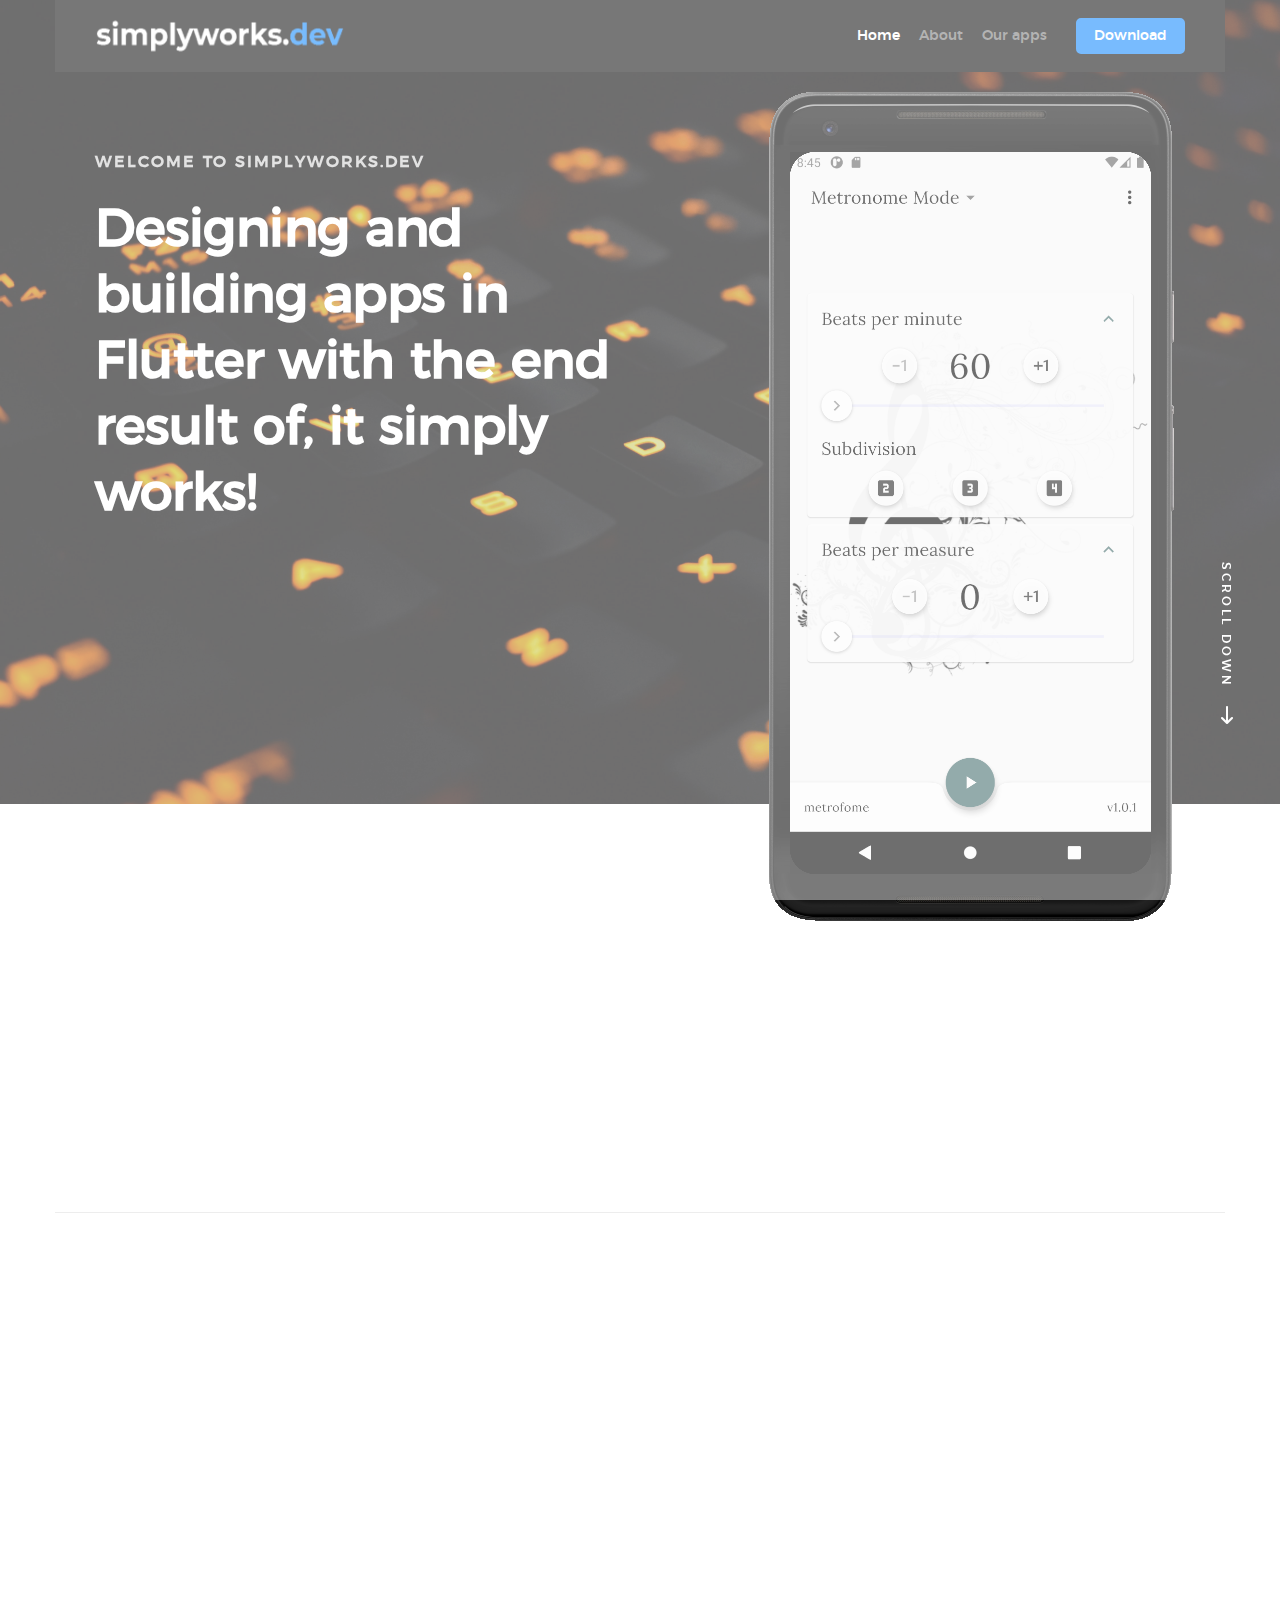
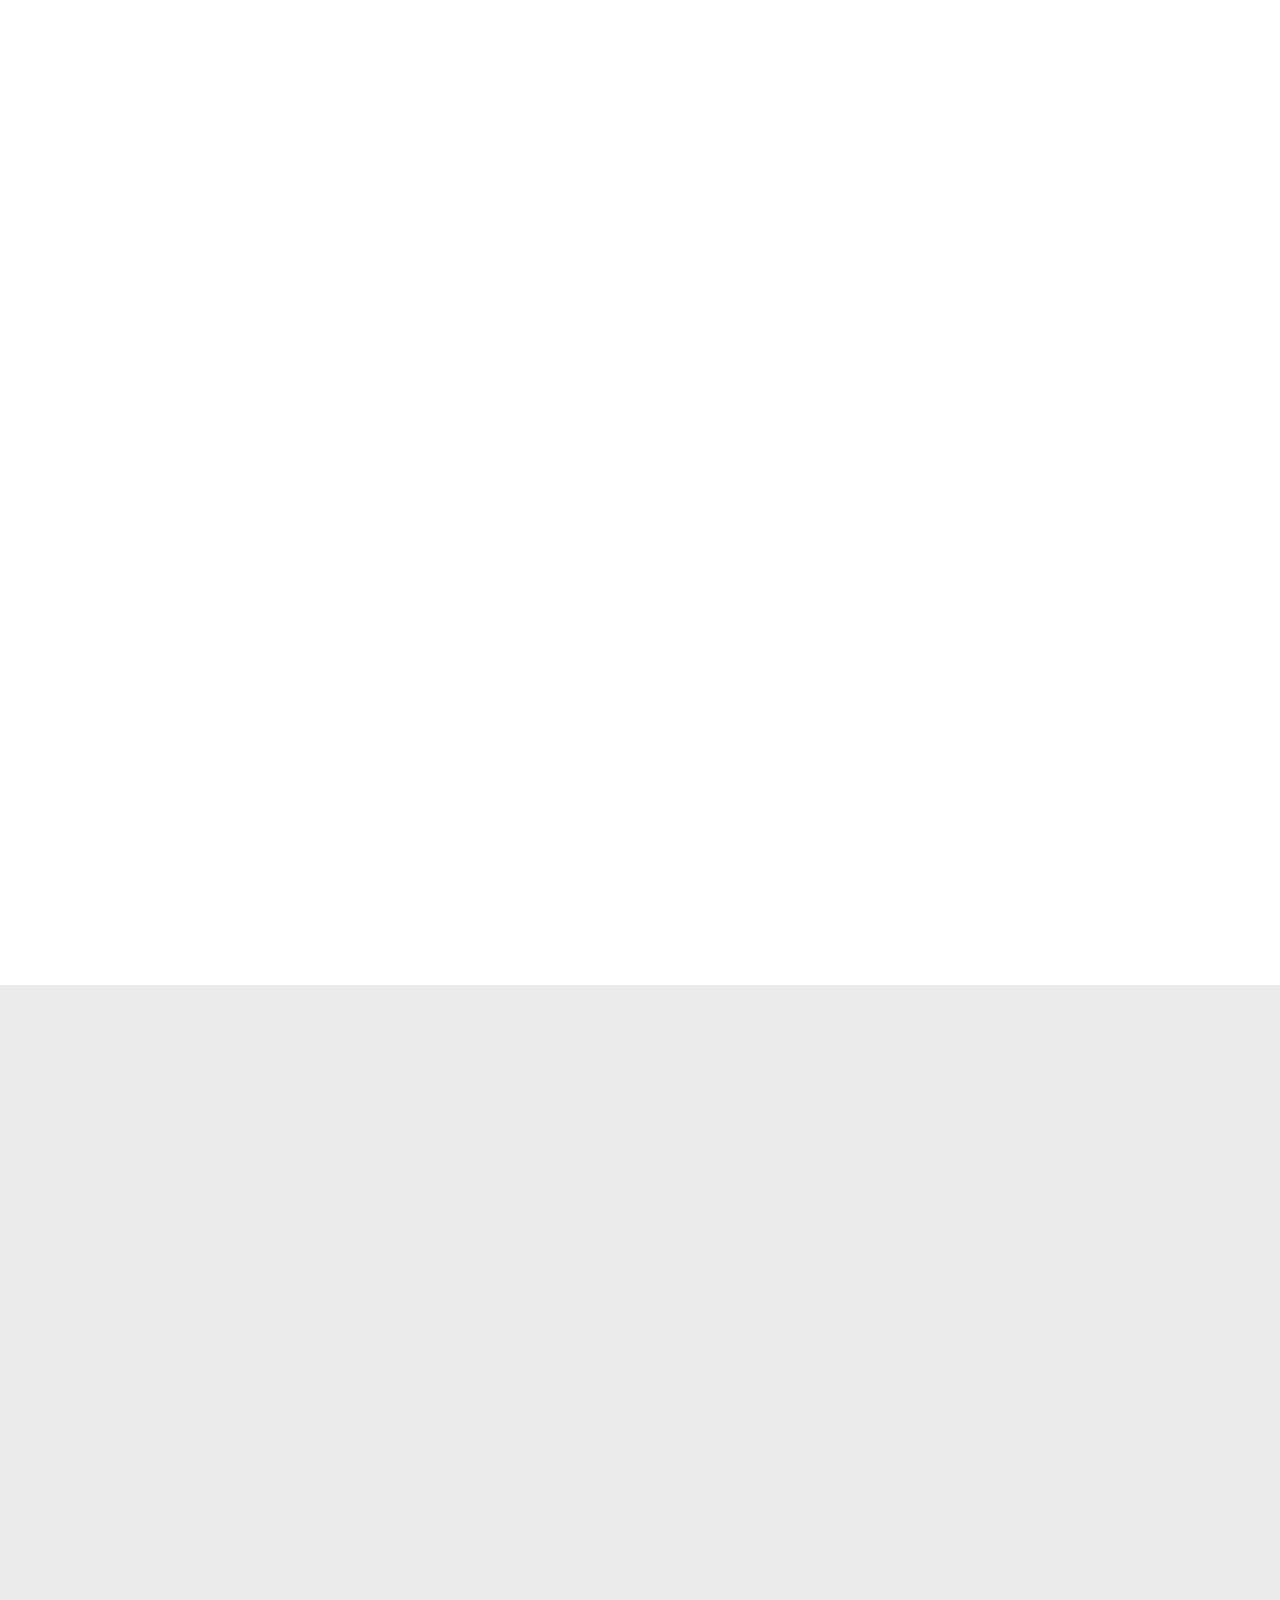
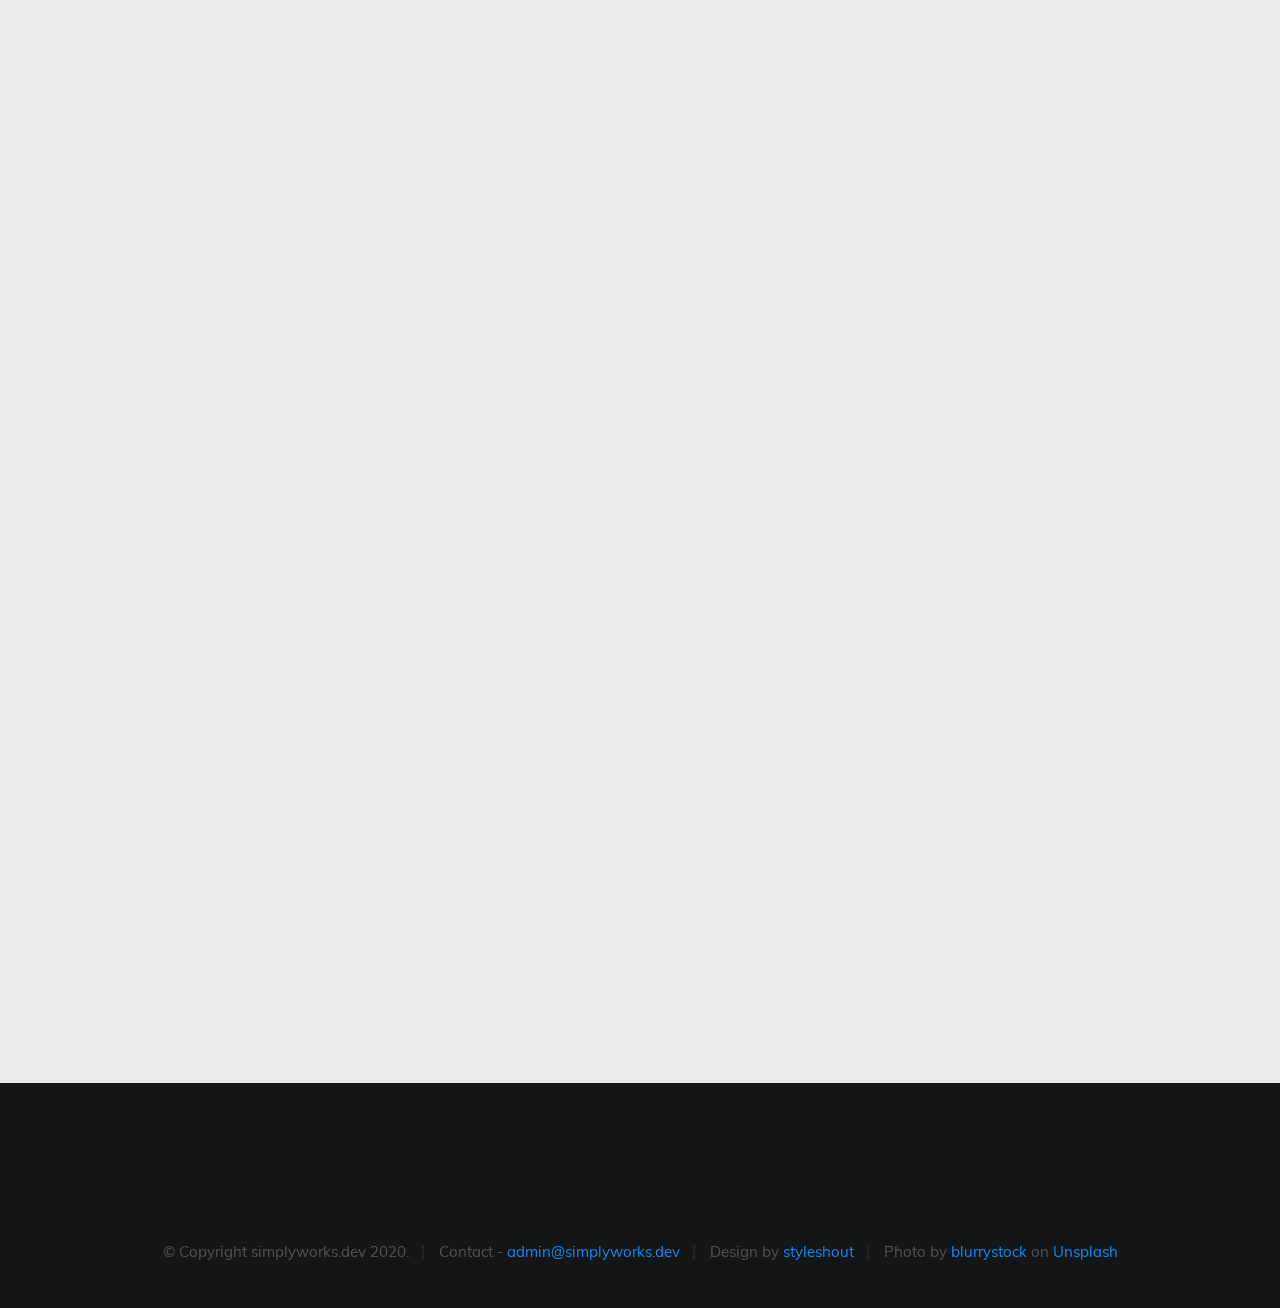
==== index.html @ 9de04a9b "Update index.html" ====
<!DOCTYPE html>
<!--[if lt IE 9 ]><html class="no-js oldie" lang="en"> <![endif]-->
<!--[if IE 9 ]><html class="no-js oldie ie9" lang="en"> <![endif]-->
<!--[if (gte IE 9)|!(IE)]><!-->
<html class="no-js" lang="en">
<!--<![endif]-->

<head>

    <!--- basic page needs
   ================================================== -->
    <meta charset="utf-8">
    <title>simplyworks.dev</title>
    <meta name="description" content="">
    <meta name="author" content="">

    <!-- mobile specific metas
   ================================================== -->
    <meta name="viewport" content="width=device-width, initial-scale=1">

    <!-- CSS
   ================================================== -->
    <link rel="stylesheet" href="css/base.css">
    <link rel="stylesheet" href="css/vendor.css">
    <link rel="stylesheet" href="css/main.css">

    <!-- script
   ================================================== -->
    <script src="js/modernizr.js"></script>
    <script src="js/pace.min.js"></script>

    <!-- favicons
	================================================== -->
    <link rel="shortcut icon" href="favicon.ico" type="image/x-icon">
    <link rel="icon" href="favicon.ico" type="image/x-icon">

</head>

<body id="top">

    <!-- header 
   ================================================== -->
    <header id="header" class="row">

        <div class="header-logo">
            <a href="index.html">simplyworks.dev</a>
        </div>

        <nav id="header-nav-wrap">
            <ul class="header-main-nav">
                <li class="current"><a class="smoothscroll" href="#home" title="home">Home</a></li>
                <li><a class="smoothscroll" href="#about" title="about">About</a></li>
                <li><a class="smoothscroll" href="#our-apps" title="Our apps">Our apps</a></li>
            </ul>

            <a href="#our-apps" title="download" class="smoothscroll button button-primary cta">Download</a>
        </nav>

        <a class="header-menu-toggle" href="#"><span>Menu</span></a>

    </header> <!-- /header -->


    <!-- home
   ================================================== -->
    <section id="home" data-parallax="scroll" data-image-src="images/hero-bg.jpg" data-natural-width=3000
        data-natural-height=2000>

        <div class="overlay"></div>
        <div class="home-content">

            <div class="row contents">
                <div class="home-content-left">

                    <h3 data-aos="fade-up">Welcome to simplyworks.dev</h3>

                    <h1 data-aos="fade-up">
                        Designing and building apps in Flutter with the end result of, it simply works!
                    </h1>
                    
                    <!-- This keeps the spacing as I haven't spent the time to figure out why the image
                         overlaps the above text when it shouldn't. -->
                    <div class="buttons" data-aos="fade-up" style="visibility: hidden;">
                        <a href="#our-apps" class="smoothscroll button stroke">
                            <span class="icon-circle-down" aria-hidden="true"></span>
                            Download App
                        </a>
                        <a href="https://youtu.be/WaT8f7Yluso" data-lity class="button stroke">
                            <span class="icon-play" aria-hidden="true"></span>
                            Watch Video
                        </a>
                    </div>

                </div>

                <div class="home-image-right">
                    <img src="images/app.png" srcset="images/app.png" data-aos="fade-up">
                </div>
            </div>

        </div> <!-- end home-content -->

        <div class="home-scrolldown">
            <a href="#about" class="scroll-icon smoothscroll">
                <span>Scroll Down</span>
                <i class="icon-arrow-right" aria-hidden="true"></i>
            </a>
        </div>

    </section> <!-- end home -->


    <!-- about
    ================================================== -->
    <section id="about">

        <div class="row about-intro">

            <div class="col-four">
                <h1 class="intro-header" data-aos="fade-up">About our apps</h1>
            </div>
            <div class="col-eight">
                <p class="lead" data-aos="fade-up">
                    Our apps are created to solve a need, without advertising. We work directly with the subject matter
                    experts who actually use the apps on a regular basis, this leads to higher quality apps that are
                    thoroughly tested by actual people and not just automated testing.
                </p>
            </div>

        </div>

        <div class="row about-features">

            <div class="features-list block-1-3 block-m-1-2 block-mob-full group">

                <div class="bgrid feature" data-aos="fade-up">

                    <span class="icon"><i class="icon-chat"></i></span>

                    <div class="service-content">
                        <h3>Easy to use design</h3>

                        <p>Our designs are simple and effective. The objective is to have an app that is understandable
                            and can be used without any additional instructions or training.
                        </p>

                    </div>

                </div> <!-- /bgrid -->

                <div class="bgrid feature" data-aos="fade-up">

                    <span class="icon"><i class="icon-settings"></i></span>

                    <div class="service-content">
                        <h3>Reasonable settings</h3>

                        <p>The settings that we add to the application are things we believe the users want to be able
                            to change. Things like a dark mode for using the app in low light settings, or language
                            selections in app as we know people may have their phone in one language but would prefer
                            to have the app displaying something else.
                        </p>


                    </div>

                </div> <!-- /bgrid -->

                <div class="bgrid feature" data-aos="fade-up">

                    <span class="icon"><i class="icon-paint-brush"></i></span>

                    <div class="service-content">

                        <h3>TalkBack tested</h3>

                        <p>We attempt to make our apps visually impaired friendly. We manually test using Google Android
                            TalkBack to ensure what it says makes sense for someone who relies on audio feedback.
                        </p>

                    </div>

                </div> <!-- /bgrid -->

                <div class="bgrid feature" data-aos="fade-up">

                    <span class="icon"><i class="icon-file"></i></span>

                    <div class="service-content">
                        <h3>Clean code</h3>

                        <p>We have been developing software for well over 20 years and we know the value of code that
                            can be maintained over a long period of time. For us it is imperative to keep the code clean
                            and maintainable for the long term.
                        </p>

                    </div>

                </div> <!-- /bgrid -->

                <div class="bgrid feature" data-aos="fade-up">

                    <span class="icon"><i class="icon-eye"></i></span>

                    <div class="service-content">
                        <h3>Human tested & used </h3>

                        <p>Our subject matter expects do indeed use these apps weekly if not daily. Since they use
                            these apps we will hear about any issues as soon as they encounter them.
                        </p>
                    </div>

                </div> <!-- /bgrid -->

                <div class="bgrid feature" data-aos="fade-up">

                    <span class="icon"><i class="icon-dollar"></i></span>

                    <div class="service-content">
                        <h3>No advertising</h3>

                        <p>We. hate. advertising. Therefore we will charge a small amount of money, about the cost of a
                            pint, to purchase each of our apps. We understand that people may feel that this is too
                            expensive for an app, if you feel that way there are plenty of free alternatives available.
                        </p>

                    </div>

                </div> <!-- /bgrid -->

            </div> <!-- end features-list -->

        </div> <!-- end about-features -->

        <div class="row about-bottom-image">

            <img src="images/app-screens-1200.png" srcset="images/app-screens-600.png 600w, 
                        images/app-screens-1200.png 1200w, 
                        images/app-screens-2800.png 2800w" sizes="(max-width: 2800px) 100vw, 2800px"
                alt="App Screenshots" data-aos="fade-up">

        </div> <!-- end about-bottom-image -->

    </section> <!-- end about -->


    <!-- Our apps
    ================================================== -->
    <section id="our-apps">
        <div class="row our-apps-content">

            <div class="col-four our-apps-intro">
                <h1 class="intro-header" data-aos="fade-up">Our apps</h1>

                <p data-aos="fade-up">Even though Flutter apps are inherently cross platform our apps are currently only
                    available on Google Play. If there is a demand for our products on the Apple ecosystem we invest
                    in the appropriate hardware to be able to publish to Apple.
                </p>
            </div>

            <div class="col-eight our-apps-table">
                <div class="row">

                    <div class="col-six plan-wrap">
                        <div class="plan-block" data-aos="fade-up">

                            <div class="plan-top-part">
                                <h3 class="plan-block-title">metrofome</h3>
                                <p class="plan-block-price"><sup>$</sup>4.99</p>
                                <p class="plan-block-per">Canadian</p>
                            </div>

                            <div class="plan-bottom-part">
                                <ul class="plan-block-features">
                                    <li><span>Metronome</span> & <span>Measure</span> modes</li>
                                    <li><span>Many</span> options & settings</li>
                                    <li><span>Translated</span> to other languages</li>
                                    <li>View the <a href="metrofome-privacy\index.html" target="_blank"
                                            title="Privacy policy"><span><u>privacy policy</u></span></a></li>
                                    <li><a href="https://youtu.be/WaT8f7Yluso" data-lity>
                                        <span><u>Watch a video</u></span></a> of the metrofome in action!</li>
                                </ul>

                                <ul class="download-badges">
                                    <li><a href="https://play.google.com/store/apps/details?id=dev.simplyworks.metrofome"
                                            title="" class="badge-googleplay" data-aos="fade-up">Play Store</a></li>
                                </ul>
                            </div>

                        </div>
                    </div> <!-- end plan-wrap -->

                    <div class="col-six plan-wrap">
                        <div class="plan-block" data-aos="fade-up">

                            <div class="plan-top-part">
                                <h3 class="plan-block-title">solfege</h3>
                                <p class="plan-block-price"><sup>$</sup>TBD</p>
                                <p class="plan-block-per">Canadian</p>
                            </div>

                            <div class="plan-bottom-part">
                                <ul class="plan-block-features">
                                    <li><span>Ear training</span> with scales & <span>specialized</span> formulas</li>
                                    <li><span>Many</span> options & settings</li>
                                    <li><span>Translated</span> to other languages</li>
                                    <li>View the <a href="solfege-privacy\index.html" target="_blank"
                                            title="Privacy policy"><span><u>privacy policy</u></span></a></li>
                                </ul>

                                <!-- <ul class="download-badges">
                                    <li><a href="#" title="" class="badge-googleplay" data-aos="fade-up">Play
                                            Store</a></li>
                                            <div>* When Google approves the app.</div> 
                                </ul>-->
                                <p class="plan-block-per">Coming soon</p>

                            </div>

                        </div>
                    </div> <!-- end plan-wrap -->

                </div>

                <div class="row">

                    <div class="col-six plan-wrap">
                        <div class="plan-block" data-aos="fade-up">

                            <div class="plan-top-part">
                                <h3 class="plan-block-title">Private Teaching Aide</h3>
                                <p class="plan-block-price"><sup>$</sup>TBD</p>
                                <p class="plan-block-per">Canadian</p>
                            </div>

                            <div class="plan-bottom-part">
                                <ul class="plan-block-features">
                                    <li><span>Tracking</span> of students, lessons and payments for an individual
                                        teacher</li>
                                    <li><span>Many</span> options & settings</li>
                                    <li><span>Translated</span> to other languages</li>
                                    <li>View the <a href="private-teaching-aide-privacy\index.html" target="_blank"
                                            title="Privacy policy"><span><u>privacy policy</u></span></a></li>
                                </ul>

                                <!-- <ul class="download-badges">
                                <li><a href="#" title="" class="badge-googleplay" data-aos="fade-up">Play
                                        Store</a></li>
                                        <div>* When Google approves the app.</div>
                                </ul> -->
                                <p class="plan-block-per">Coming soon</p>
                            </div>

                        </div>
                    </div> <!-- end plan-wrap -->

                </div>


            </div> <!-- end our-apps-table -->

        </div> <!-- end our-apps-content -->
    </section> <!-- end our-apps -->

    <!-- footer
    ================================================== -->
    <footer>

        <div class="footer-bottom">

            <div class="row">

                <div class="col-twelve">
                    <div class="copyright">
                        <span>© Copyright simplyworks.dev 2020.</span>
                        <span>Contact - <a href="mailto:admin@simplyworks.dev">admin@simplyworks.dev</a></span>
                        <span>Design by <a href="http://www.styleshout.com/">styleshout</a></span>
                        <span>Photo by <a
                                href="https://unsplash.com/@blurrystock?utm_source=unsplash&amp;utm_medium=referral&amp;utm_content=creditCopyText">blurrystock</a>
                            on <a
                                href="https://unsplash.com/s/photos/software-development?utm_source=unsplash&amp;utm_medium=referral&amp;utm_content=creditCopyText">Unsplash</a></span>
                    </div>

                    <div id="go-top">
                        <a class="smoothscroll" title="Back to Top" href="#top"><i class="icon-arrow-up"></i></a>
                    </div>
                </div>

            </div> <!-- end footer-bottom -->

        </div>

    </footer>

    <div id="preloader">
        <div id="loader"></div>
    </div>

    <!-- Java Script
    ================================================== -->
    <script src="js/jquery-2.1.3.min.js"></script>
    <script src="js/plugins.js"></script>
    <script src="js/main.js"></script>

</body>

</html>
---- css/base.css ----
/* =================================================================== 
 *
 *  v1.0 Base Stylesheet
 *  04-27-2017
 *  ------------------------------------------------------------------
 *
 *  TOC:
 *  01. reset 
 *  02. basic/base setup styles
 *  03. grid
 *  04. block grids
 *  05. MISC
 *
 * =================================================================== */


/* ===================================================================
 *  01. reset  
 *  normalize.css v5.0.0 | MIT License | 
 *  github.com/necolas/normalize.css
 *
 * ------------------------------------------------------------------- */

html {
  font-family: sans-serif;
  line-height: 1.15;
  -ms-text-size-adjust: 100%;
  -webkit-text-size-adjust: 100%;
}

body {
  margin: 0;
}

article,
aside,
footer,
header,
nav,
section {
  display: block;
}

h1 {
  font-size: 2em;
  margin: 0.67em 0;
}

figcaption,
figure,
main {
  display: block;
}

figure {
  margin: 1em 40px;
}

hr {
  box-sizing: content-box;
  height: 0;
  overflow: visible;
}

pre {
  font-family: monospace, monospace;
  font-size: 1em;
}

a {
  background-color: transparent;
  -webkit-text-decoration-skip: objects;
}

a:active,
a:hover {
  outline-width: 0;
}

abbr[title] {
  border-bottom: none;
  text-decoration: underline;
  text-decoration: underline dotted;
}

b,
strong {
  font-weight: inherit;
}

b,
strong {
  font-weight: bolder;
}

code,
kbd,
samp {
  font-family: monospace, monospace;
  font-size: 1em;
}

dfn {
  font-style: italic;
}

mark {
  background-color: #ff0;
  color: #000;
}

small {
  font-size: 80%;
}

sub,
sup {
  font-size: 75%;
  line-height: 0;
  position: relative;
  vertical-align: baseline;
}

sub {
  bottom: -0.25em;
}

sup {
  top: -0.5em;
}

audio,
video {
  display: inline-block;
}

audio:not([controls]) {
  display: none;
  height: 0;
}

img {
  border-style: none;
}

svg:not(:root) {
  overflow: hidden;
}

button,
input,
optgroup,
select,
textarea {
  font-family: sans-serif;
  font-size: 100%;
  line-height: 1.15;
  margin: 0;
}

button,
input {
  overflow: visible;
}

button,
select {
  text-transform: none;
}

button,
html [type="button"],
[type="reset"],
[type="submit"] {
  -webkit-appearance: button;
}

button::-moz-focus-inner,
[type="button"]::-moz-focus-inner,
[type="reset"]::-moz-focus-inner,
[type="submit"]::-moz-focus-inner {
  border-style: none;
  padding: 0;
}

button:-moz-focusring,
[type="button"]:-moz-focusring,
[type="reset"]:-moz-focusring,
[type="submit"]:-moz-focusring {
  outline: 1px dotted ButtonText;
}

fieldset {
  border: 1px solid #c0c0c0;
  margin: 0 2px;
  padding: 0.35em 0.625em 0.75em;
}

legend {
  box-sizing: border-box;
  color: inherit;
  display: table;
  max-width: 100%;
  padding: 0;
  white-space: normal;
}

progress {
  display: inline-block;
  vertical-align: baseline;
}

textarea {
  overflow: auto;
}

[type="checkbox"],
[type="radio"] {
  box-sizing: border-box;
  padding: 0;
}

[type="number"]::-webkit-inner-spin-button,
[type="number"]::-webkit-outer-spin-button {
  height: auto;
}

[type="search"] {
  -webkit-appearance: textfield;
  outline-offset: -2px;
}

[type="search"]::-webkit-search-cancel-button,
[type="search"]::-webkit-search-decoration {
  -webkit-appearance: none;
}

::-webkit-file-upload-button {
  -webkit-appearance: button;
  font: inherit;
}

details,
menu {
  display: block;
}

summary {
  display: list-item;
}

canvas {
  display: inline-block;
}

template {
  display: none;
}

[hidden] {
  display: none;
}


/* ===================================================================
 *  02. basic/base setup styles - (_basic.scss)
 *
 * ------------------------------------------------------------------- */

html {
  font-size: 62.5%;
  box-sizing: border-box;
}

*,
*::before,
*::after {
  box-sizing: inherit;
}

body {
  font-weight: normal;
  line-height: 1;
  text-rendering: optimizeLegibility;
  word-wrap: break-word;
  -webkit-overflow-scrolling: touch;
  -webkit-text-size-adjust: none;
}

body,
input,
button {
  -moz-osx-font-smoothing: grayscale;
  -webkit-font-smoothing: antialiased;
}


/* ------------------------------------------------------------------- 
 * Media - (_basic.scss)
 * ------------------------------------------------------------------- */

img,
video {
  max-width: 100%;
  height: auto;
}


/* ------------------------------------------------------------------- 
 * Typography resets - (_basic.scss)
 * ------------------------------------------------------------------- */

div, dl, dt, dd, ul, ol, li, h1, h2, h3, h4, h5, h6, pre, form, p, blockquote, th, td {
  margin: 0;
  padding: 0;
}

h1, h2, h3, h4, h5, h6 {
  -webkit-font-variant-ligatures: common-ligatures;
  -moz-font-variant-ligatures: common-ligatures;
  font-variant-ligatures: common-ligatures;
  text-rendering: optimizeLegibility;
}

em,
i {
  font-style: italic;
  line-height: inherit;
}

strong,
b {
  font-weight: bold;
  line-height: inherit;
}

small {
  font-size: 60%;
  line-height: inherit;
}

ol,
ul {
  list-style: none;
}

li {
  display: block;
}


/* ------------------------------------------------------------------- 
 * links - (_basic.scss)
 * ------------------------------------------------------------------- */

a {
  text-decoration: none;
  line-height: inherit;
}

a img {
  border: none;
}


/* ------------------------------------------------------------------- 
 * inputs - (_basic.scss)
 * ------------------------------------------------------------------- */

fieldset {
  margin: 0;
  padding: 0;
}

input[type="email"],
input[type="number"],
input[type="search"],
input[type="text"],
input[type="tel"],
input[type="url"],
input[type="password"],
textarea {
  -webkit-appearance: none;
  -moz-appearance: none;
  -ms-appearance: none;
  -o-appearance: none;
  appearance: none;
}


/* ===================================================================
 *  03. grid - (_grid.scss)
 *
 * ------------------------------------------------------------------- */

.row {
  width: 94%;
  max-width: 1170px;
  margin: 0 auto;
}

.row:after {
  content: "";
  display: table;
  clear: both;
}

.row .row {
  width: auto;
  max-width: none;
  margin-left: -20px;
  margin-right: -20px;
}

[class*="col-"],
.bgrid {
  float: left;
}

[class*="col-"]+[class*="col-"].end {
  float: right;
}

[class*="col-"] {
  padding: 0 20px;
}

.col-one {
  width: 8.33333%;
}

.col-two,
.col-1-6 {
  width: 16.66667%;
}

.col-three,
.col-1-4 {
  width: 25%;
}

.col-four,
.col-1-3 {
  width: 33.33333%;
}

.col-five {
  width: 41.66667%;
}

.col-six,
.col-1-2 {
  width: 50%;
}

.col-seven {
  width: 58.33333%;
}

.col-eight,
.col-2-3 {
  width: 66.66667%;
}

.col-nine,
.col-3-4 {
  width: 75%;
}

.col-ten,
.col-5-6 {
  width: 83.33333%;
}

.col-eleven {
  width: 91.66667%;
}

.col-twelve,
.col-full {
  width: 100%;
}


/* ------------------------------------------------------------------- 
 * medium size devices - (_grid.scss)
 * ------------------------------------------------------------------- */

@media only screen and (max-width: 1024px) {
  .row .row {
    margin-left: -18px;
    margin-right: -18px;
  }
  [class*="col-"] {
    padding: 0 18px;
  }
  .md-two,
  .md-1-6 {
    width: 16.66667%;
  }
  .md-one {
    width: 8.33333%;
  }
  .md-three,
  .md-1-4 {
    width: 25%;
  }
  .md-four,
  .md-1-3 {
    width: 33.33333%;
  }
  .md-five {
    width: 41.66667%;
  }
  .md-six,
  .md-1-2 {
    width: 50%;
  }
  .md-seven {
    width: 58.33333%;
  }
  .md-eight,
  .md-2-3 {
    width: 66.66667%;
  }
  .md-nine,
  .md-3-4 {
    width: 75%;
  }
  .md-ten,
  .md-5-6 {
    width: 83.33333%;
  }
  .md-eleven {
    width: 91.66667%;
  }
  .md-twelve,
  .md-full {
    width: 100%;
  }
}


/* ------------------------------------------------------------------- 
 * tablets - (_grid.scss)
 * ------------------------------------------------------------------- */

@media only screen and (max-width: 768px) {
  .row {
    width: auto;
    padding-left: 30px;
    padding-right: 30px;
  }
  .row .row {
    padding-left: 0;
    padding-right: 0;
    margin-left: -15px;
    margin-right: -15px;
  }
  [class*="col-"] {
    padding: 0 15px;
  }
  .tab-1-4 {
    width: 25%;
  }
  .tab-1-3 {
    width: 33.33333%;
  }
  .tab-1-2 {
    width: 50%;
  }
  .tab-2-3 {
    width: 66.66667%;
  }
  .tab-3-4 {
    width: 75%;
  }
  .tab-full {
    width: 100%;
  }
}


/* ------------------------------------------------------------------- 
 *  mobile devices - (_grid.scss)
 * ------------------------------------------------------------------- */

@media only screen and (max-width: 600px) {
  .row {
    padding-left: 25px;
    padding-right: 25px;
  }
  .row .row {
    margin-left: -10px;
    margin-right: -10px;
  }
  [class*="col-"] {
    padding: 0 10px;
  }
  .mob-1-4 {
    width: 25%;
  }
  .mob-1-3 {
    width: 33.33333%;
  }
  .mob-1-2 {
    width: 50%;
  }
  .mob-2-3 {
    width: 66.66667%;
  }
  .mob-3-4 {
    width: 75%;
  }
  .mob-full {
    width: 100%;
  }
}


/* ------------------------------------------------------------------- 
 * small mobile devices - (_grid.scss)
 * ------------------------------------------------------------------- */

@media only screen and (max-width: 400px) {
  .row .row {
    padding-left: 0;
    padding-right: 0;
    margin-left: 0;
    margin-right: 0;
  }
  [class*="col-"] {
    width: 100% !important;
    float: none !important;
    clear: both !important;
    margin-left: 0;
    margin-right: 0;
    padding: 0;
  }
  [class*="col-"]+[class*="col-"].end {
    float: none;
  }
}


/* ===================================================================
 *  04. block grids - (_grid.scss)
 *
 * ------------------------------------------------------------------- */

[class*="block-"]:after {
  content: "";
  display: table;
  clear: both;
}

.block-1-6 .bgrid {
  width: 16.66667%;
}

.block-1-5 .bgrid {
  width: 20%;
}

.block-1-4 .bgrid {
  width: 25%;
}

.block-1-3 .bgrid {
  width: 33.33333%;
}

.block-1-2 .bgrid {
  width: 50%;
}


/**
 * Clearing for block grid columns. Allow columns with 
 * different heights to align properly.
 */

.block-1-6 .bgrid:nth-child(6n+1),
.block-1-5 .bgrid:nth-child(5n+1),
.block-1-4 .bgrid:nth-child(4n+1),
.block-1-3 .bgrid:nth-child(3n+1),
.block-1-2 .bgrid:nth-child(2n+1) {
  clear: both;
}


/* ------------------------------------------------------------------- 
 * medium size devices - (_grid.scss)
 * ------------------------------------------------------------------- */

@media only screen and (max-width: 1024px) {
  .block-m-1-6 .bgrid {
    width: 16.66667%;
  }
  .block-m-1-5 .bgrid {
    width: 20%;
  }
  .block-m-1-4 .bgrid {
    width: 25%;
  }
  .block-m-1-3 .bgrid {
    width: 33.33333%;
  }
  .block-m-1-2 .bgrid {
    width: 50%;
  }
  .block-m-full .bgrid {
    width: 100%;
    clear: both;
  }
  [class*="block-m-"] .bgrid:nth-child(n) {
    clear: none;
  }
  .block-m-1-6 .bgrid:nth-child(6n+1),
  .block-m-1-5 .bgrid:nth-child(5n+1),
  .block-m-1-4 .bgrid:nth-child(4n+1),
  .block-m-1-3 .bgrid:nth-child(3n+1),
  .block-m-1-2 .bgrid:nth-child(2n+1) {
    clear: both;
  }
}


/* ------------------------------------------------------------------- 
 * tablets - (_grid.scss)
 * ------------------------------------------------------------------- */

@media only screen and (max-width: 768px) {
  .block-tab-1-6 .bgrid {
    width: 16.66667%;
  }
  .block-tab-1-5 .bgrid {
    width: 20%;
  }
  .block-tab-1-4 .bgrid {
    width: 25%;
  }
  .block-tab-1-3 .bgrid {
    width: 33.33333%;
  }
  .block-tab-1-2 .bgrid {
    width: 50%;
  }
  .block-tab-full .bgrid {
    width: 100%;
    clear: both;
  }
  [class*="block-tab-"] .bgrid:nth-child(n) {
    clear: none;
  }
  .block-tab-1-6 .bgrid:nth-child(6n+1),
  .block-tab-1-6 .bgrid:nth-child(5n+1),
  .block-tab-1-4 .bgrid:nth-child(4n+1),
  .block-tab-1-3 .bgrid:nth-child(3n+1),
  .block-tab-1-2 .bgrid:nth-child(2n+1) {
    clear: both;
  }
}


/* ------------------------------------------------------------------- 
 * mobile devices - (_grid.scss)
 * ------------------------------------------------------------------- */

@media only screen and (max-width: 600px) {
  .block-mob-1-6 .bgrid {
    width: 16.66667%;
  }
  .block-mob-1-5 .bgrid {
    width: 20%;
  }
  .block-mob-1-4 .bgrid {
    width: 25%;
  }
  .block-mob-1-3 .bgrid {
    width: 33.33333%;
  }
  .block-mob-1-2 .bgrid {
    width: 50%;
  }
  .block-mob-full .bgrid {
    width: 100%;
    clear: both;
  }
  [class*="block-mob-"] .bgrid:nth-child(n) {
    clear: none;
  }
  .block-mob-1-6 .bgrid:nth-child(6n+1),
  .block-mob-1-5 .bgrid:nth-child(5n+1),
  .block-mob-1-4 .bgrid:nth-child(4n+1),
  .block-mob-1-3 .bgrid:nth-child(3n+1),
  .block-mob-1-2 .bgrid:nth-child(2n+1) {
    clear: both;
  }
}


/* ------------------------------------------------------------------- 
 * stack on small mobile devices - (_grid.scss)
 * ------------------------------------------------------------------- */

@media only screen and (max-width: 400px) {
  .stack .bgrid {
    width: 100% !important;
    float: none !important;
    clear: both !important;
    margin-left: 0;
    margin-right: 0;
  }
}


/* ===================================================================
 *  05. MISC  - (_grid.scss)
 *
 * ------------------------------------------------------------------- */

.group:after {
  content: "";
  display: table;
  clear: both;
}


/* Misc Helper Styles */

.is-hidden {
  display: none;
}

.is-invisible {
  visibility: hidden;
}

.antialiased {
  -webkit-font-smoothing: antialiased;
  -moz-osx-font-smoothing: grayscale;
}

.overflow-hidden {
  overflow: hidden;
}

.remove-bottom {
  margin-bottom: 0;
}

.half-bottom {
  margin-bottom: 1.5rem !important;
}

.add-bottom {
  margin-bottom: 3rem !important;
}

.no-border {
  border: none;
}

.full-width {
  width: 100%;
}

.text-center {
  text-align: center;
}

.text-left {
  text-align: left;
}

.text-right {
  text-align: right;
}

.pull-left {
  float: left;
}

.pull-right {
  float: right;
}

.align-center {
  margin-left: auto;
  margin-right: auto;
  text-align: center;
}


/*# sourceMappingURL=base.css.map */
---- css/vendor.css ----
/* =================================================================== 
 *
 *  v1.0 Vendor/Third Party CSS 
 *  04-27-2017
 *  ------------------------------------------------------------------
 *
 *  TOC:
 *  01. animate on scroll
 *  02. owl carousel
 *  03. lity
 *
 * =================================================================== */


/*! 
 *  01. animate on scroll 
 *  https://michalsnik.github.io/aos/
 *
 */

[data-aos][data-aos][data-aos-duration='50'],
body[data-aos-duration='50'] [data-aos] {
  transition-duration: 50ms;
}

[data-aos][data-aos][data-aos-delay='50'],
body[data-aos-delay='50'] [data-aos] {
  transition-delay: 0;
}

[data-aos][data-aos][data-aos-delay='50'].aos-animate,
body[data-aos-delay='50'] [data-aos].aos-animate {
  transition-delay: 50ms;
}

[data-aos][data-aos][data-aos-duration='100'],
body[data-aos-duration='100'] [data-aos] {
  transition-duration: .1s;
}

[data-aos][data-aos][data-aos-delay='100'],
body[data-aos-delay='100'] [data-aos] {
  transition-delay: 0;
}

[data-aos][data-aos][data-aos-delay='100'].aos-animate,
body[data-aos-delay='100'] [data-aos].aos-animate {
  transition-delay: .1s;
}

[data-aos][data-aos][data-aos-duration='150'],
body[data-aos-duration='150'] [data-aos] {
  transition-duration: .15s;
}

[data-aos][data-aos][data-aos-delay='150'],
body[data-aos-delay='150'] [data-aos] {
  transition-delay: 0;
}

[data-aos][data-aos][data-aos-delay='150'].aos-animate,
body[data-aos-delay='150'] [data-aos].aos-animate {
  transition-delay: .15s;
}

[data-aos][data-aos][data-aos-duration='200'],
body[data-aos-duration='200'] [data-aos] {
  transition-duration: .2s;
}

[data-aos][data-aos][data-aos-delay='200'],
body[data-aos-delay='200'] [data-aos] {
  transition-delay: 0;
}

[data-aos][data-aos][data-aos-delay='200'].aos-animate,
body[data-aos-delay='200'] [data-aos].aos-animate {
  transition-delay: .2s;
}

[data-aos][data-aos][data-aos-duration='250'],
body[data-aos-duration='250'] [data-aos] {
  transition-duration: .25s;
}

[data-aos][data-aos][data-aos-delay='250'],
body[data-aos-delay='250'] [data-aos] {
  transition-delay: 0;
}

[data-aos][data-aos][data-aos-delay='250'].aos-animate,
body[data-aos-delay='250'] [data-aos].aos-animate {
  transition-delay: .25s;
}

[data-aos][data-aos][data-aos-duration='300'],
body[data-aos-duration='300'] [data-aos] {
  transition-duration: .3s;
}

[data-aos][data-aos][data-aos-delay='300'],
body[data-aos-delay='300'] [data-aos] {
  transition-delay: 0;
}

[data-aos][data-aos][data-aos-delay='300'].aos-animate,
body[data-aos-delay='300'] [data-aos].aos-animate {
  transition-delay: .3s;
}

[data-aos][data-aos][data-aos-duration='350'],
body[data-aos-duration='350'] [data-aos] {
  transition-duration: .35s;
}

[data-aos][data-aos][data-aos-delay='350'],
body[data-aos-delay='350'] [data-aos] {
  transition-delay: 0;
}

[data-aos][data-aos][data-aos-delay='350'].aos-animate,
body[data-aos-delay='350'] [data-aos].aos-animate {
  transition-delay: .35s;
}

[data-aos][data-aos][data-aos-duration='400'],
body[data-aos-duration='400'] [data-aos] {
  transition-duration: .4s;
}

[data-aos][data-aos][data-aos-delay='400'],
body[data-aos-delay='400'] [data-aos] {
  transition-delay: 0;
}

[data-aos][data-aos][data-aos-delay='400'].aos-animate,
body[data-aos-delay='400'] [data-aos].aos-animate {
  transition-delay: .4s;
}

[data-aos][data-aos][data-aos-duration='450'],
body[data-aos-duration='450'] [data-aos] {
  transition-duration: .45s;
}

[data-aos][data-aos][data-aos-delay='450'],
body[data-aos-delay='450'] [data-aos] {
  transition-delay: 0;
}

[data-aos][data-aos][data-aos-delay='450'].aos-animate,
body[data-aos-delay='450'] [data-aos].aos-animate {
  transition-delay: .45s;
}

[data-aos][data-aos][data-aos-duration='500'],
body[data-aos-duration='500'] [data-aos] {
  transition-duration: .5s;
}

[data-aos][data-aos][data-aos-delay='500'],
body[data-aos-delay='500'] [data-aos] {
  transition-delay: 0;
}

[data-aos][data-aos][data-aos-delay='500'].aos-animate,
body[data-aos-delay='500'] [data-aos].aos-animate {
  transition-delay: .5s;
}

[data-aos][data-aos][data-aos-duration='550'],
body[data-aos-duration='550'] [data-aos] {
  transition-duration: .55s;
}

[data-aos][data-aos][data-aos-delay='550'],
body[data-aos-delay='550'] [data-aos] {
  transition-delay: 0;
}

[data-aos][data-aos][data-aos-delay='550'].aos-animate,
body[data-aos-delay='550'] [data-aos].aos-animate {
  transition-delay: .55s;
}

[data-aos][data-aos][data-aos-duration='600'],
body[data-aos-duration='600'] [data-aos] {
  transition-duration: .6s;
}

[data-aos][data-aos][data-aos-delay='600'],
body[data-aos-delay='600'] [data-aos] {
  transition-delay: 0;
}

[data-aos][data-aos][data-aos-delay='600'].aos-animate,
body[data-aos-delay='600'] [data-aos].aos-animate {
  transition-delay: .6s;
}

[data-aos][data-aos][data-aos-duration='650'],
body[data-aos-duration='650'] [data-aos] {
  transition-duration: .65s;
}

[data-aos][data-aos][data-aos-delay='650'],
body[data-aos-delay='650'] [data-aos] {
  transition-delay: 0;
}

[data-aos][data-aos][data-aos-delay='650'].aos-animate,
body[data-aos-delay='650'] [data-aos].aos-animate {
  transition-delay: .65s;
}

[data-aos][data-aos][data-aos-duration='700'],
body[data-aos-duration='700'] [data-aos] {
  transition-duration: .7s;
}

[data-aos][data-aos][data-aos-delay='700'],
body[data-aos-delay='700'] [data-aos] {
  transition-delay: 0;
}

[data-aos][data-aos][data-aos-delay='700'].aos-animate,
body[data-aos-delay='700'] [data-aos].aos-animate {
  transition-delay: .7s;
}

[data-aos][data-aos][data-aos-duration='750'],
body[data-aos-duration='750'] [data-aos] {
  transition-duration: .75s;
}

[data-aos][data-aos][data-aos-delay='750'],
body[data-aos-delay='750'] [data-aos] {
  transition-delay: 0;
}

[data-aos][data-aos][data-aos-delay='750'].aos-animate,
body[data-aos-delay='750'] [data-aos].aos-animate {
  transition-delay: .75s;
}

[data-aos][data-aos][data-aos-duration='800'],
body[data-aos-duration='800'] [data-aos] {
  transition-duration: .8s;
}

[data-aos][data-aos][data-aos-delay='800'],
body[data-aos-delay='800'] [data-aos] {
  transition-delay: 0;
}

[data-aos][data-aos][data-aos-delay='800'].aos-animate,
body[data-aos-delay='800'] [data-aos].aos-animate {
  transition-delay: .8s;
}

[data-aos][data-aos][data-aos-duration='850'],
body[data-aos-duration='850'] [data-aos] {
  transition-duration: .85s;
}

[data-aos][data-aos][data-aos-delay='850'],
body[data-aos-delay='850'] [data-aos] {
  transition-delay: 0;
}

[data-aos][data-aos][data-aos-delay='850'].aos-animate,
body[data-aos-delay='850'] [data-aos].aos-animate {
  transition-delay: .85s;
}

[data-aos][data-aos][data-aos-duration='900'],
body[data-aos-duration='900'] [data-aos] {
  transition-duration: .9s;
}

[data-aos][data-aos][data-aos-delay='900'],
body[data-aos-delay='900'] [data-aos] {
  transition-delay: 0;
}

[data-aos][data-aos][data-aos-delay='900'].aos-animate,
body[data-aos-delay='900'] [data-aos].aos-animate {
  transition-delay: .9s;
}

[data-aos][data-aos][data-aos-duration='950'],
body[data-aos-duration='950'] [data-aos] {
  transition-duration: .95s;
}

[data-aos][data-aos][data-aos-delay='950'],
body[data-aos-delay='950'] [data-aos] {
  transition-delay: 0;
}

[data-aos][data-aos][data-aos-delay='950'].aos-animate,
body[data-aos-delay='950'] [data-aos].aos-animate {
  transition-delay: .95s;
}

[data-aos][data-aos][data-aos-duration='1000'],
body[data-aos-duration='1000'] [data-aos] {
  transition-duration: 1s;
}

[data-aos][data-aos][data-aos-delay='1000'],
body[data-aos-delay='1000'] [data-aos] {
  transition-delay: 0;
}

[data-aos][data-aos][data-aos-delay='1000'].aos-animate,
body[data-aos-delay='1000'] [data-aos].aos-animate {
  transition-delay: 1s;
}

[data-aos][data-aos][data-aos-duration='1050'],
body[data-aos-duration='1050'] [data-aos] {
  transition-duration: 1.05s;
}

[data-aos][data-aos][data-aos-delay='1050'],
body[data-aos-delay='1050'] [data-aos] {
  transition-delay: 0;
}

[data-aos][data-aos][data-aos-delay='1050'].aos-animate,
body[data-aos-delay='1050'] [data-aos].aos-animate {
  transition-delay: 1.05s;
}

[data-aos][data-aos][data-aos-duration='1100'],
body[data-aos-duration='1100'] [data-aos] {
  transition-duration: 1.1s;
}

[data-aos][data-aos][data-aos-delay='1100'],
body[data-aos-delay='1100'] [data-aos] {
  transition-delay: 0;
}

[data-aos][data-aos][data-aos-delay='1100'].aos-animate,
body[data-aos-delay='1100'] [data-aos].aos-animate {
  transition-delay: 1.1s;
}

[data-aos][data-aos][data-aos-duration='1150'],
body[data-aos-duration='1150'] [data-aos] {
  transition-duration: 1.15s;
}

[data-aos][data-aos][data-aos-delay='1150'],
body[data-aos-delay='1150'] [data-aos] {
  transition-delay: 0;
}

[data-aos][data-aos][data-aos-delay='1150'].aos-animate,
body[data-aos-delay='1150'] [data-aos].aos-animate {
  transition-delay: 1.15s;
}

[data-aos][data-aos][data-aos-duration='1200'],
body[data-aos-duration='1200'] [data-aos] {
  transition-duration: 1.2s;
}

[data-aos][data-aos][data-aos-delay='1200'],
body[data-aos-delay='1200'] [data-aos] {
  transition-delay: 0;
}

[data-aos][data-aos][data-aos-delay='1200'].aos-animate,
body[data-aos-delay='1200'] [data-aos].aos-animate {
  transition-delay: 1.2s;
}

[data-aos][data-aos][data-aos-duration='1250'],
body[data-aos-duration='1250'] [data-aos] {
  transition-duration: 1.25s;
}

[data-aos][data-aos][data-aos-delay='1250'],
body[data-aos-delay='1250'] [data-aos] {
  transition-delay: 0;
}

[data-aos][data-aos][data-aos-delay='1250'].aos-animate,
body[data-aos-delay='1250'] [data-aos].aos-animate {
  transition-delay: 1.25s;
}

[data-aos][data-aos][data-aos-duration='1300'],
body[data-aos-duration='1300'] [data-aos] {
  transition-duration: 1.3s;
}

[data-aos][data-aos][data-aos-delay='1300'],
body[data-aos-delay='1300'] [data-aos] {
  transition-delay: 0;
}

[data-aos][data-aos][data-aos-delay='1300'].aos-animate,
body[data-aos-delay='1300'] [data-aos].aos-animate {
  transition-delay: 1.3s;
}

[data-aos][data-aos][data-aos-duration='1350'],
body[data-aos-duration='1350'] [data-aos] {
  transition-duration: 1.35s;
}

[data-aos][data-aos][data-aos-delay='1350'],
body[data-aos-delay='1350'] [data-aos] {
  transition-delay: 0;
}

[data-aos][data-aos][data-aos-delay='1350'].aos-animate,
body[data-aos-delay='1350'] [data-aos].aos-animate {
  transition-delay: 1.35s;
}

[data-aos][data-aos][data-aos-duration='1400'],
body[data-aos-duration='1400'] [data-aos] {
  transition-duration: 1.4s;
}

[data-aos][data-aos][data-aos-delay='1400'],
body[data-aos-delay='1400'] [data-aos] {
  transition-delay: 0;
}

[data-aos][data-aos][data-aos-delay='1400'].aos-animate,
body[data-aos-delay='1400'] [data-aos].aos-animate {
  transition-delay: 1.4s;
}

[data-aos][data-aos][data-aos-duration='1450'],
body[data-aos-duration='1450'] [data-aos] {
  transition-duration: 1.45s;
}

[data-aos][data-aos][data-aos-delay='1450'],
body[data-aos-delay='1450'] [data-aos] {
  transition-delay: 0;
}

[data-aos][data-aos][data-aos-delay='1450'].aos-animate,
body[data-aos-delay='1450'] [data-aos].aos-animate {
  transition-delay: 1.45s;
}

[data-aos][data-aos][data-aos-duration='1500'],
body[data-aos-duration='1500'] [data-aos] {
  transition-duration: 1.5s;
}

[data-aos][data-aos][data-aos-delay='1500'],
body[data-aos-delay='1500'] [data-aos] {
  transition-delay: 0;
}

[data-aos][data-aos][data-aos-delay='1500'].aos-animate,
body[data-aos-delay='1500'] [data-aos].aos-animate {
  transition-delay: 1.5s;
}

[data-aos][data-aos][data-aos-duration='1550'],
body[data-aos-duration='1550'] [data-aos] {
  transition-duration: 1.55s;
}

[data-aos][data-aos][data-aos-delay='1550'],
body[data-aos-delay='1550'] [data-aos] {
  transition-delay: 0;
}

[data-aos][data-aos][data-aos-delay='1550'].aos-animate,
body[data-aos-delay='1550'] [data-aos].aos-animate {
  transition-delay: 1.55s;
}

[data-aos][data-aos][data-aos-duration='1600'],
body[data-aos-duration='1600'] [data-aos] {
  transition-duration: 1.6s;
}

[data-aos][data-aos][data-aos-delay='1600'],
body[data-aos-delay='1600'] [data-aos] {
  transition-delay: 0;
}

[data-aos][data-aos][data-aos-delay='1600'].aos-animate,
body[data-aos-delay='1600'] [data-aos].aos-animate {
  transition-delay: 1.6s;
}

[data-aos][data-aos][data-aos-duration='1650'],
body[data-aos-duration='1650'] [data-aos] {
  transition-duration: 1.65s;
}

[data-aos][data-aos][data-aos-delay='1650'],
body[data-aos-delay='1650'] [data-aos] {
  transition-delay: 0;
}

[data-aos][data-aos][data-aos-delay='1650'].aos-animate,
body[data-aos-delay='1650'] [data-aos].aos-animate {
  transition-delay: 1.65s;
}

[data-aos][data-aos][data-aos-duration='1700'],
body[data-aos-duration='1700'] [data-aos] {
  transition-duration: 1.7s;
}

[data-aos][data-aos][data-aos-delay='1700'],
body[data-aos-delay='1700'] [data-aos] {
  transition-delay: 0;
}

[data-aos][data-aos][data-aos-delay='1700'].aos-animate,
body[data-aos-delay='1700'] [data-aos].aos-animate {
  transition-delay: 1.7s;
}

[data-aos][data-aos][data-aos-duration='1750'],
body[data-aos-duration='1750'] [data-aos] {
  transition-duration: 1.75s;
}

[data-aos][data-aos][data-aos-delay='1750'],
body[data-aos-delay='1750'] [data-aos] {
  transition-delay: 0;
}

[data-aos][data-aos][data-aos-delay='1750'].aos-animate,
body[data-aos-delay='1750'] [data-aos].aos-animate {
  transition-delay: 1.75s;
}

[data-aos][data-aos][data-aos-duration='1800'],
body[data-aos-duration='1800'] [data-aos] {
  transition-duration: 1.8s;
}

[data-aos][data-aos][data-aos-delay='1800'],
body[data-aos-delay='1800'] [data-aos] {
  transition-delay: 0;
}

[data-aos][data-aos][data-aos-delay='1800'].aos-animate,
body[data-aos-delay='1800'] [data-aos].aos-animate {
  transition-delay: 1.8s;
}

[data-aos][data-aos][data-aos-duration='1850'],
body[data-aos-duration='1850'] [data-aos] {
  transition-duration: 1.85s;
}

[data-aos][data-aos][data-aos-delay='1850'],
body[data-aos-delay='1850'] [data-aos] {
  transition-delay: 0;
}

[data-aos][data-aos][data-aos-delay='1850'].aos-animate,
body[data-aos-delay='1850'] [data-aos].aos-animate {
  transition-delay: 1.85s;
}

[data-aos][data-aos][data-aos-duration='1900'],
body[data-aos-duration='1900'] [data-aos] {
  transition-duration: 1.9s;
}

[data-aos][data-aos][data-aos-delay='1900'],
body[data-aos-delay='1900'] [data-aos] {
  transition-delay: 0;
}

[data-aos][data-aos][data-aos-delay='1900'].aos-animate,
body[data-aos-delay='1900'] [data-aos].aos-animate {
  transition-delay: 1.9s;
}

[data-aos][data-aos][data-aos-duration='1950'],
body[data-aos-duration='1950'] [data-aos] {
  transition-duration: 1.95s;
}

[data-aos][data-aos][data-aos-delay='1950'],
body[data-aos-delay='1950'] [data-aos] {
  transition-delay: 0;
}

[data-aos][data-aos][data-aos-delay='1950'].aos-animate,
body[data-aos-delay='1950'] [data-aos].aos-animate {
  transition-delay: 1.95s;
}

[data-aos][data-aos][data-aos-duration='2000'],
body[data-aos-duration='2000'] [data-aos] {
  transition-duration: 2s;
}

[data-aos][data-aos][data-aos-delay='2000'],
body[data-aos-delay='2000'] [data-aos] {
  transition-delay: 0;
}

[data-aos][data-aos][data-aos-delay='2000'].aos-animate,
body[data-aos-delay='2000'] [data-aos].aos-animate {
  transition-delay: 2s;
}

[data-aos][data-aos][data-aos-duration='2050'],
body[data-aos-duration='2050'] [data-aos] {
  transition-duration: 2.05s;
}

[data-aos][data-aos][data-aos-delay='2050'],
body[data-aos-delay='2050'] [data-aos] {
  transition-delay: 0;
}

[data-aos][data-aos][data-aos-delay='2050'].aos-animate,
body[data-aos-delay='2050'] [data-aos].aos-animate {
  transition-delay: 2.05s;
}

[data-aos][data-aos][data-aos-duration='2100'],
body[data-aos-duration='2100'] [data-aos] {
  transition-duration: 2.1s;
}

[data-aos][data-aos][data-aos-delay='2100'],
body[data-aos-delay='2100'] [data-aos] {
  transition-delay: 0;
}

[data-aos][data-aos][data-aos-delay='2100'].aos-animate,
body[data-aos-delay='2100'] [data-aos].aos-animate {
  transition-delay: 2.1s;
}

[data-aos][data-aos][data-aos-duration='2150'],
body[data-aos-duration='2150'] [data-aos] {
  transition-duration: 2.15s;
}

[data-aos][data-aos][data-aos-delay='2150'],
body[data-aos-delay='2150'] [data-aos] {
  transition-delay: 0;
}

[data-aos][data-aos][data-aos-delay='2150'].aos-animate,
body[data-aos-delay='2150'] [data-aos].aos-animate {
  transition-delay: 2.15s;
}

[data-aos][data-aos][data-aos-duration='2200'],
body[data-aos-duration='2200'] [data-aos] {
  transition-duration: 2.2s;
}

[data-aos][data-aos][data-aos-delay='2200'],
body[data-aos-delay='2200'] [data-aos] {
  transition-delay: 0;
}

[data-aos][data-aos][data-aos-delay='2200'].aos-animate,
body[data-aos-delay='2200'] [data-aos].aos-animate {
  transition-delay: 2.2s;
}

[data-aos][data-aos][data-aos-duration='2250'],
body[data-aos-duration='2250'] [data-aos] {
  transition-duration: 2.25s;
}

[data-aos][data-aos][data-aos-delay='2250'],
body[data-aos-delay='2250'] [data-aos] {
  transition-delay: 0;
}

[data-aos][data-aos][data-aos-delay='2250'].aos-animate,
body[data-aos-delay='2250'] [data-aos].aos-animate {
  transition-delay: 2.25s;
}

[data-aos][data-aos][data-aos-duration='2300'],
body[data-aos-duration='2300'] [data-aos] {
  transition-duration: 2.3s;
}

[data-aos][data-aos][data-aos-delay='2300'],
body[data-aos-delay='2300'] [data-aos] {
  transition-delay: 0;
}

[data-aos][data-aos][data-aos-delay='2300'].aos-animate,
body[data-aos-delay='2300'] [data-aos].aos-animate {
  transition-delay: 2.3s;
}

[data-aos][data-aos][data-aos-duration='2350'],
body[data-aos-duration='2350'] [data-aos] {
  transition-duration: 2.35s;
}

[data-aos][data-aos][data-aos-delay='2350'],
body[data-aos-delay='2350'] [data-aos] {
  transition-delay: 0;
}

[data-aos][data-aos][data-aos-delay='2350'].aos-animate,
body[data-aos-delay='2350'] [data-aos].aos-animate {
  transition-delay: 2.35s;
}

[data-aos][data-aos][data-aos-duration='2400'],
body[data-aos-duration='2400'] [data-aos] {
  transition-duration: 2.4s;
}

[data-aos][data-aos][data-aos-delay='2400'],
body[data-aos-delay='2400'] [data-aos] {
  transition-delay: 0;
}

[data-aos][data-aos][data-aos-delay='2400'].aos-animate,
body[data-aos-delay='2400'] [data-aos].aos-animate {
  transition-delay: 2.4s;
}

[data-aos][data-aos][data-aos-duration='2450'],
body[data-aos-duration='2450'] [data-aos] {
  transition-duration: 2.45s;
}

[data-aos][data-aos][data-aos-delay='2450'],
body[data-aos-delay='2450'] [data-aos] {
  transition-delay: 0;
}

[data-aos][data-aos][data-aos-delay='2450'].aos-animate,
body[data-aos-delay='2450'] [data-aos].aos-animate {
  transition-delay: 2.45s;
}

[data-aos][data-aos][data-aos-duration='2500'],
body[data-aos-duration='2500'] [data-aos] {
  transition-duration: 2.5s;
}

[data-aos][data-aos][data-aos-delay='2500'],
body[data-aos-delay='2500'] [data-aos] {
  transition-delay: 0;
}

[data-aos][data-aos][data-aos-delay='2500'].aos-animate,
body[data-aos-delay='2500'] [data-aos].aos-animate {
  transition-delay: 2.5s;
}

[data-aos][data-aos][data-aos-duration='2550'],
body[data-aos-duration='2550'] [data-aos] {
  transition-duration: 2.55s;
}

[data-aos][data-aos][data-aos-delay='2550'],
body[data-aos-delay='2550'] [data-aos] {
  transition-delay: 0;
}

[data-aos][data-aos][data-aos-delay='2550'].aos-animate,
body[data-aos-delay='2550'] [data-aos].aos-animate {
  transition-delay: 2.55s;
}

[data-aos][data-aos][data-aos-duration='2600'],
body[data-aos-duration='2600'] [data-aos] {
  transition-duration: 2.6s;
}

[data-aos][data-aos][data-aos-delay='2600'],
body[data-aos-delay='2600'] [data-aos] {
  transition-delay: 0;
}

[data-aos][data-aos][data-aos-delay='2600'].aos-animate,
body[data-aos-delay='2600'] [data-aos].aos-animate {
  transition-delay: 2.6s;
}

[data-aos][data-aos][data-aos-duration='2650'],
body[data-aos-duration='2650'] [data-aos] {
  transition-duration: 2.65s;
}

[data-aos][data-aos][data-aos-delay='2650'],
body[data-aos-delay='2650'] [data-aos] {
  transition-delay: 0;
}

[data-aos][data-aos][data-aos-delay='2650'].aos-animate,
body[data-aos-delay='2650'] [data-aos].aos-animate {
  transition-delay: 2.65s;
}

[data-aos][data-aos][data-aos-duration='2700'],
body[data-aos-duration='2700'] [data-aos] {
  transition-duration: 2.7s;
}

[data-aos][data-aos][data-aos-delay='2700'],
body[data-aos-delay='2700'] [data-aos] {
  transition-delay: 0;
}

[data-aos][data-aos][data-aos-delay='2700'].aos-animate,
body[data-aos-delay='2700'] [data-aos].aos-animate {
  transition-delay: 2.7s;
}

[data-aos][data-aos][data-aos-duration='2750'],
body[data-aos-duration='2750'] [data-aos] {
  transition-duration: 2.75s;
}

[data-aos][data-aos][data-aos-delay='2750'],
body[data-aos-delay='2750'] [data-aos] {
  transition-delay: 0;
}

[data-aos][data-aos][data-aos-delay='2750'].aos-animate,
body[data-aos-delay='2750'] [data-aos].aos-animate {
  transition-delay: 2.75s;
}

[data-aos][data-aos][data-aos-duration='2800'],
body[data-aos-duration='2800'] [data-aos] {
  transition-duration: 2.8s;
}

[data-aos][data-aos][data-aos-delay='2800'],
body[data-aos-delay='2800'] [data-aos] {
  transition-delay: 0;
}

[data-aos][data-aos][data-aos-delay='2800'].aos-animate,
body[data-aos-delay='2800'] [data-aos].aos-animate {
  transition-delay: 2.8s;
}

[data-aos][data-aos][data-aos-duration='2850'],
body[data-aos-duration='2850'] [data-aos] {
  transition-duration: 2.85s;
}

[data-aos][data-aos][data-aos-delay='2850'],
body[data-aos-delay='2850'] [data-aos] {
  transition-delay: 0;
}

[data-aos][data-aos][data-aos-delay='2850'].aos-animate,
body[data-aos-delay='2850'] [data-aos].aos-animate {
  transition-delay: 2.85s;
}

[data-aos][data-aos][data-aos-duration='2900'],
body[data-aos-duration='2900'] [data-aos] {
  transition-duration: 2.9s;
}

[data-aos][data-aos][data-aos-delay='2900'],
body[data-aos-delay='2900'] [data-aos] {
  transition-delay: 0;
}

[data-aos][data-aos][data-aos-delay='2900'].aos-animate,
body[data-aos-delay='2900'] [data-aos].aos-animate {
  transition-delay: 2.9s;
}

[data-aos][data-aos][data-aos-duration='2950'],
body[data-aos-duration='2950'] [data-aos] {
  transition-duration: 2.95s;
}

[data-aos][data-aos][data-aos-delay='2950'],
body[data-aos-delay='2950'] [data-aos] {
  transition-delay: 0;
}

[data-aos][data-aos][data-aos-delay='2950'].aos-animate,
body[data-aos-delay='2950'] [data-aos].aos-animate {
  transition-delay: 2.95s;
}

[data-aos][data-aos][data-aos-duration='3000'],
body[data-aos-duration='3000'] [data-aos] {
  transition-duration: 3s;
}

[data-aos][data-aos][data-aos-delay='3000'],
body[data-aos-delay='3000'] [data-aos] {
  transition-delay: 0;
}

[data-aos][data-aos][data-aos-delay='3000'].aos-animate,
body[data-aos-delay='3000'] [data-aos].aos-animate {
  transition-delay: 3s;
}

[data-aos][data-aos][data-aos-easing=linear],
body[data-aos-easing=linear] [data-aos] {
  transition-timing-function: cubic-bezier(0.25, 0.25, 0.75, 0.75);
}

[data-aos][data-aos][data-aos-easing=ease],
body[data-aos-easing=ease] [data-aos] {
  transition-timing-function: ease;
}

[data-aos][data-aos][data-aos-easing=ease-in],
body[data-aos-easing=ease-in] [data-aos] {
  transition-timing-function: ease-in;
}

[data-aos][data-aos][data-aos-easing=ease-out],
body[data-aos-easing=ease-out] [data-aos] {
  transition-timing-function: ease-out;
}

[data-aos][data-aos][data-aos-easing=ease-in-out],
body[data-aos-easing=ease-in-out] [data-aos] {
  transition-timing-function: ease-in-out;
}

[data-aos][data-aos][data-aos-easing=ease-in-back],
body[data-aos-easing=ease-in-back] [data-aos] {
  transition-timing-function: cubic-bezier(0.6, -0.28, 0.735, 0.045);
}

[data-aos][data-aos][data-aos-easing=ease-out-back],
body[data-aos-easing=ease-out-back] [data-aos] {
  transition-timing-function: cubic-bezier(0.175, 0.885, 0.32, 1.275);
}

[data-aos][data-aos][data-aos-easing=ease-in-out-back],
body[data-aos-easing=ease-in-out-back] [data-aos] {
  transition-timing-function: cubic-bezier(0.68, -0.55, 0.265, 1.55);
}

[data-aos][data-aos][data-aos-easing=ease-in-sine],
body[data-aos-easing=ease-in-sine] [data-aos] {
  transition-timing-function: cubic-bezier(0.47, 0, 0.745, 0.715);
}

[data-aos][data-aos][data-aos-easing=ease-out-sine],
body[data-aos-easing=ease-out-sine] [data-aos] {
  transition-timing-function: cubic-bezier(0.39, 0.575, 0.565, 1);
}

[data-aos][data-aos][data-aos-easing=ease-in-out-sine],
body[data-aos-easing=ease-in-out-sine] [data-aos] {
  transition-timing-function: cubic-bezier(0.445, 0.05, 0.55, 0.95);
}

[data-aos][data-aos][data-aos-easing=ease-in-quad],
body[data-aos-easing=ease-in-quad] [data-aos] {
  transition-timing-function: cubic-bezier(0.55, 0.085, 0.68, 0.53);
}

[data-aos][data-aos][data-aos-easing=ease-out-quad],
body[data-aos-easing=ease-out-quad] [data-aos] {
  transition-timing-function: cubic-bezier(0.25, 0.46, 0.45, 0.94);
}

[data-aos][data-aos][data-aos-easing=ease-in-out-quad],
body[data-aos-easing=ease-in-out-quad] [data-aos] {
  transition-timing-function: cubic-bezier(0.455, 0.03, 0.515, 0.955);
}

[data-aos][data-aos][data-aos-easing=ease-in-cubic],
body[data-aos-easing=ease-in-cubic] [data-aos] {
  transition-timing-function: cubic-bezier(0.55, 0.085, 0.68, 0.53);
}

[data-aos][data-aos][data-aos-easing=ease-out-cubic],
body[data-aos-easing=ease-out-cubic] [data-aos] {
  transition-timing-function: cubic-bezier(0.25, 0.46, 0.45, 0.94);
}

[data-aos][data-aos][data-aos-easing=ease-in-out-cubic],
body[data-aos-easing=ease-in-out-cubic] [data-aos] {
  transition-timing-function: cubic-bezier(0.455, 0.03, 0.515, 0.955);
}

[data-aos][data-aos][data-aos-easing=ease-in-quart],
body[data-aos-easing=ease-in-quart] [data-aos] {
  transition-timing-function: cubic-bezier(0.55, 0.085, 0.68, 0.53);
}

[data-aos][data-aos][data-aos-easing=ease-out-quart],
body[data-aos-easing=ease-out-quart] [data-aos] {
  transition-timing-function: cubic-bezier(0.25, 0.46, 0.45, 0.94);
}

[data-aos][data-aos][data-aos-easing=ease-in-out-quart],
body[data-aos-easing=ease-in-out-quart] [data-aos] {
  transition-timing-function: cubic-bezier(0.455, 0.03, 0.515, 0.955);
}

[data-aos^=fade][data-aos^=fade] {
  opacity: 0;
  transition-property: opacity, transform;
}

[data-aos^=fade][data-aos^=fade].aos-animate {
  opacity: 1;
  transform: translate(0);
}

[data-aos=fade-up] {
  transform: translateY(100px);
}

[data-aos=fade-down] {
  transform: translateY(-100px);
}

[data-aos=fade-right] {
  transform: translate(-100px);
}

[data-aos=fade-left] {
  transform: translate(100px);
}

[data-aos=fade-up-right] {
  transform: translate(-100px, 100px);
}

[data-aos=fade-up-left] {
  transform: translate(100px, 100px);
}

[data-aos=fade-down-right] {
  transform: translate(-100px, -100px);
}

[data-aos=fade-down-left] {
  transform: translate(100px, -100px);
}

[data-aos^=zoom][data-aos^=zoom] {
  opacity: 0;
  transition-property: opacity, transform;
}

[data-aos^=zoom][data-aos^=zoom].aos-animate {
  opacity: 1;
  transform: translate(0) scale(1);
}

[data-aos=zoom-in] {
  transform: scale(0.6);
}

[data-aos=zoom-in-up] {
  transform: translateY(100px) scale(0.6);
}

[data-aos=zoom-in-down] {
  transform: translateY(-100px) scale(0.6);
}

[data-aos=zoom-in-right] {
  transform: translate(-100px) scale(0.6);
}

[data-aos=zoom-in-left] {
  transform: translate(100px) scale(0.6);
}

[data-aos=zoom-out] {
  transform: scale(1.2);
}

[data-aos=zoom-out-up] {
  transform: translateY(100px) scale(1.2);
}

[data-aos=zoom-out-down] {
  transform: translateY(-100px) scale(1.2);
}

[data-aos=zoom-out-right] {
  transform: translate(-100px) scale(1.2);
}

[data-aos=zoom-out-left] {
  transform: translate(100px) scale(1.2);
}

[data-aos^=slide][data-aos^=slide] {
  transition-property: transform;
}

[data-aos^=slide][data-aos^=slide].aos-animate {
  transform: translate(0);
}

[data-aos=slide-up] {
  transform: translateY(100%);
}

[data-aos=slide-down] {
  transform: translateY(-100%);
}

[data-aos=slide-right] {
  transform: translateX(-100%);
}

[data-aos=slide-left] {
  transform: translateX(100%);
}

[data-aos^=flip][data-aos^=flip] {
  backface-visibility: hidden;
  transition-property: transform;
}

[data-aos=flip-left] {
  transform: perspective(2500px) rotateY(-100deg);
}

[data-aos=flip-left].aos-animate {
  transform: perspective(2500px) rotateY(0);
}

[data-aos=flip-right] {
  transform: perspective(2500px) rotateY(100deg);
}

[data-aos=flip-right].aos-animate {
  transform: perspective(2500px) rotateY(0);
}

[data-aos=flip-up] {
  transform: perspective(2500px) rotateX(-100deg);
}

[data-aos=flip-up].aos-animate {
  transform: perspective(2500px) rotateX(0);
}

[data-aos=flip-down] {
  transform: perspective(2500px) rotateX(100deg);
}

[data-aos=flip-down].aos-animate {
  transform: perspective(2500px) rotateX(0);
}


/*# sourceMappingURL=aos.css.map*/


/**
 *  02. owl carousel v2.2.0
 *  Copyright 2013-2016 David Deutsch
 *  Licensed under MIT (https://github.com/OwlCarousel2/OwlCarousel2/blob/master/LICENSE)
 */


/*
 *  Owl Carousel - Core
 */

.owl-carousel {
  display: none;
  width: 100%;
  -webkit-tap-highlight-color: transparent;
  /* position relative and z-index fix webkit rendering fonts issue */
  position: relative;
  z-index: 1;
}

.owl-carousel .owl-stage {
  position: relative;
  -ms-touch-action: pan-Y;
}

.owl-carousel .owl-stage:after {
  content: ".";
  display: block;
  clear: both;
  visibility: hidden;
  line-height: 0;
  height: 0;
}

.owl-carousel .owl-stage-outer {
  position: relative;
  overflow: hidden;
  /* fix for flashing background */
  -webkit-transform: translate3d(0px, 0px, 0px);
}

.owl-carousel .owl-item {
  position: relative;
  min-height: 1px;
  float: left;
  -webkit-backface-visibility: hidden;
  -webkit-tap-highlight-color: transparent;
  -webkit-touch-callout: none;
}

.owl-carousel .owl-item img {
  display: block;
  width: 100%;
  -webkit-transform-style: preserve-3d;
}

.owl-carousel .owl-nav.disabled,
.owl-carousel .owl-dots.disabled {
  display: none;
}

.owl-carousel .owl-nav .owl-prev,
.owl-carousel .owl-nav .owl-next,
.owl-carousel .owl-dot {
  cursor: pointer;
  cursor: hand;
  -webkit-user-select: none;
  -khtml-user-select: none;
  -moz-user-select: none;
  -ms-user-select: none;
  user-select: none;
}

.owl-carousel.owl-loaded {
  display: block;
}

.owl-carousel.owl-loading {
  opacity: 0;
  display: block;
}

.owl-carousel.owl-hidden {
  opacity: 0;
}

.owl-carousel.owl-refresh .owl-item {
  visibility: hidden;
}

.owl-carousel.owl-drag .owl-item {
  -webkit-user-select: none;
  -moz-user-select: none;
  -ms-user-select: none;
  user-select: none;
}

.owl-carousel.owl-grab {
  cursor: move;
  cursor: grab;
}

.owl-carousel.owl-rtl {
  direction: rtl;
}

.owl-carousel.owl-rtl .owl-item {
  float: right;
}


/* No Js */

.no-js .owl-carousel {
  display: block;
}


/*
 *  Owl Carousel - Animate Plugin
 */

.owl-carousel .animated {
  -webkit-animation-duration: 1000ms;
  animation-duration: 1000ms;
  -webkit-animation-fill-mode: both;
  animation-fill-mode: both;
}

.owl-carousel .owl-animated-in {
  z-index: 0;
}

.owl-carousel .owl-animated-out {
  z-index: 1;
}

.owl-carousel .fadeOut {
  -webkit-animation-name: fadeOut;
  animation-name: fadeOut;
}

@-webkit-keyframes fadeOut {
  0% {
    opacity: 1;
  }
  100% {
    opacity: 0;
  }
}

@keyframes fadeOut {
  0% {
    opacity: 1;
  }
  100% {
    opacity: 0;
  }
}


/*
 * 	Owl Carousel - Auto Height Plugin
 */

.owl-height {
  transition: height 500ms ease-in-out;
}


/*
 * 	Owl Carousel - Lazy Load Plugin
 */

.owl-carousel .owl-item .owl-lazy {
  opacity: 0;
  transition: opacity 400ms ease;
}

.owl-carousel .owl-item img.owl-lazy {
  -webkit-transform-style: preserve-3d;
  transform-style: preserve-3d;
}


/*
 * 	Owl Carousel - Video Plugin
 */

.owl-carousel .owl-video-wrapper {
  position: relative;
  height: 100%;
  background: #000;
}

.owl-carousel .owl-video-play-icon {
  position: absolute;
  height: 80px;
  width: 80px;
  left: 50%;
  top: 50%;
  margin-left: -40px;
  margin-top: -40px;
  background: url("owl.video.play.png") no-repeat;
  cursor: pointer;
  z-index: 1;
  -webkit-backface-visibility: hidden;
  transition: -webkit-transform 100ms ease;
  transition: transform 100ms ease;
}

.owl-carousel .owl-video-play-icon:hover {
  -webkit-transform: scale(1.3, 1.3);
  -ms-transform: scale(1.3, 1.3);
  transform: scale(1.3, 1.3);
}

.owl-carousel .owl-video-playing .owl-video-tn,
.owl-carousel .owl-video-playing .owl-video-play-icon {
  display: none;
}

.owl-carousel .owl-video-tn {
  opacity: 0;
  height: 100%;
  background-position: center center;
  background-repeat: no-repeat;
  background-size: contain;
  transition: opacity 400ms ease;
}

.owl-carousel .owl-video-frame {
  position: relative;
  z-index: 1;
  height: 100%;
  width: 100%;
}


/*! 
 *  03. lity - v1.6.6 - 2016-04-22
 *  http://sorgalla.com/lity/
 *  Copyright (c) 2016 Jan Sorgalla; Licensed MIT */

.lity {
  z-index: 9990;
  position: fixed;
  top: 0;
  right: 0;
  bottom: 0;
  left: 0;
  white-space: nowrap;
  background: #ffffff;
  background: white;
  outline: none !important;
  opacity: 0;
  -webkit-transition: opacity 0.3s ease;
  -o-transition: opacity 0.3s ease;
  transition: opacity 0.3s ease;
}

.lity.lity-opened {
  opacity: 1;
}

.lity.lity-closed {
  opacity: 0;
}

.lity * {
  -webkit-box-sizing: border-box;
  -moz-box-sizing: border-box;
  box-sizing: border-box;
}

.lity-wrap {
  z-index: 9990;
  position: fixed;
  top: 0;
  right: 0;
  bottom: 0;
  left: 0;
  text-align: center;
  outline: none !important;
}

.lity-wrap:before {
  content: '';
  display: inline-block;
  height: 100%;
  vertical-align: middle;
  margin-right: -0.25em;
}

.lity-loader {
  z-index: 9991;
  color: #333;
  position: absolute;
  top: 50%;
  margin-top: -0.8em;
  width: 100%;
  text-align: center;
  font-size: 14px;
  font-family: Arial, Helvetica, sans-serif;
  opacity: 0;
  -webkit-transition: opacity 0.3s ease;
  -o-transition: opacity 0.3s ease;
  transition: opacity 0.3s ease;
}

.lity-loading .lity-loader {
  opacity: 1;
}

.lity-container {
  z-index: 9992;
  position: relative;
  text-align: left;
  vertical-align: middle;
  display: inline-block;
  white-space: normal;
  max-width: 100%;
  max-height: 100%;
  outline: none !important;
}

.lity-content {
  z-index: 9993;
  width: 100%;
  -webkit-transform: scale(1);
  -ms-transform: scale(1);
  -o-transform: scale(1);
  transform: scale(1);
  -webkit-transition: -webkit-transform 0.3s ease;
  -o-transition: -o-transform 0.3s ease;
  transition: transform 0.3s ease;
}

.lity-loading .lity-content,
.lity-closed .lity-content {
  -webkit-transform: scale(0.8);
  -ms-transform: scale(0.8);
  -o-transform: scale(0.8);
  transform: scale(0.8);
}

.lity-content:after {
  content: '';
  position: absolute;
  left: 0;
  top: 0;
  bottom: 0;
  display: block;
  right: 0;
  width: auto;
  height: auto;
  z-index: -1;
}

.lity-close {
  z-index: 9994;
  width: 42px;
  height: 42px;
  position: fixed;
  text-align: center !important;
  right: 20px;
  top: 20px;
  -webkit-appearance: none;
  cursor: pointer;
  text-decoration: none;
  text-align: center;
  padding: 0;
  margin: 0;
  color: black;
  font-style: normal;
  font-size: 30px;
  font-family: Arial, sans-serif;
  line-height: 42px;
  border: 0;
  background: transparent;
  outline: none;
  -webkit-box-shadow: none;
  box-shadow: none;
  font: 0/0 a;
  text-shadow: none;
  color: transparent;
  border-radius: 50%;
}

.lity-close::before,
.lity-close::after {
  display: block;
  content: "";
  height: 20px;
  width: 2px;
  background-color: black;
  position: absolute;
  top: 11px;
  left: 20px;
}

.lity-close::before {
  -webkit-transform: rotate(-45deg);
  -ms-transform: rotate(-45deg);
  transform: rotate(-45deg);
}

.lity-close::after {
  -webkit-transform: rotate(45deg);
  -ms-transform: rotate(45deg);
  transform: rotate(45deg);
}

.lity-close::-moz-focus-inner {
  border: 0;
  padding: 0;
}

.lity-close:hover,
.lity-close:focus,
.lity-close:active,
.lity-close:visited {
  text-decoration: none;
  text-align: center;
  padding: 0;
  color: #fff;
  font-style: normal;
  font-size: 30px;
  font-family: Arial, sans-serif;
  line-height: 36px;
  border: 0;
  background: transparent;
  outline: none;
  -webkit-box-shadow: none;
  box-shadow: none;
  font: 0/0 a;
  text-shadow: none;
  color: transparent;
}

.lity-close:hover::before,
.lity-close:hover::after,
.lity-close:focus::before,
.lity-close:focus::after,
.lity-close:active::before,
.lity-close:active::after,
.lity-close:visited::before,
.lity-close:visited::after {
  background-color: #39b54a;
}


/* Image */

.lity-image img {
  max-width: 100%;
  display: block;
  line-height: 0;
  border: 0;
}


/* iFrame */

.lity-iframe .lity-container {
  width: 100%;
  max-width: 964px;
}

.lity-iframe-container {
  width: 100%;
  height: 0;
  padding-top: 56.25%;
  overflow: auto;
  pointer-events: auto;
  -webkit-transform: translateZ(0);
  transform: translateZ(0);
  -webkit-overflow-scrolling: touch;
}

.lity-iframe-container iframe {
  position: absolute;
  display: block;
  top: 0;
  left: 0;
  width: 100%;
  height: 100%;
  background: #000;
}

.lity-hide {
  display: none;
}


/*# sourceMappingURL=vendor.css.map */
---- css/main.css ----
/* =================================================================== 
 *
 *  v1.0 Main Stylesheet
 *  04-27-2017
 *  ------------------------------------------------------------------
 *
 *  TOC:
 *  01. webfonts and iconfonts
 *  02. base style overrides
 *  03. typography & general theme styles
 *  04. preloader
 *  05. forms
 *  06. buttons
 *  07. other components
 *  08. common and reusable theme styles
 *  09. header styles
 *  10. home
 *  11. about
 *  12. our apps 
 *  13. testimonials
 *  14. download
 *  15. footer styles
 *
 * =================================================================== */


/* ===================================================================
 *  01. webfonts and iconfonts - (_document-setup)
 *
 * ------------------------------------------------------------------- */

@import url("font-awesome/css/font-awesome.min.css");
@import url("micons/micons.css");
@import url("fonts.css");


/* ===================================================================
 *  02. base style overrides - (_document-setup)
 *
 * ------------------------------------------------------------------- */

html {
  font-size: 10px;
}

@media only screen and (max-width: 1024px) {
  html {
    font-size: 9.375px;
  }
}

@media only screen and (max-width: 768px) {
  html {
    font-size: 10px;
  }
}

@media only screen and (max-width: 400px) {
  html {
    font-size: 9.375px;
  }
}

html,
body {
  height: 100%;
}

body {
  background: #141515;
  font-family: "muli-regular", sans-serif;
  font-size: 1.6rem;
  line-height: 1.875;
  color: #767676;
  margin: 0;
  padding: 0;
}


/* ------------------------------------------------------------------- 
 * links - (_document-setup) 
 * ------------------------------------------------------------------- */

a,
a:visited {
  color: #0087cc;
  -webkit-transition: all 0.3s ease-in-out;
  transition: all 0.3s ease-in-out;
}

a:hover,
a:focus {
  color: #1388fd;
}


/* ===================================================================
 *  03. typography & general theme styles - (_document-setup.scss) 
 *
 * ------------------------------------------------------------------- */

h1, h2, h3, h4, h5, h6, .h01, .h02, .h03, .h04, .h05, .h06 {
  font-family: "montserrat-regular", sans-serif;
  color: #151515;
  font-style: normal;
  text-rendering: optimizeLegibility;
  margin-bottom: 2.4rem;
}

h3, .h03, h4, .h04 {
  margin-bottom: 1.5rem;
}
h5, .h05, h6, .h06 {
  margin-bottom: 1.2rem;
}
h1, .h01 {
  font-size: 3.1rem;
  line-height: 1.35;
  letter-spacing: -.1rem;
}

@media only screen and (max-width: 600px) {
  h1,
  .h01 {
    font-size: 2.6rem;
    letter-spacing: -.07rem;
  }
}

h2, .h02 {
  font-size: 2.4rem;
  line-height: 1.25;
}
h3, .h03 {
  font-size: 2rem;
  line-height: 1.5;
}
h4, .h04 {
  font-size: 1.7rem;
  line-height: 1.76;
}
h5, .h05 {
  font-size: 1.4rem;
  line-height: 1.7;
  text-transform: uppercase;
  letter-spacing: .2rem;
}
h6, .h06 {
  font-size: 1.3rem;
  line-height: 1.85;
  text-transform: uppercase;
  letter-spacing: .2rem;
}

p img {
  margin: 0;
}

p.lead {
  font-family: "muli-light", sans-serif;
  font-size: 2.1rem;
  line-height: 1.857;
  color: #838383;
  margin-bottom: 3.6rem;
}

@media only screen and (max-width: 768px) {
  p.lead {
    font-size: 2rem;
  }
}

em, i, strong, b {
  font-size: 1.6rem;
  line-height: 1.875;
  font-style: normal;
  font-weight: normal;
}
em, i {
  font-family: "muli-italic", sans-serif;
}
strong, b {
  font-family: "muli-bold", sans-serif;
}

small {
  font-size: 1.1rem;
  line-height: inherit;
}

blockquote {
  margin: 3rem 0;
  padding-left: 5rem;
  position: relative;
}

blockquote:before {
  content: "\201C";
  font-size: 10rem;
  line-height: 0px;
  margin: 0;
  color: rgba(0, 0, 0, 0.3);
  font-family: arial, sans-serif;
  position: absolute;
  top: 3.6rem;
  left: 0;
}

blockquote p {
  font-family: "muli-light", sans-serif;
  padding: 0;
  font-size: 1.9rem;
  line-height: 1.895;
}

blockquote cite {
  display: block;
  font-size: 1.3rem;
  font-style: normal;
  line-height: 1.615;
}

blockquote cite:before {
  content: "\2014 \0020";
}

blockquote cite a,
blockquote cite a:visited {
  color: #838383;
  border: none;
}

abbr {
  font-family: "muli-bold", sans-serif;
  font-variant: small-caps;
  text-transform: lowercase;
  letter-spacing: .05rem;
  color: #838383;
}

var, kbd, samp, code, pre {
  font-family: Consolas, "Andale Mono", Courier, "Courier New", monospace;
}

pre {
  padding: 2.4rem 3rem 3rem;
  background: #F1F1F1;
}

code {
  font-size: 1.4rem;
  margin: 0 .2rem;
  padding: .3rem .6rem;
  white-space: nowrap;
  background: #F1F1F1;
  border: 1px solid #E1E1E1;
  border-radius: 3px;
}

pre>code {
  display: block;
  white-space: pre;
  line-height: 2;
  padding: 0;
  margin: 0;
}

pre.prettyprint>code {
  border: none;
}

del {
  text-decoration: line-through;
}

abbr[title],
dfn[title] {
  border-bottom: 1px dotted;
  cursor: help;
  text-decoration: none;
}

mark {
  background: #FFF49B;
  color: #000;
}

hr {
  border: solid rgba(0, 0, 0, 0.1);
  border-width: 1px 0 0;
  clear: both;
  margin: 2.4rem 0 1.5rem;
  height: 0;
}


/* ------------------------------------------------------------------- 
 * Lists - (_document-setup.scss)  
 * ------------------------------------------------------------------- */

ol {
  list-style: decimal;
}

ul {
  list-style: disc;
}

li {
  display: list-item;
}

ol,
ul {
  margin-left: 1.7rem;
}

ul li {
  padding-left: .4rem;
}

ul ul,
ul ol,
ol ol,
ol ul {
  margin: .6rem 0 .6rem 1.7rem;
}

ul.disc li {
  display: list-item;
  list-style: none;
  padding: 0 0 0 .8rem;
  position: relative;
}

ul.disc li::before {
  content: "";
  display: inline-block;
  width: 8px;
  height: 8px;
  border-radius: 50%;
  background: #1388fd;
  position: absolute;
  left: -17px;
  top: 11px;
  vertical-align: middle;
}

dt {
  margin: 0;
  color: #1388fd;
}

dd {
  margin: 0 0 0 2rem;
}


/* ------------------------------------------------------------------- 
 * Spacing - (_document-setup)  
 * ------------------------------------------------------------------- */

button,
.button {
  margin-bottom: 1.2rem;
}

fieldset {
  margin-bottom: 1.5rem;
}

input,
textarea,
select,
pre,
blockquote,
figure,
table,
p,
ul,
ol,
dl,
form,
.fluid-video-wrapper,
.ss-custom-select {
  margin-bottom: 3rem;
}


/* ------------------------------------------------------------------- 
 * floated image - (_document-setup)  
 * ------------------------------------------------------------------- */

img.pull-right {
  margin: 1.5rem 0 0 3rem;
}

img.pull-left {
  margin: 1.5rem 3rem 0 0;
}


/* ------------------------------------------------------------------- 
 * block grids paddings
 * ------------------------------------------------------------------- */

.bgrid {
  padding: 0 20px;
}

@media only screen and (max-width: 1024px) {
  .bgrid {
    padding: 0 18px;
  }
}

@media only screen and (max-width: 768px) {
  .bgrid {
    padding: 0 15px;
  }
}

@media only screen and (max-width: 600px) {
  .bgrid {
    padding: 0 10px;
  }
}

@media only screen and (max-width: 400px) {
  .bgrid {
    padding: 0;
  }
}


/* ------------------------------------------------------------------- 
 * tables - (_document-setup.scss)  
 * ------------------------------------------------------------------- */

table {
  border-width: 0;
  width: 100%;
  max-width: 100%;
  font-family: "muli-regular", sans-serif;
}

th,
td {
  padding: 1.5rem 3rem;
  text-align: left;
  border-bottom: 1px solid #E8E8E8;
}

th {
  color: #151515;
  font-family: "montserrat-bold", sans-serif;
}

td {
  line-height: 1.5;
}

th:first-child,
td:first-child {
  padding-left: 0;
}

th:last-child,
td:last-child {
  padding-right: 0;
}

.table-responsive {
  overflow-x: auto;
  -webkit-overflow-scrolling: touch;
}


/* ------------------------------------------------------------------- 
 * pace.js styles - center simple  - (_document-setup.scss)
 * ------------------------------------------------------------------- */

.pace {
  -webkit-pointer-events: none;
  pointer-events: none;
  -webkit-user-select: none;
  -moz-user-select: none;
  user-select: none;
  z-index: 2000;
  position: fixed;
  margin: auto;
  top: 0;
  left: 0;
  right: 0;
  bottom: 0;
  height: 5px;
  width: 150px;
  background: #dedede;
  overflow: hidden;
}

.pace .pace-progress {
  -webkit-box-sizing: border-box;
  -moz-box-sizing: border-box;
  -ms-box-sizing: border-box;
  -o-box-sizing: border-box;
  box-sizing: border-box;
  -webkit-transform: translate3d(0, 0, 0);
  -moz-transform: translate3d(0, 0, 0);
  -ms-transform: translate3d(0, 0, 0);
  -o-transform: translate3d(0, 0, 0);
  transform: translate3d(0, 0, 0);
  max-width: 150px;
  position: fixed;
  z-index: 2000;
  display: block;
  position: absolute;
  top: 0;
  right: 100%;
  height: 100%;
  width: 100%;
  background: #1388fd;
}

.pace.pace-inactive {
  display: none;
}

.oldie .pace {
  display: none;
}


/* ===================================================================
 *  04. preloader - (_preloader-blank.scss)
 *
 * ------------------------------------------------------------------- */

#preloader {
  position: fixed;
  top: 0;
  left: 0;
  right: 0;
  bottom: 0;
  background: #ffffff;
  z-index: 800;
  height: 100%;
  width: 100%;
}

.no-js #preloader,
.oldie #preloader {
  display: none;
}


/* ===================================================================
 *  05. forms - (_forms.scss)
 *
 * ------------------------------------------------------------------- */

fieldset {
  border: none;
}

input[type="email"],
input[type="number"],
input[type="search"],
input[type="text"],
input[type="tel"],
input[type="url"],
input[type="password"],
textarea,
select {
  display: block;
  height: 6rem;
  padding: 1.5rem 2rem;
  border: 0;
  outline: none;
  color: #333333;
  font-family: "muli-regular", sans-serif;
  font-size: 1.5rem;
  line-height: 3rem;
  max-width: 100%;
  background: rgba(0, 0, 0, 0.1);
  -webkit-transition: all 0.3s ease-in-out;
  transition: all 0.3s ease-in-out;
  border-radius: 5px;
}

.ss-custom-select {
  position: relative;
  padding: 0;
}

.ss-custom-select select {
  -webkit-appearance: none;
  -moz-appearance: none;
  -ms-appearance: none;
  -o-appearance: none;
  appearance: none;
  text-indent: 0.01px;
  text-overflow: '';
  margin: 0;
  line-height: 3rem;
  vertical-align: middle;
}

.ss-custom-select select option {
  padding-left: 2rem;
  padding-right: 2rem;
}

.ss-custom-select select::-ms-expand {
  display: none;
}

.ss-custom-select::after {
  content: '\f0d7';
  font-family: 'FontAwesome';
  position: absolute;
  top: 50%;
  right: 1.5rem;
  margin-top: -10px;
  bottom: auto;
  width: 20px;
  height: 20px;
  line-height: 20px;
  font-size: 18px;
  text-align: center;
  pointer-events: none;
  color: #252525;
}


/* IE9 and below */

.oldie .ss-custom-select::after {
  display: none;
}

textarea {
  min-height: 25rem;
}

input[type="email"]:focus,
input[type="number"]:focus,
input[type="search"]:focus,
input[type="text"]:focus,
input[type="tel"]:focus,
input[type="url"]:focus,
input[type="password"]:focus,
textarea:focus,
select:focus {
  color: #000000;
}

label,
legend {
  font-family: "montserrat-bold", sans-serif;
  font-size: 1.4rem;
  margin-bottom: .6rem;
  color: #151515;
  display: block;
}

input[type="checkbox"],
input[type="radio"] {
  display: inline;
}

label>.label-text {
  display: inline-block;
  margin-left: 1rem;
  font-family: "montserrat-regular", sans-serif;
  line-height: inherit;
}

label>input[type="checkbox"],
label>input[type="radio"] {
  margin: 0;
  position: relative;
  top: .15rem;
}


/* ------------------------------------------------------------------- 
 * Style Placeholder Text - (_forms.scss)
 * ------------------------------------------------------------------- */

::-webkit-input-placeholder {
  color: #838383;
}

:-moz-placeholder {
  color: #838383;
  /* Firefox 18- */
}

::-moz-placeholder {
  color: #838383;
  /* Firefox 19+ */
}

:-ms-input-placeholder {
  color: #838383;
}

.placeholder {
  color: #838383 !important;
}


/* ------------------------------------------------------------------- 
 * Change Autocomplete styles in Chrome - (_forms.scss)
 * ------------------------------------------------------------------- */

input:-webkit-autofill,
input:-webkit-autofill:hover,
input:-webkit-autofill:focus input:-webkit-autofill,
textarea:-webkit-autofill,
textarea:-webkit-autofill:hover textarea:-webkit-autofill:focus,
select:-webkit-autofill,
select:-webkit-autofill:hover,
select:-webkit-autofill:focus {
  border: none;
  -webkit-text-fill-color: #57ca67;
  transition: background-color 5000s ease-in-out 0s;
}



/* ===================================================================
 *  06. buttons - (_button-essentials.scss)
 *
 * ------------------------------------------------------------------- */

.button,
button,
input[type="submit"],
input[type="reset"],
input[type="button"] {
  display: inline-block;
  font-family: "montserrat-regular", sans-serif;
  font-size: 1.5rem;
  height: 5.4rem;
  line-height: calc(5.4rem - .6rem);
  padding: 0 3rem;
  margin: 0 .3rem 1.2rem 0;
  color: #222222;
  text-decoration: none;
  cursor: pointer;
  text-align: center;
  white-space: nowrap;
  border-radius: .5rem;
  -webkit-transition: all 0.3s ease-in-out;
  transition: all 0.3s ease-in-out;
  background-color: #c5c5c5;
  border: .3rem solid #c5c5c5;
}

.button:hover,
button:hover,
input[type="submit"]:hover,
input[type="reset"]:hover,
input[type="button"]:hover,
.button:focus,
button:focus,
input[type="submit"]:focus,
input[type="reset"]:focus,
input[type="button"]:focus {
  background-color: #b8b8b8;
  border-color: #b8b8b8;
  color: #000000;
  outline: 0;
}

.button.button-primary,
button.button-primary,
input[type="submit"].button-primary,
input[type="reset"].button-primary,
input[type="button"].button-primary {
  background-color: #1388fd;
  border-color: #1388fd;
  color: #FFFFFF;
}

.button.button-primary:hover,
button.button-primary:hover,
input[type="submit"].button-primary:hover,
input[type="reset"].button-primary:hover,
input[type="button"].button-primary:hover,
.button.button-primary:focus,
button.button-primary:focus,
input[type="submit"].button-primary:focus,
input[type="reset"].button-primary:focus,
input[type="button"].button-primary:focus {
  background: #0666c7;
  border-color: #0666c7;
}

button.full-width,
.button.full-width {
  width: 100%;
  margin-right: 0;
}

button.medium,
.button.medium {
  height: 5.7rem !important;
  line-height: calc(5.7rem - .6rem) !important;
}

button.large,
.button.large {
  height: 6rem !important;
  line-height: calc(6rem - .6rem) !important;
}

button.stroke,
.button.stroke {
  background: transparent !important;
  color: #a5a5a5 !important;
}

button.stroke:hover,
.button.stroke:hover {
  border: 0.3rem solid #1388fd;
  color: #1388fd;
}

button.pill,
.button.pill {
  padding-left: 3rem !important;
  padding-right: 3rem !important;
  border-radius: 1000px;
}

button::-moz-focus-inner,
input::-moz-focus-inner {
  border: 0;
  padding: 0;
}



/* ===================================================================
 *  07. other components - (_others.scss)
 *
 * ------------------------------------------------------------------- */


/* ------------------------------------------------------------------- 
 * alert box - (_alert-box.scss)
 * ------------------------------------------------------------------- */

.alert-box {
  padding: 2.1rem 4rem 2.1rem 3rem;
  position: relative;
  margin-bottom: 3rem;
  border-radius: 3px;
  font-family: "montserrat-regular", sans-serif;
  font-size: 1.5rem;
}

.alert-box .close {
  position: absolute;
  right: 1.8rem;
  top: 1.8rem;
  cursor: pointer;
}

.ss-error {
  background-color: #ffd1d2;
  color: #e65153;
}

.ss-success {
  background-color: #c8e675;
  color: #758c36;
}

.ss-info {
  background-color: #d7ecfb;
  color: #4a95cc;
}

.ss-notice {
  background-color: #fff099;
  color: #bba31b;
}


/* ------------------------------------------------------------------- 
 * additional typo styles - (_additional-typo.scss)
 * ------------------------------------------------------------------- */


/* drop cap 
 * ----------------------------------------------- */

.drop-cap:first-letter {
  float: left;
  margin: 0;
  padding: 1.5rem .6rem 0 0;
  font-size: 8.4rem;
  font-family: "montserrat-bold", sans-serif;
  line-height: 6rem;
  text-indent: 0;
  background: transparent;
  color: #151515;
}


/* line definition style 
 * ----------------------------------------------- */

.lining dt,
.lining dd {
  display: inline;
  margin: 0;
}

.lining dt+dt:before,
.lining dd+dt:before {
  content: "\A";
  white-space: pre;
}

.lining dd+dd:before {
  content: ", ";
}

.lining dd+dd:before {
  content: ", ";
}

.lining dd:before {
  content: ": ";
  margin-left: -0.2em;
}


/* dictionary definition style 
 * ----------------------------------------------- */

.dictionary-style dt {
  display: inline;
  counter-reset: definitions;
}

.dictionary-style dt+dt:before {
  content: ", ";
  margin-left: -0.2em;
}

.dictionary-style dd {
  display: block;
  counter-increment: definitions;
}

.dictionary-style dd:before {
  content: counter(definitions, decimal) ". ";
}


/** 
 * Pull Quotes
 * -----------
 * markup:
 *
 * <aside class="pull-quote">
 *		<blockquote>
 *			<p></p>
 *		</blockquote>
 *	</aside>
 *
 * --------------------------------------------------------------------- */

.pull-quote {
  position: relative;
  padding: 2.1rem 3rem 2.1rem 0px;
}

.pull-quote:before,
.pull-quote:after {
  height: 1em;
  position: absolute;
  font-size: 10rem;
  font-family: Arial, Sans-Serif;
  color: rgba(0, 0, 0, 0.3);
}

.pull-quote:before {
  content: "\201C";
  top: -3.6rem;
  left: 0;
}

.pull-quote:after {
  content: '\201D';
  bottom: 3.6rem;
  right: 0;
}

.pull-quote blockquote {
  margin: 0;
}

.pull-quote blockquote:before {
  content: none;
}


/** 
 * Stats Tab
 * ---------
 * markup:
 *
 * <ul class="stats-tabs">
 *		<li><a href="#">[value]<em>[name]</em></a></li>
 *	</ul>
 *
 * Extend this object into your markup.
 *
 * --------------------------------------------------------------------- */

.stats-tabs {
  padding: 0;
  margin: 3rem 0;
}

.stats-tabs li {
  display: inline-block;
  margin: 0 1.5rem 3rem 0;
  padding: 0 1.5rem 0 0;
  border-right: 1px solid #ccc;
}

.stats-tabs li:last-child {
  margin: 0;
  padding: 0;
  border: none;
}

.stats-tabs li a {
  display: inline-block;
  font-size: 2.5rem;
  font-family: "montserrat-semibold", sans-serif;
  border: none;
  color: #151515;
}

.stats-tabs li a:hover {
  color: #1388fd;
}

.stats-tabs li a em {
  display: block;
  margin: .6rem 0 0 0;
  font-size: 1.4rem;
  font-family: "montserrat-regular", sans-serif;
  color: #909090;
}



/* ===================================================================
 *  08. common and reusable theme styles 
 *
 * ------------------------------------------------------------------- */

h1.intro-header {
  font-family: "montserrat-regular", sans-serif;
  font-size: 3.4rem;
  line-height: 1.324;
  color: #151515;
  position: relative;
  padding-bottom: 3.6rem;
}

h1.intro-header::before {
  display: block;
  content: "";
  height: 2px;
  width: 70px;
  background-color: #1388fd;
  position: absolute;
  left: 0;
  bottom: 0;
}

.wide {
  max-width: 1300px;
}

.narrow {
  max-width: 800px;
}


/* ------------------------------------------------------------------- 
 * responsive:
 * common styles
 * ------------------------------------------------------------------- */

@media only screen and (max-width: 768px) {
  h1.intro-header {
    font-size: 3.1rem;
  }
}

@media only screen and (max-width: 600px) {
  h1.intro-header {
    font-size: 2.6rem;
  }
}



/* ===================================================================
 *  09. header styles - (_site-layout.scss)
 *
 * ------------------------------------------------------------------- */

#header {
  width: 100%;
  height: 72px;
  background-color: #111111;
  position: fixed;
  left: 50%;
  -webkit-transform: translateX(-50%);
  -ms-transform: translateX(-50%);
  transform: translateX(-50%);
  z-index: 501;
}


/* ------------------------------------------------------------------- 
 * header logo - (_site-layout.css) 
 * ------------------------------------------------------------------- */

.header-logo {
  position: absolute;
  left: 40px;
  top: 50%;
  -webkit-transform: translateY(-50%);
  -ms-transform: translateY(-50%);
  transform: translateY(-50%);
  -webkit-transition: all 1s ease-in-out;
  transition: all 1s ease-in-out;
  z-index: 501;
}

.header-logo a {
  display: block;
  margin: 0;
  padding: 0;
  outline: 0;
  border: none;
  width: 250px;
  height: 35px;
  background: url("../images/logo.png") no-repeat center;
  background-size: 250px 35px;
  font: 0/0 a;
  text-shadow: none;
  color: transparent;
  -webkit-transition: all 0.5s ease-in-out;
  transition: all 0.5s ease-in-out;
}


/* ------------------------------------------------------------------- 
 * menu trigger - (_site-layout.css) 
 * ------------------------------------------------------------------- */

.header-menu-toggle {
  display: none;
  position: fixed;
  right: 32px;
  top: 15px;
  height: 42px;
  width: 42px;
  line-height: 42px;
  font-family: "montserrat-regular", sans-serif;
  font-size: 1.4rem;
  text-transform: uppercase;
  letter-spacing: .2rem;
  color: rgba(255, 255, 255, 0.5);
  -webkit-transition: all 0.3s ease-in-out;
  transition: all 0.3s ease-in-out;
}

.header-menu-toggle:hover,
.header-menu-toggle:focus {
  color: #FFFFFF;
}

.header-menu-toggle span {
  display: block;
  width: 24px;
  height: 2px;
  margin-top: -1px;
  position: absolute;
  left: 9px;
  top: 50%;
  right: auto;
  bottom: auto;
  background-color: white;
  -webkit-transition: all 0.5s ease-in-out;
  transition: all 0.5s ease-in-out;
  font: 0/0 a;
  text-shadow: none;
  color: transparent;
}

.header-menu-toggle span::before,
.header-menu-toggle span::after {
  content: '';
  width: 100%;
  height: 100%;
  background-color: inherit;
  position: absolute;
  left: 0;
  -webkit-transition: all 0.5s ease-in-out;
  transition: all 0.5s ease-in-out;
}

.header-menu-toggle span::before {
  top: -9px;
}

.header-menu-toggle span::after {
  bottom: -9px;
}

.header-menu-toggle.is-clicked span {
  background-color: rgba(255, 255, 255, 0);
  -webkit-transition: all 0.1s ease-in-out;
  transition: all 0.1s ease-in-out;
}

.header-menu-toggle.is-clicked span::before,
.header-menu-toggle.is-clicked span::after {
  background-color: white;
}

.header-menu-toggle.is-clicked span::before {
  top: 0;
  -webkit-transform: rotate(135deg);
  -ms-transform: rotate(135deg);
  transform: rotate(135deg);
}

.header-menu-toggle.is-clicked span::after {
  bottom: 0;
  -webkit-transform: rotate(225deg);
  -ms-transform: rotate(225deg);
  transform: rotate(225deg);
}


/* ------------------------------------------------------------------- 
 * navigation - (_layout.scss) 
 * ------------------------------------------------------------------- */

#header-nav-wrap {
  font-family: "montserrat-medium", sans-serif;
  font-size: 14px;
  position: absolute;
  top: 0;
  right: 40px;
}

#header-nav-wrap .header-main-nav {
  display: inline-block;
  list-style: none;
  height: 72px;
  margin: 0 1rem 0 0;
}

#header-nav-wrap .header-main-nav li {
  display: inline-block;
  padding-left: 0;
  margin-right: 1.5rem;
}

#header-nav-wrap .header-main-nav li a {
  display: block;
  line-height: 72px;
}

#header-nav-wrap .header-main-nav li a,
#header-nav-wrap .header-main-nav li a:visited {
  color: rgba(255, 255, 255, 0.45);
}

#header-nav-wrap .header-main-nav li a:hover,
#header-nav-wrap .header-main-nav li a:focus {
  color: #ffffff;
}

#header-nav-wrap .header-main-nav li.current a {
  color: #ffffff;
}

#header-nav-wrap .cta {
  height: 3.6rem;
  line-height: calc(3.6rem - .6rem);
  padding: 0 1.5rem;
  font-family: "montserrat-medium", sans-serif;
  font-size: 14px;
  text-transform: none;
  letter-spacing: normal;
  margin: 0;
}


/* ------------------------------------------------------------------- 
 * responsive:
 * header
 * ------------------------------------------------------------------- */

@media only screen and (max-width: 1230px) {
  #header {
    max-width: none;
  }
}

@media only screen and (max-width: 768px) {
  .header-logo a {
    width: 88px;
    height: 20px;
    background-size: 88px 20px;
  }
  #header-nav-wrap {
    display: none;
    height: auto;
    width: 100%;
    right: auto;
    left: 0;
    background-color: #111111;
    padding: 120px 40px 54px;
  }
  #header-nav-wrap .header-main-nav {
    display: block;
    height: auto;
    margin: 0 0 4.2rem 0;
    border-top: 1px solid rgba(255, 255, 255, 0.03);
  }
  #header-nav-wrap .header-main-nav li {
    display: block;
    margin: 0;
    padding: 0;
    border-bottom: 1px solid rgba(255, 255, 255, 0.03);
  }
  #header-nav-wrap .header-main-nav li a {
    padding: 18px 0;
    line-height: 18px;
  }
  #header-nav-wrap .cta {
    height: 42px;
    line-height: calc(42px - .6rem);
    padding: 0 30px;
  }
  .header-menu-toggle {
    display: block;
  }
}

@media only screen and (max-width: 600px) {
  #header-nav-wrap .cta {
    display: block;
    padding: 0 20px;
  }
}

@media only screen and (max-width: 400px) {
  .header-menu-toggle {
    right: 24px;
  }
}


/* -------------------------------------------------------------------
 * make sure the menu is visible on larger screens
 * ------------------------------------------------------------------- */

@media only screen and (min-width: 769px) {
  #header-nav-wrap {
    display: block !important;
  }
}



/* ===================================================================
 *  10. home - (_site-layout.scss)
 *
 * ------------------------------------------------------------------- */

#home {
  width: 100%;
  height: 786px;
  min-height: 786px;
  background-color: transparent;
  position: relative;
  display: table;
}

#home .shadow-overlay {
  position: absolute;
  top: 0;
  left: 0;
  width: 100%;
  height: 100%;
  opacity: .2;
  background: -moz-linear-gradient(left, black 0%, black 20%, transparent 100%);
  /* FF3.6-15 */
  background: -webkit-linear-gradient(left, black 0%, black 20%, transparent 100%);
  /* Chrome10-25,Safari5.1-6 */
  background: linear-gradient(to right, black 0%, black 20%, transparent 100%);
  /* W3C, IE10+, FF16+, Chrome26+, Opera12+, Safari7+ */
  filter: progid:DXImageTransform.Microsoft.gradient( startColorstr='#000000', endColorstr='#00000000', GradientType=1);
  /* IE6-9 */
}

#home .overlay {
  position: absolute;
  top: 0;
  left: 0;
  width: 100%;
  height: 100%;
  opacity: .2;
  background-color: #000000;
}

.no-js #home {
  background: #151515;
}

.home-content {
  display: table-cell;
  width: 100%;
  height: 100%;
  vertical-align: bottom;
}

.home-content .contents {
  position: relative;
}

.home-content-left {
  padding: 15rem 0 12rem 40px;
  position: relative;
  width: 50%;
}

.home-content-left h3 {
  color: rgba(255, 255, 255, 0.8);
  font-size: 1.6rem;
  line-height: 1.5;
  text-transform: uppercase;
  letter-spacing: .2rem;
  margin-bottom: 2.4rem;
}

.home-content-left h1 {
  font-family: "montserrat-regular", sans-serif;
  font-size: 5.2rem;
  letter-spacing: -.05rem;
  line-height: 1.269;
  color: #ffffff;
  margin-bottom: 9rem;
}

.home-content-left .button.stroke {
  color: #ffffff !important;
  border-color: #ffffff;
  margin: 0 .6rem 1.2rem;
  padding: 0 2.2rem;
  min-width: 188px;
}

.home-content-left .button.stroke span[class*="icon"] {
  margin-right: 5px;
  position: relative;
  top: 2px;
}

.home-content-left .button.stroke:hover,
.home-content-left .button.stroke:focus {
  background-color: white !important;
  color: #000000 !important;
}

.home-image-right {
  display: block;
  position: absolute;
  right: 0;
  top: 50%;
  -webkit-transform: translateY(-50%);
  -ms-transform: translateY(-50%);
  transform: translateY(-50%);
  padding-top: 21rem;
  z-index: 500;
  width: 50%;
  text-align: right;
}

.home-image-right img {
  vertical-align: bottom;
  /* width: 75%; */
}

/* home social-list */

.home-social-list {
  position: absolute;
  right: 42px;
  top: 50%;
  margin: 0;
  padding: 0;
  list-style: none;
  font-size: 2.2rem;
  line-height: 1.75;
  text-align: center;
  -webkit-transform: translateY(-55%);
  -ms-transform: translateY(-55%);
  transform: translateY(-55%);
}

.home-social-list::before {
  display: block;
  content: "";
  width: 2px;
  height: 42px;
  background-color: rgba(255, 255, 255, 0.15);
  margin-left: auto;
  margin-right: auto;
  margin-bottom: 12px;
}

.home-social-list li {
  padding-left: 0;
}

.home-social-list li a,
.home-social-list li a:visited {
  color: #FFFFFF;
}

.home-social-list li a:hover,
.home-social-list li a:focus,
.home-social-list li a:active {
  color: #1388fd;
}


/* scroll down */

.home-scrolldown {
  position: absolute;
  bottom: 0;
  right: 0;
  -webkit-transform: rotate(90deg);
  -ms-transform: rotate(90deg);
  transform: rotate(90deg);
  -webkit-transform-origin: right top;
  -ms-transform-origin: right top;
  transform-origin: right top;
  float: right;
}

.home-scrolldown i {
  padding-left: 9px;
}

.home-scrolldown a:hover,
.home-scrolldown a:focus {
  color: #1388fd !important;
}

html[data-useragent*='MSIE 10.0'] .home-scrolldown,
.oldie .home-scrolldown {
  display: none;
}

.scroll-icon {
  display: inline-block;
  font-family: "montserrat-medium", sans-serif;
  font-size: 1.2rem;
  text-transform: uppercase;
  letter-spacing: .3rem;
  color: #FFFFFF !important;
  background: transparent;
  position: relative;
  top: 36px;
  right: 42px;
  -webkit-animation: animate-it 3s ease infinite;
  animation: animate-it 3s ease infinite;
}

.scroll-icon i {
  font-size: 2.4rem;
  position: relative;
  bottom: -6px;
}


/* vertical animation */

@-webkit-keyframes animate-it {
  0%,
  60%,
  80%,
  100% {
    -webkit-transform: translateX(0);
  }
  0%,
  60%,
  80%,
  100% {
    transform: translateX(0);
  }
  20% {
    -webkit-transform: translateX(-5px);
  }
  20% {
    transform: translateX(-5px);
  }
  40% {
    -webkit-transform: translateX(20px);
  }
  40% {
    transform: translateX(20px);
  }
}

@keyframes animate-it {
  0%,
  60%,
  80%,
  100% {
    -webkit-transform: translateX(0);
  }
  0%,
  60%,
  80%,
  100% {
    transform: translateX(0);
  }
  20% {
    -webkit-transform: translateX(-5px);
  }
  20% {
    transform: translateX(-5px);
  }
  40% {
    -webkit-transform: translateX(20px);
  }
  40% {
    transform: translateX(20px);
  }
}


/* ------------------------------------------------------------------- 
 * responsive:
 * home section 
 * ------------------------------------------------------------------- */

@media only screen and (max-width: 1300px) {
  .home-image-right {
    right: 5rem;
  }
}

@media only screen and (max-width: 1200px) {
  #home {
    overflow: hidden;
  }
  .home-content {
    vertical-align: middle;
  }
  .home-content-left {
    padding: 18rem 0 12rem 40px;
  }
  .home-content-left h3 {
    font-size: 1.5rem;
  }
  .home-content-left h1 {
    font-size: 4.8rem;
  }
  .home-image-right {
    padding-top: 18rem;
  }
  .home-image-right img {
    vertical-align: top;
    width: 70%;
  }
}

@media only screen and (max-width: 1100px) {
  .home-content-left h1 {
    font-size: 4.6rem;
  }
  .home-content-left h1 br {
    display: none;
  }
}

@media only screen and (max-width: 1024px) {
  .home-content-left {
    width: 60%;
    padding: 18rem 6rem 12rem 4rem;
  }
  .home-content-left h3 {
    font-size: 1.5rem;
  }
  .home-content-left h1 {
    font-size: 4.2rem;
  }
  .home-image-right {
    width: 40%;
    padding-top: 120px;
  }
  .home-image-right img {
    vertical-align: top;
    width: 100%;
  }
}

@media only screen and (max-width: 900px) {
  #home {
    height: auto;
    min-height: 840px;
  }
  #home,
  .home-content {
    display: block;
    text-align: center;
  }
  .home-content-left {
    width: 94%;
    position: static;
    padding: 15rem 6rem 366px;
    margin: 0 auto;
  }
  .home-content-left h1 {
    margin-bottom: 3.6rem;
  }
  .home-image-right {
    width: 400px;
    right: auto;
    top: auto;
    left: 50%;
    bottom: 0;
    -webkit-transform: translateX(-50%);
    -ms-transform: translateX(-50%);
    transform: translateX(-50%);
    padding: 0;
    margin-bottom: -378px;
  }
}

@media only screen and (max-width: 768px) {
  #home {
    min-height: auto;
  }
  .home-content-left h3 {
    font-size: 1.4rem;
  }
  .home-content-left h1 {
    font-size: 3.6rem;
  }
}

@media only screen and (max-width: 600px) {
  .home-content-left {
    padding: 12rem 6rem 366px;
  }
  .home-content-left h1 {
    font-size: 3.3rem;
  }
  .home-content-left .button.stroke {
    width: 100%;
    min-width: 0;
    max-width: 280px;
  }
  .home-social-list {
    font-size: 2rem;
    right: 30px;
  }
  .scroll-icon {
    top: 21px;
  }
}

@media only screen and (max-width: 500px) {
  .home-social-list,
  .home-scrolldown {
    display: none;
  }
  .home-content-left {
    padding: 12rem 2.5rem 366px;
    width: 100%;
  }
  .home-content-left h1 {
    font-size: 3rem;
  }
}

@media only screen and (max-width: 400px) {
  .home-content-left {
    padding: 12rem 0 300px;
  }
  .home-content-left .button.stroke {
    margin: 0 0 1.2rem 0;
  }
  .home-image-right {
    width: 320px;
    margin-bottom: -298px;
  }
}



/* ===================================================================
 *  11. about - (_layout.scss)
 *
 * ------------------------------------------------------------------- */

#about {
  min-height: 786px;
  background: #ffffff;
  padding-top: 18rem;
  overflow: hidden;
}

.about-intro {
  padding-bottom: 3.6rem;
  border-bottom: 1px solid rgba(0, 0, 0, 0.07);
}

.about-features .features-list {
  padding-top: 5.4rem;
}

.about-features .feature {
  margin-bottom: 1.8rem;
}

.about-features .feature .icon {
  margin-bottom: 1.5rem;
  display: inline-block;
}

.about-features .feature .icon i {
  color: #1388fd;
  font-size: 4.8rem;
}

.about-features .feature h3 {
  font-family: "montserrat-regular", sans-serif;
  font-size: 1.9rem;
  color: #151515;
  margin-bottom: 3rem;
}

.about-how {
  padding-top: 7.2rem;
  padding-bottom: 6rem;
}

.about-how h1.intro-header {
  text-align: center;
}

#about .about-how h1.intro-header::before {
  left: 50%;
  -webkit-transform: translateX(-50%);
  -ms-transform: translateX(-50%);
  transform: translateX(-50%);
}

.about-how-content {
  position: relative;
  width: 100%;
  max-width: 1000px;
  min-height: 300px;
  margin-top: 7.2rem;
  margin-left: auto;
  margin-right: auto;
  clear: both;
}

.about-how-content::before,
.about-how-content::after {
  content: "";
  display: block;
  width: 1px;
  height: 100%;
  background-color: rgba(0, 0, 0, 0.1);
  position: absolute;
  top: 0;
}

.about-how-content::before {
  left: 0;
}

.about-how-content::after {
  left: 50%;
}

.about-how-content .about-how-steps {
  width: 100%;
}

.about-how-content .step {
  padding: 0 40px 1.5rem 60px;
  position: relative;
  min-height: 240px;
}

.about-how-content .step h3 {
  margin-bottom: 2.4rem;
}

.about-how-content .step::before {
  display: block;
  font-family: "muli-bold";
  font-size: 2rem;
  content: attr(data-item);
  color: #ffffff;
  height: 54px;
  width: 54px;
  line-height: 54px;
  text-align: center;
  border-radius: 50%;
  background-color: #1388fd;
  box-shadow: 0 0 0 15px #ffffff;
  z-index: 500;
  position: absolute;
  top: -12px;
  left: -27px;
}

.about-bottom-image img {
  vertical-align: bottom;
}


/* ------------------------------------------------------------------- 
 * responsive:
 * about 
 * ------------------------------------------------------------------- */

@media only screen and (max-width: 1200px) {
  .about-how-content {
    max-width: 800px;
  }
}

@media only screen and (max-width: 1024px) {
  .about-intro {
    max-width: 800px;
    text-align: center;
  }
  .about-intro h1::before {
    left: 50%;
    -webkit-transform: translateX(-50%);
    -ms-transform: translateX(-50%);
    transform: translateX(-50%);
  }
  .about-intro [class*="col-"] {
    width: 100% !important;
    float: none !important;
    clear: both !important;
    margin-left: 0;
    margin-right: 0;
  }
  .about-how-content {
    max-width: 700px;
  }
}

@media only screen and (max-width: 850px) {
  .about-how-content {
    max-width: 550px;
  }
  .about-how-content::after {
    display: none;
  }
  .about-how-content .step {
    width: 100% !important;
    float: none !important;
    clear: both !important;
    margin-left: 0;
    margin-right: 0;
    padding-right: 18px;
    min-height: auto;
    padding: 0 40px .9rem 60px;
  }
}

@media only screen and (max-width: 768px) {
  .about-features .feature .icon i {
    font-size: 4.4rem;
  }
  .about-features .feature h3 {
    font-size: 1.8rem;
  }
  .about-how h3 {
    font-size: 1.9rem;
  }
  .about-how-content::before {
    left: 30px;
  }
  .about-how-content .step {
    padding: 0 10px 0 80px;
  }
  .about-how-content .step::before {
    font-size: 1.6rem;
    height: 45px;
    width: 45px;
    line-height: 45px;
    top: -9px;
    left: 7.5px;
  }
}

@media only screen and (max-width: 650px) {
  .about-features {
    max-width: 600px;
    text-align: center;
  }
  .about-features .feature {
    width: 100% !important;
    float: none !important;
    clear: both !important;
    margin-left: 0;
    margin-right: 0;
    margin-bottom: 4.5rem;
  }
  .about-features .feature h3 {
    margin-bottom: 1.5rem;
  }
}

@media only screen and (max-width: 400px) {
  .about-how-content {
    text-align: center;
  }
  .about-how-content::before {
    display: none;
  }
  .about-how-content .step {
    padding: 60px 0 0 0;
  }
  .about-how-content .step::before {
    top: 0;
    left: 50%;
    -webkit-transform: translateX(-50%);
    -ms-transform: translateX(-50%);
    transform: translateX(-50%);
  }
}



/* ===================================================================
 *  12. our-apps - (_layout.scss)
 *
 * ------------------------------------------------------------------- */

#our-apps {
  background: #ebebeb;
  padding-top: 15rem;
  padding-bottom: 12rem;
}

#our-apps h1 {
  margin-bottom: 3.6rem;
}

.our-apps-intro {
  padding-top: .6rem;
}

.our-apps-table {
  text-align: center;
}

.our-apps-table .plan-block {
  background: #ffffff;
  border-radius: 5px;
  padding: 4.8rem 4rem 5.4rem;
  margin-bottom: 4.8rem;
}

.our-apps-table .plan-block:after {
  content: "";
  display: table;
  clear: both;
}

.our-apps-table .plan-block .plan-block-title {
  font-family: "montserrat-regular", sans-serif;
  font-size: 2.4rem;
  margin-bottom: 3.6rem;
}

.our-apps-table .plan-block .plan-block-price {
  font-family: "montserrat-medium", sans-serif;
  font-size: 7.8rem;
  color: #151515;
  line-height: 1;
  margin-bottom: 0;
}

.our-apps-table .plan-block .plan-block-price sup {
  font-family: "montserrat-regular", sans-serif;
  font-size: 3rem;
  top: -3.6rem;
  margin-right: 3px;
}

.our-apps-table .plan-block .plan-block-per {
  margin-top: -.6rem;
  margin-bottom: 0;
  font-family: "montserrat-medium", sans-serif;
  font-size: 1.7rem;
}

.our-apps-table .plan-block .plan-block-features {
  list-style: none;
  margin: 0 2rem 4.2rem;
  border-top: 1px solid rgba(0, 0, 0, 0.1);
  font-size: 1.6rem;
  line-height: 2.4rem;
}

.our-apps-table .plan-block .plan-block-features li {
  padding: 1.2rem 0;
  border-bottom: 1px solid rgba(0, 0, 0, 0.1);
}

.our-apps-table .plan-block .plan-block-features li span {
  color: #1388fd;
  font-family: "muli-bold", sans-serif;
}

.our-apps-table .plan-block.primary {
  background: #1388fd;
  color: rgba(255, 255, 255, 0.8);
}

.our-apps-table .plan-block.primary .plan-block-title,
.our-apps-table .plan-block.primary .plan-block-price {
  color: #ffffff;
}

.our-apps-table .plan-block.primary .plan-block-features {
  border-top: 1px solid rgba(255, 255, 255, 0.2);
}

.our-apps-table .plan-block.primary .plan-block-features li {
  border-bottom: 1px solid rgba(255, 255, 255, 0.2);
}

.our-apps-table .plan-block.primary .plan-block-features li span {
  color: #ffffff;
}

.our-apps-table .plan-block.primary .button.button-primary {
  background: #ffffff;
  color: #151515;
  border-color: #ffffff;
}

.our-apps-table .plan-block.primary .button.button-primary:hover,
.our-apps-table .plan-block.primary .button.button-primary:focus {
  color: #1388fd;
}

.our-apps-table .plan-bottom-part {
  margin-top: 3rem;
}


/* ------------------------------------------------------------------- 
 * responsive:
 * our-apps 
 * ------------------------------------------------------------------- */

@media only screen and (max-width: 1024px) {
  #our-apps .our-apps-content>[class*="col"] {
    width: 100% !important;
    float: none !important;
    clear: both !important;
    margin-left: 0;
    margin-right: 0;
  }
  #our-apps [class*="col"].our-apps-intro {
    text-align: center;
    margin-left: auto;
    margin-right: auto;
    max-width: 650px;
  }
  #our-apps [class*="col"].our-apps-intro h1::before {
    left: 50%;
    -webkit-transform: translateX(-50%);
    -ms-transform: translateX(-50%);
    transform: translateX(-50%);
  }
  #our-apps [class*="col"].our-apps-table {
    margin-top: 5.4rem;
    max-width: 650px;
    margin-left: auto;
    margin-right: auto;
  }
}

@media only screen and (max-width: 768px) {
  .our-apps-table .plan-wrap {
    width: 100% !important;
    float: none !important;
    clear: both !important;
    margin-left: 0;
    margin-right: 0;
  }
  .our-apps-table .plan-top-part,
  .our-apps-table .plan-bottom-part {
    float: left;
  }
  .our-apps-table .plan-top-part {
    width: 41.66667%;
    margin-top: 1.2rem;
  }
  .our-apps-table .plan-bottom-part {
    width: 58.33333%;
  }
}

@media only screen and (max-width: 600px) {
  #our-apps [class*="col"].our-apps-table {
    max-width: 360px;
  }
  #our-apps .plan-top-part,
  #our-apps .plan-bottom-part {
    width: 100% !important;
    float: none !important;
    clear: both !important;
    margin-left: 0;
    margin-right: 0;
  }
}


/* ===================================================================
 *  13. testimonials - (_layout.scss)
 *
 * ------------------------------------------------------------------- */

#testimonials {
  background: #FFFFFF;
  padding: 15rem 0 9rem;
  text-align: center;
  min-height: 600px;
}

#testimonials h1::before {
  left: 50%;
  -webkit-transform: translateX(-50%);
  -ms-transform: translateX(-50%);
  transform: translateX(-50%);
}

#testimonials .owl-wrap {
  width: 80%;
  max-width: 900px;
  margin: 4.2rem auto 0;
}

#testimonial-slider {
  margin: 0 0 3rem 0;
  position: relative;
}

#testimonial-slider .slides {
  padding-bottom: 3rem;
}

#testimonial-slider p {
  font-family: "muli-regular", sans-serif;
  font-size: 3.2rem;
  line-height: 1.5;
  color: #303030;
}

#testimonial-slider p::before,
#testimonial-slider p::after {
  display: inline-block;
  font-family: "muli-regular", serif;
  font-size: 3.6rem;
  line-height: 1;
  position: relative;
  top: .3rem;
}

#testimonial-slider p::before {
  content: '\201C';
}

#testimonial-slider p::after {
  content: '\201D';
}

#testimonial-slider .testimonial-author {
  margin-top: 4.2rem;
}

#testimonial-slider .testimonial-author img {
  width: 7.4rem;
  height: 7.4rem;
  margin: 0 auto 1.2rem auto;
  display: block;
  border-radius: 50%;
}

#testimonial-slider .testimonial-author .author-info {
  display: inline-block;
  vertical-align: middle;
  text-align: center;
  font-family: "montserrat-semibold", sans-serif;
  font-size: 1.9rem;
  margin-top: .9rem;
  margin-bottom: 3rem;
  color: #151515;
}

#testimonial-slider .testimonial-author .author-info span {
  display: block;
  font-family: "muli-bold", sans-serif;
  font-size: 1.6rem;
  line-height: 1.313;
  letter-spacing: 0;
  text-transform: none;
  color: rgba(0, 0, 0, 0.5);
  margin-top: .3rem;
}


/* owl dots */

#testimonial-slider .owl-nav {
  margin-top: 1.8rem;
  margin-bottom: 1.5rem;
  text-align: center;
  -webkit-tap-highlight-color: transparent;
}

#testimonial-slider .owl-nav [class*='owl-'] {
  color: #FFFFFF;
  font-family: "montserrat-regular", sans-serif;
  font-size: 1.4rem;
  height: 3rem;
  line-height: 3rem;
  margin: .6rem;
  padding: 0 10px;
  background: rgba(0, 0, 0, 0.5);
  display: inline-block;
  cursor: pointer;
  border-radius: 3px;
  -webkit-transition: all 0.3s ease-in-out;
  transition: all 0.3s ease-in-out;
}

#testimonial-slider .owl-nav [class*='owl-']:hover {
  background: rgba(0, 0, 0, 0.7);
  color: #FFFFFF;
  text-decoration: none;
}

#testimonial-slider .owl-nav .disabled {
  background: rgba(0, 0, 0, 0.2);
  cursor: default;
}

#testimonial-slider .owl-nav.disabled+.owl-dots {
  margin-top: 1.8rem;
}

#testimonial-slider .owl-dots {
  text-align: center;
  -webkit-tap-highlight-color: transparent;
}

#testimonial-slider .owl-dots .owl-dot {
  display: inline-block;
  zoom: 1;
  *display: inline;
}

#testimonial-slider .owl-dots .owl-dot span {
  width: 9px;
  height: 9px;
  background-color: #959595;
  margin: 9px 9px;
  display: block;
  -webkit-backface-visibility: visible;
  backface-visibility: visible;
  transition: opacity 200ms ease;
  border-radius: 50%;
  -webkit-transition: all 0.3s ease-in-out;
  transition: all 0.3s ease-in-out;
}

#testimonial-slider .owl-dots .owl-dot.active span,
#testimonial-slider .owl-dots .owl-dot:hover span {
  background-color: #1388fd;
}


/* ------------------------------------------------------------------- 
 * responsive:
 * testimonials
 * ------------------------------------------------------------------- */

@media only screen and (max-width: 1024px) {
  #testimonial-slider p {
    font-size: 3rem;
  }
}

@media only screen and (max-width: 768px) {
  #testimonial-slider p {
    font-size: 2.6rem;
  }
  #testimonial-slider .testimonial-author img {
    width: 6.6rem;
    height: 6.6rem;
  }
  #testimonial-slider .testimonial-author .author-info {
    font-size: 1.8rem;
  }
  #testimonial-slider .testimonial-author .author-info span {
    font-size: 1.5rem;
  }
}

@media only screen and (max-width: 600px) {
  #testimonials .owl-wrap {
    width: 90%;
  }
  #testimonial-slider p {
    font-size: 2.4rem;
  }
}

@media only screen and (max-width: 400px) {
  #testimonials .owl-wrap {
    width: 100%;
  }
  #testimonial-slider p {
    font-size: 2rem;
  }
}


/* ===================================================================
 *  14. download - (_layout.scss)
 *
 * ------------------------------------------------------------------- */

#download {
  background: #1388fd;
  color: #b2fabc;
  padding-top: 12rem;
  padding-bottom: 12rem;
  text-align: center;
}

#download h1 {
  color: #ffffff;
}

#download h1::before {
  background-color: #2a9038;
  left: 50%;
  -webkit-transform: translateX(-50%);
  -ms-transform: translateX(-50%);
  transform: translateX(-50%);
}

#download .lead {
  color: #b2fabc;
  margin-top: 4.8rem;
}

#download .row {
  max-width: 800px;
}

#our-apps .download-badges {
  list-style: none;
  margin: 0;
  text-align: center;
}

#our-apps .download-badges li {
  display: inline-block;
  margin: 0 7.5px;
  padding-left: 0;
}

#our-apps .download-badges li a {
  display: block;
  width: 230px;
  height: 71px;
  font: 0/0 a;
  text-shadow: none;
  color: transparent;
  background-repeat: no-repeat;
  background-position: center;
  background-size: 230px 71px;
}

#our-apps .download-badges li a.badge-appstore {
  background-image: url("../images/appstore.png");
}

#our-apps .download-badges li a.badge-googleplay {
  background-image: url("../images/google-play.png");
}


/* ------------------------------------------------------------------- 
 * responsive:
 * download
 * ------------------------------------------------------------------- */

@media only screen and (max-width: 768px) {
  #download .download-badges li a {
    width: 194px;
    height: 60px;
    background-size: 194px 60px;
  }
}



/* ===================================================================
 *  15. footer styles - (_site-layout.scss)
 *
 * ------------------------------------------------------------------- */

footer {
  padding-top: 9rem;
  padding-bottom: 4.2rem;
  font-size: 1.5rem;
  line-height: 2.7rem;
  color: rgba(255, 255, 255, 0.25);
}

footer a,
footer a:visited {
  color: #1388fd;
}

footer a:hover,
footer a:focus {
  color: white;
}

footer h4 {
  color: white;
  font-size: 1.5rem;
  padding-bottom: 2.4rem;
  margin-bottom: 2.4rem;
  position: relative;
}

footer h4::before {
  content: "";
  display: block;
  width: 120px;
  height: 1px;
  background-color: rgba(255, 255, 255, 0.05);
  position: absolute;
  left: 0;
  bottom: 0;
}

footer ul {
  list-style: none;
  margin: 0;
}

footer ul li {
  padding-left: 0;
}

footer ul a,
footer ul a:visited {
  color: rgba(255, 255, 255, 0.25);
}

.footer-logo {
  display: block;
  margin: 0 0 5.4rem 0;
  padding: 0;
  outline: 0;
  border: none;
  width: 93px;
  height: 21px;
  background: url("../images/logo.png") no-repeat center;
  background-size: 93px 21px;
  font: 0/0 a;
  text-shadow: none;
  color: transparent;
  -webkit-transition: all 0.5s ease-in-out;
  transition: all 0.5s ease-in-out;
}

.footer-social-list {
  font-size: 1.8rem;
  margin-top: -1.5rem;
  margin-bottom: 3rem;
}

.footer-social-list li {
  display: inline-block;
  margin-right: 8px;
}

.footer-social-list li:last-child {
  margin-right: 0;
}

.footer-site-links .list-links {
  margin-bottom: 3rem;
}

.footer-subscribe .subscribe-form {
  margin: 0;
  padding: 0;
  position: relative;
}

.footer-subscribe #mc-form {
  width: 100%;
}

.footer-subscribe #mc-form input[type="email"] {
  width: 100%;
  height: 5.4rem;
  padding: 1.2rem 100px 1.2rem 60px;
  background: url(../images/email-icon.png) 20px center no-repeat, rgba(0, 0, 0, 0.1);
  background-size: 24px 16px, auto;
  margin-bottom: 1.8rem;
  color: rgba(255, 255, 255, 0.5);
}

.footer-subscribe #mc-form input[type="email"]:focus {
  color: #ffffff;
}

.footer-subscribe #mc-form input[type=submit] {
  position: absolute;
  top: 0;
  right: 0;
  color: #ffffff;
  background: #1388fd;
  border-color: #1388fd;
  border-radius: 0 .5rem .5rem 0;
  padding: 0 15px;
}

.footer-subscribe #mc-form label {
  color: #ffffff;
  font-family: "montserrat-regular", sans-serif;
  font-size: 1.3rem;
  padding: 0 2rem;
}

.footer-subscribe #mc-form label i {
  padding-right: 6px;
}

.footer-subscribe #mc-form ::-webkit-input-placeholder {
  color: rgba(255, 255, 255, 0.2);
}

.footer-subscribe #mc-form :-moz-placeholder {
  color: rgba(255, 255, 255, 0.2);
  /* Firefox 18- */
}

.footer-subscribe #mc-form ::-moz-placeholder {
  color: rgba(255, 255, 255, 0.2);
  /* Firefox 19+ */
}

.footer-subscribe #mc-form :-ms-input-placeholder {
  color: rgba(255, 255, 255, 0.2);
}

.footer-subscribe #mc-form .placeholder {
  color: rgba(255, 255, 255, 0.2) !important;
}

.footer-bottom {
  margin-top: 6.6rem;
  text-align: center;
}

.footer-bottom .copyright span {
  display: inline-block;
}

.footer-bottom .copyright span::after {
  content: "|";
  display: inline-block;
  padding: 0 1rem 0 1.2rem;
  color: rgba(255, 255, 255, 0.1);
}

.footer-bottom .copyright span:last-child::after {
  display: none;
}


/* ------------------------------------------------------------------- 
 * go to top
 * ------------------------------------------------------------------- */

#go-top {
  position: fixed;
  bottom: 30px;
  right: 30px;
  z-index: 600;
  display: none;
}

#go-top a,
#go-top a:visited {
  text-decoration: none;
  border: 0 none;
  display: block;
  height: 60px;
  width: 60px;
  line-height: 60px;
  text-align: center;
  background: black;
  color: rgba(255, 255, 255, 0.5);
  text-align: center;
  text-transform: uppercase;
  border-radius: 5px;
  -webkit-transition: all 0.3s ease-in-out;
  transition: all 0.3s ease-in-out;
}

#go-top a i,
#go-top a:visited i {
  font-size: 18px;
  line-height: inherit;
}

#go-top a:hover,
#go-top a:focus {
  color: #FFFFFF;
}


/* ------------------------------------------------------------------- 
 * responsive:
 * footer 
 * ------------------------------------------------------------------- */

@media only screen and (max-width: 1024px) {
  .footer-main>.row {
    max-width: 800px;
  }
  .footer-info,
  .footer-contact,
  .footer-site-links {
    margin-bottom: 1.2rem;
  }
  .footer-subscribe {
    clear: both;
  }
}

@media only screen and (max-width: 768px) {
  .footer-main>.row {
    max-width: 600px;
  }
  .footer-logo {
    margin-left: auto;
    margin-right: auto;
  }
  .footer-info {
    text-align: center;
  }
  #go-top {
    bottom: 0;
    right: 0;
  }
  #go-top a,
  #go-top a:visited {
    border-radius: 5px 0 0 0;
  }
}

@media only screen and (max-width: 600px) {
  .footer-main .row {
    max-width: 480px;
  }
  .footer-main h4 {
    padding-bottom: 0;
    margin-bottom: 2.4rem;
  }
  .footer-main h4::before {
    display: none;
  }
  .footer-main ul.list-links {
    width: 80%;
    display: block;
    margin-left: auto;
    margin-right: auto;
  }
  .footer-main ul.list-links li a {
    display: block;
    border-bottom: 1px solid rgba(255, 255, 255, 0.03);
    padding: .6rem 0;
  }
  .footer-main ul.list-links li:first-child a {
    border-top: 1px solid rgba(255, 255, 255, 0.03);
  }
  .footer-contact,
  .footer-site-links,
  .footer-subscribe {
    text-align: center;
  }
  .footer-bottom {
    padding-bottom: .6rem;
  }
  .footer-bottom .copyright span {
    display: block;
  }
  .footer-bottom .copyright span::after {
    display: none;
  }
}


/*# sourceMappingURL=main.css.map */
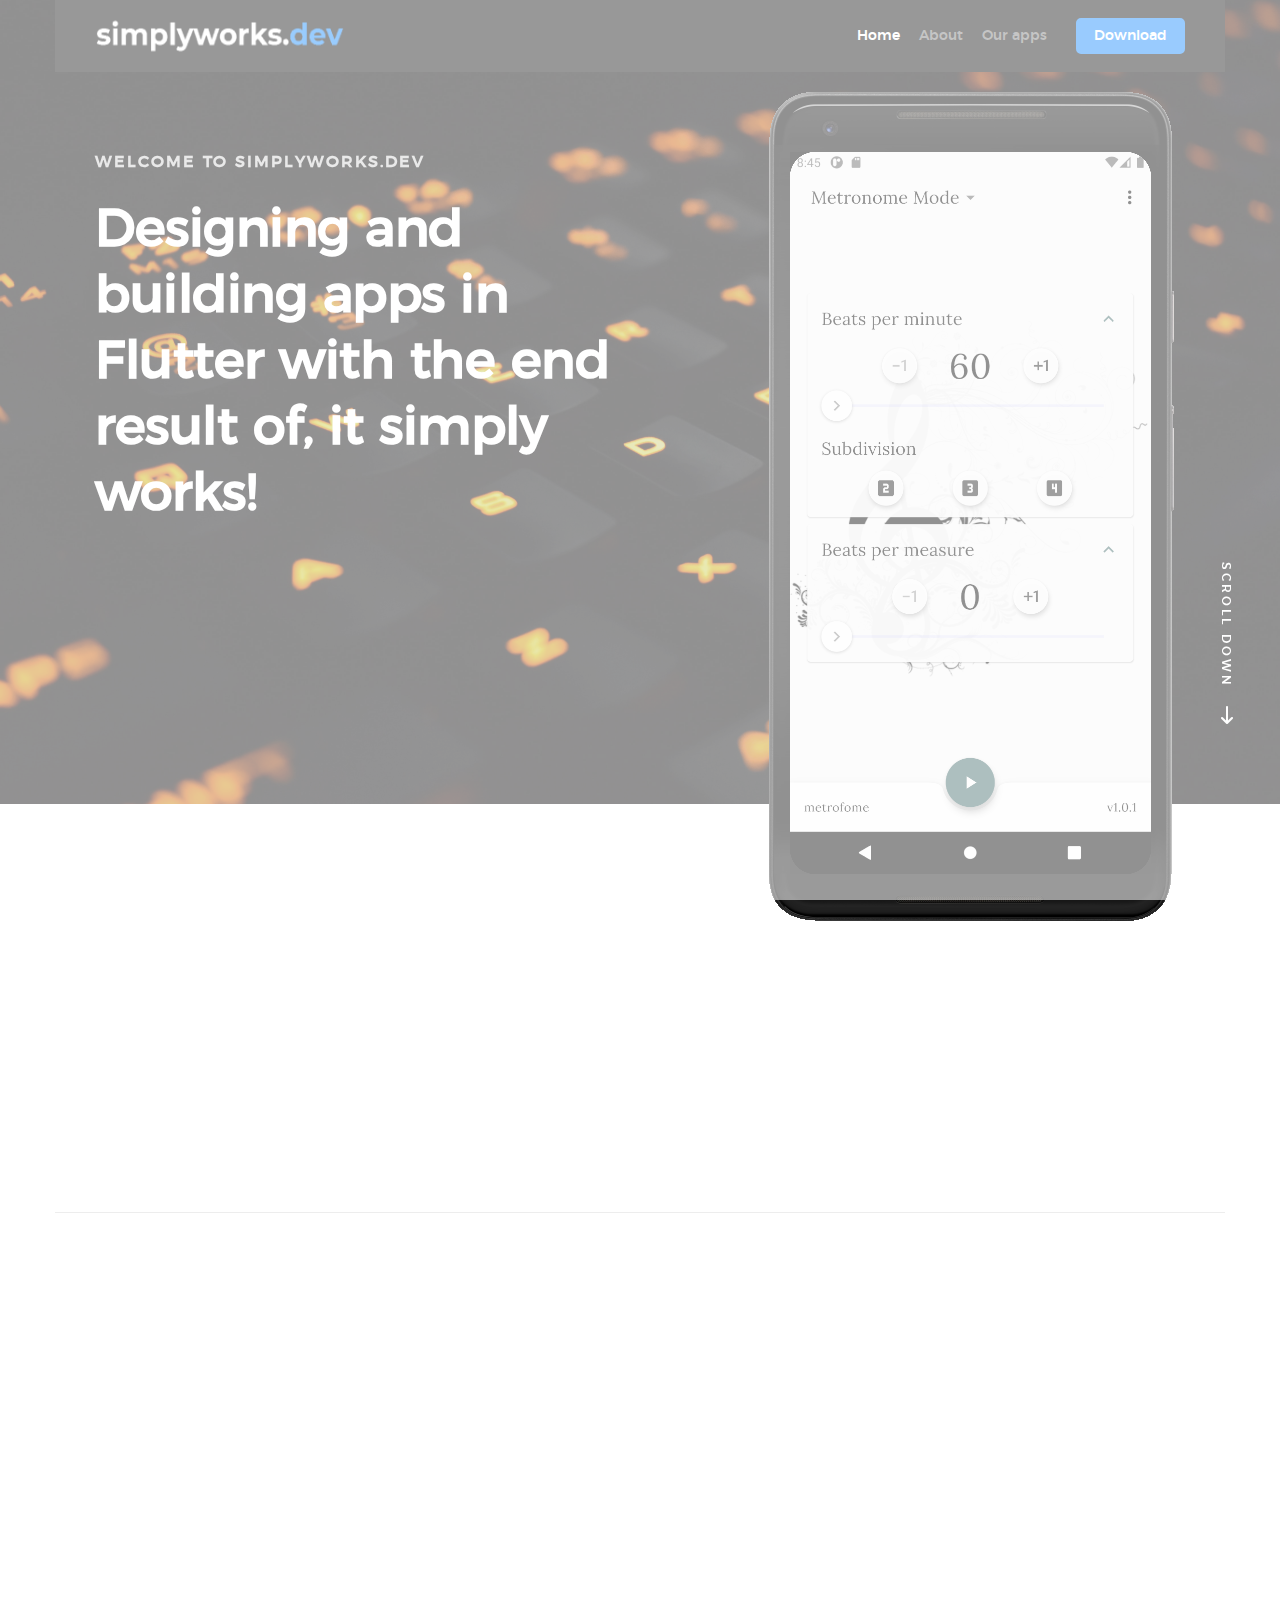
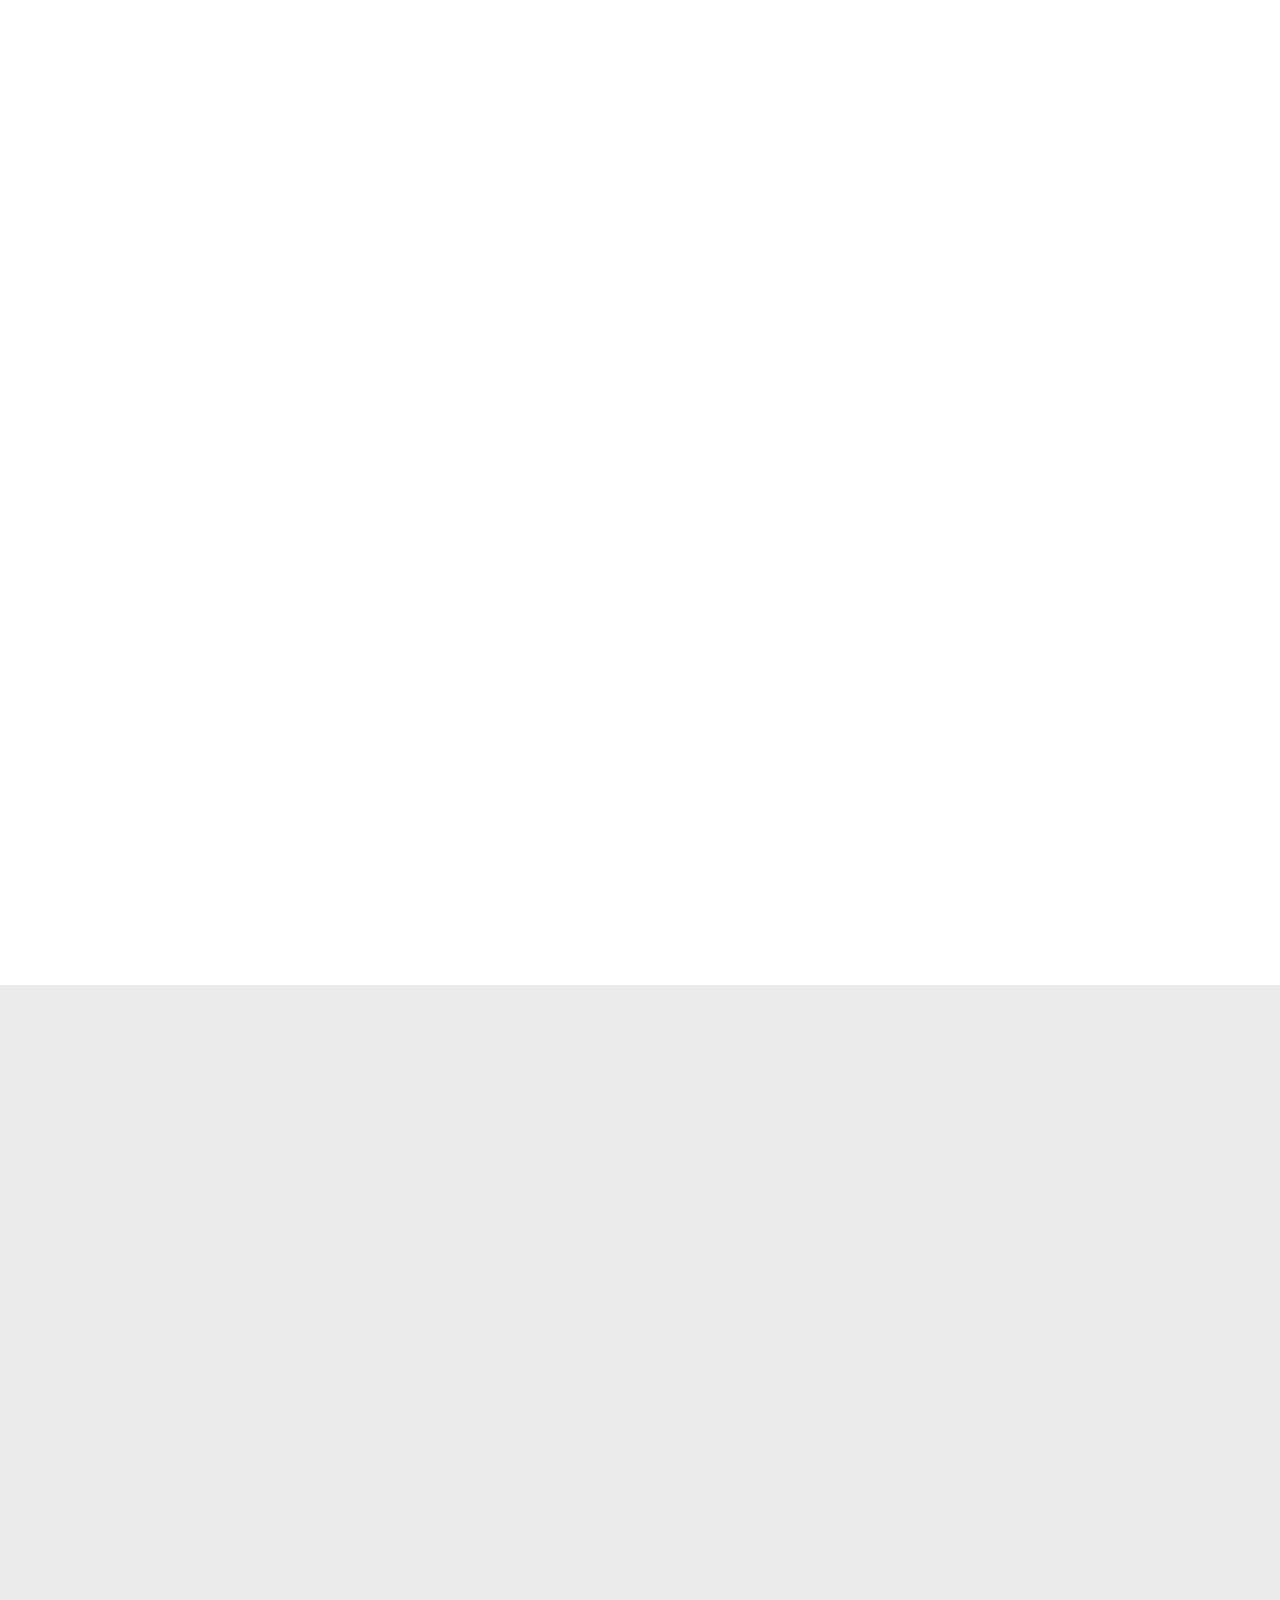
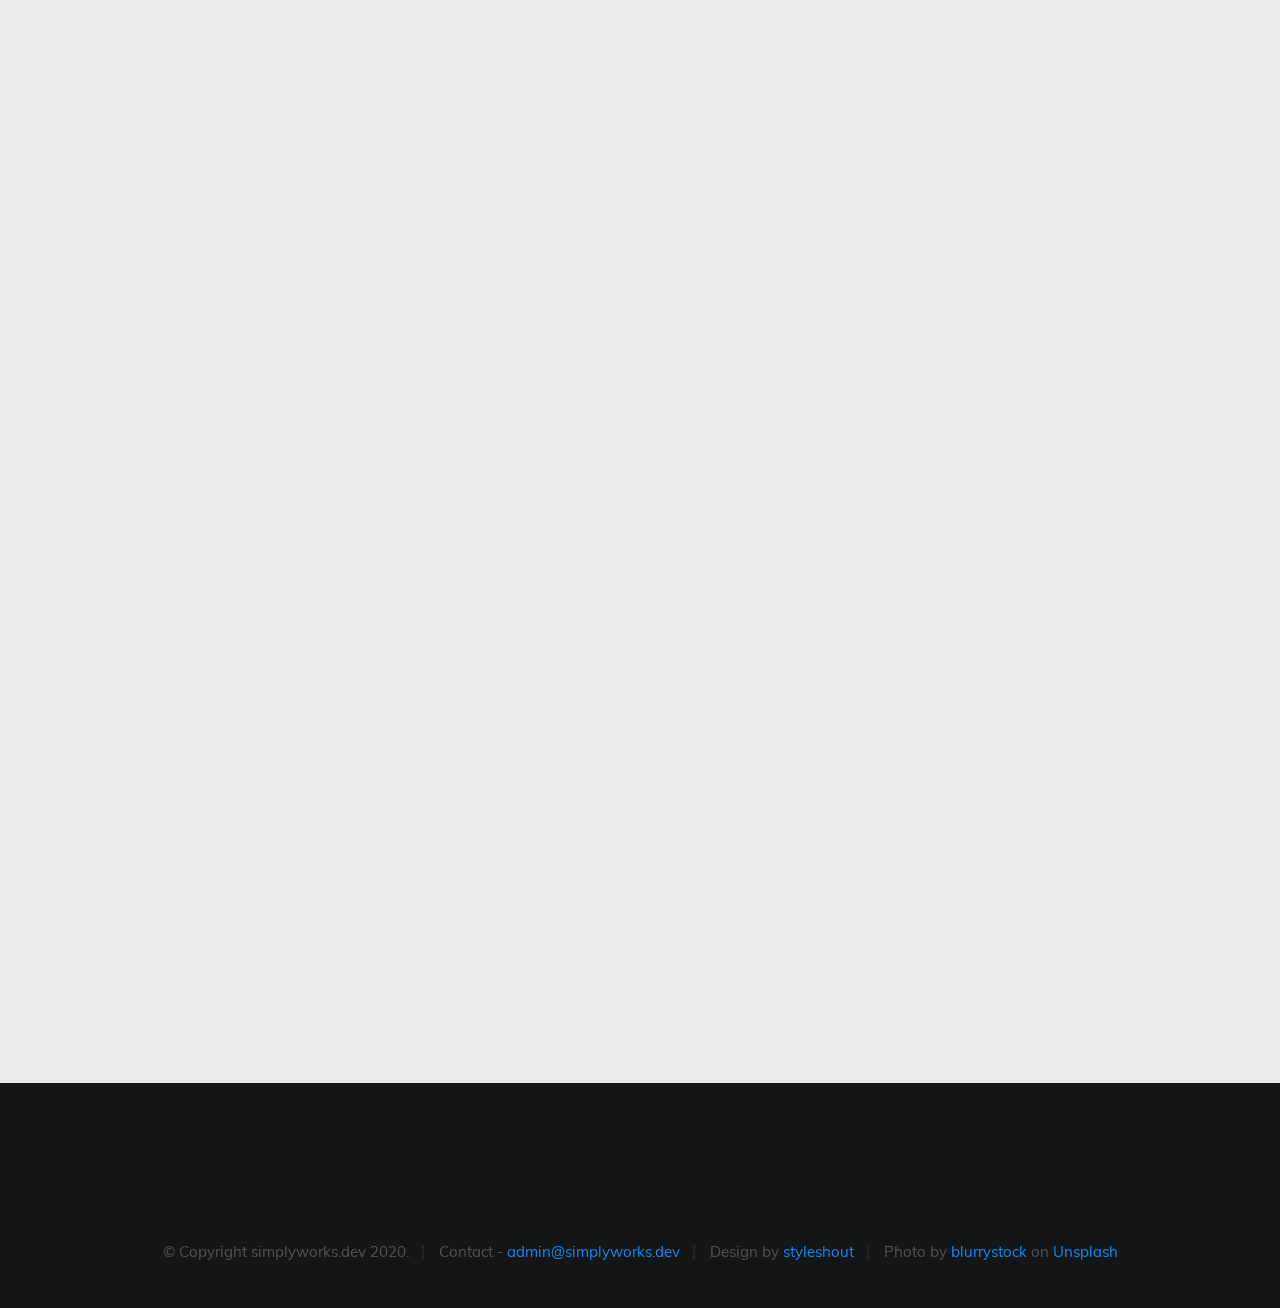
==== commit 881fcf93: "Update index.html" ====
--- a/index.html
+++ b/index.html
@@ -94,7 +94,7 @@
                 </div>
 
                 <div class="home-image-right">
-                    <img src="images/app.png" srcset="images/app.png" data-aos="fade-up">
+                    <img src="images/app.png" data-aos="fade-up">
                 </div>
             </div>
 
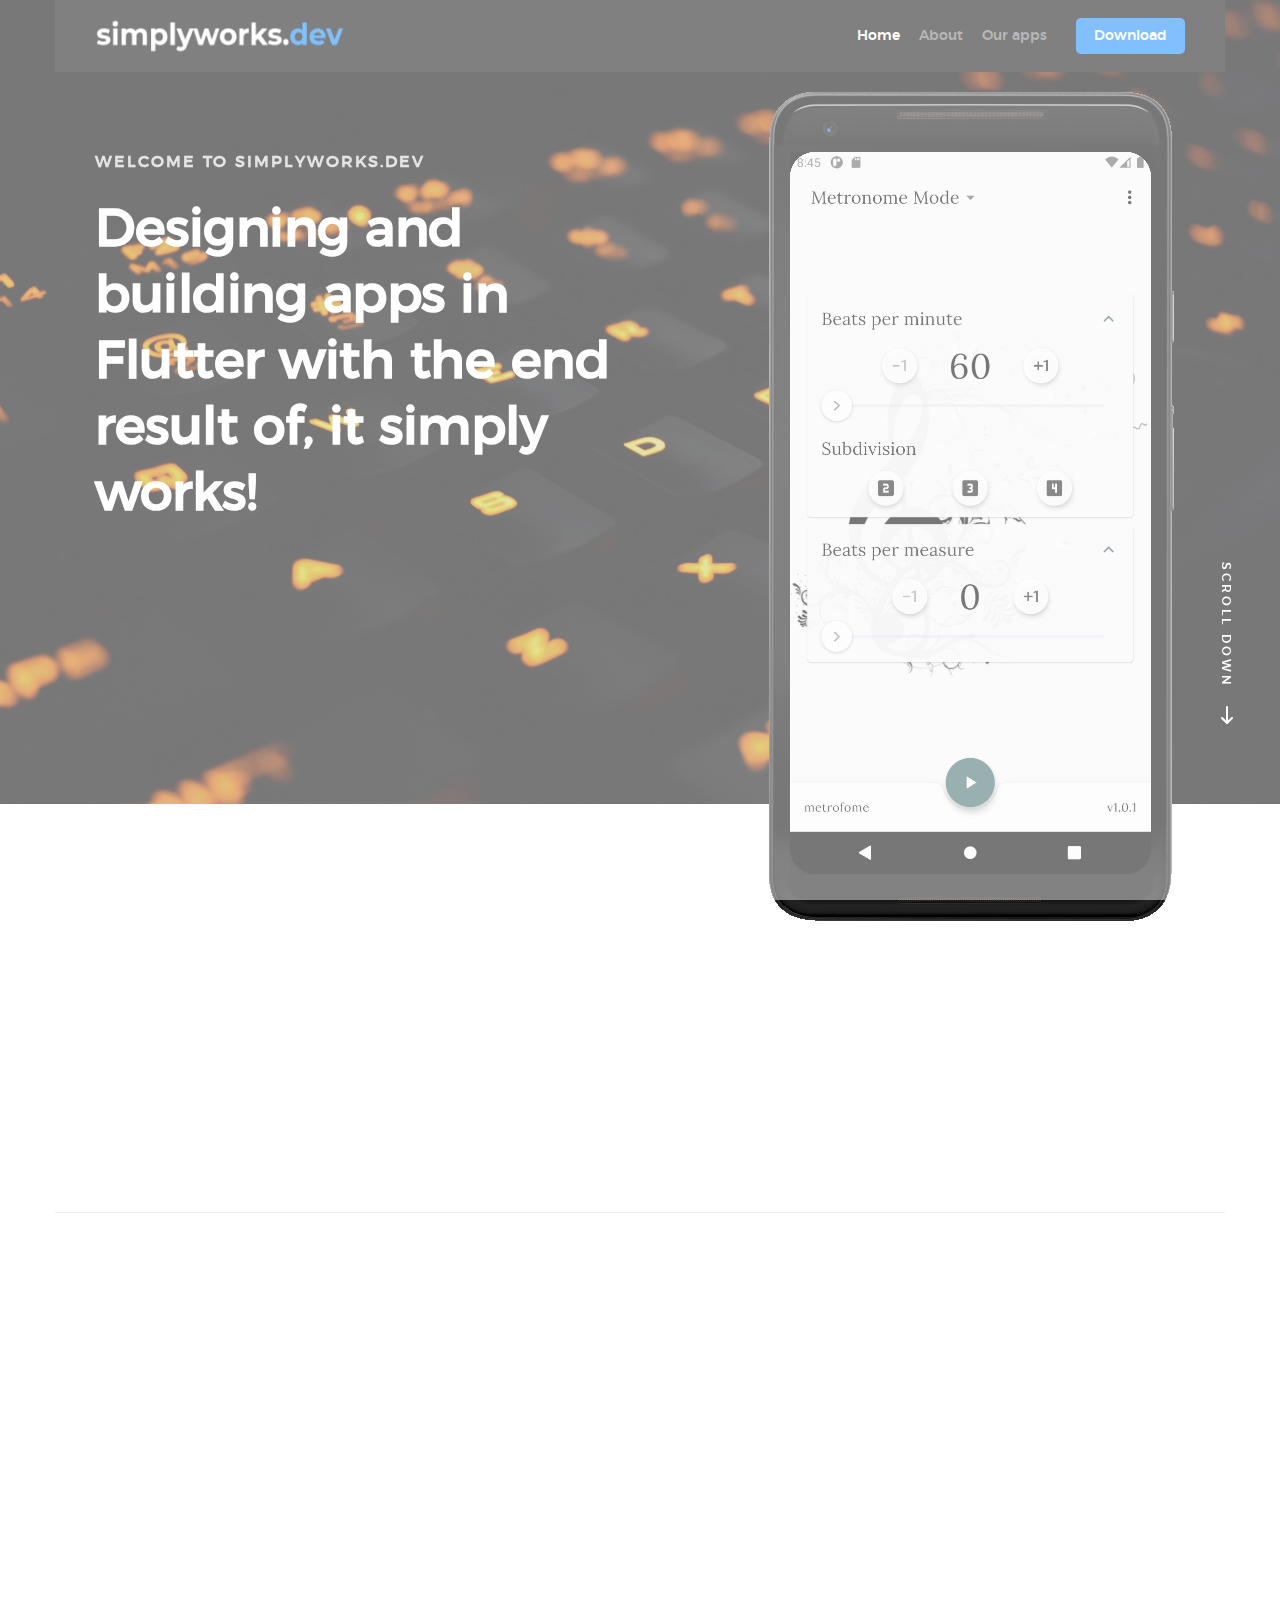
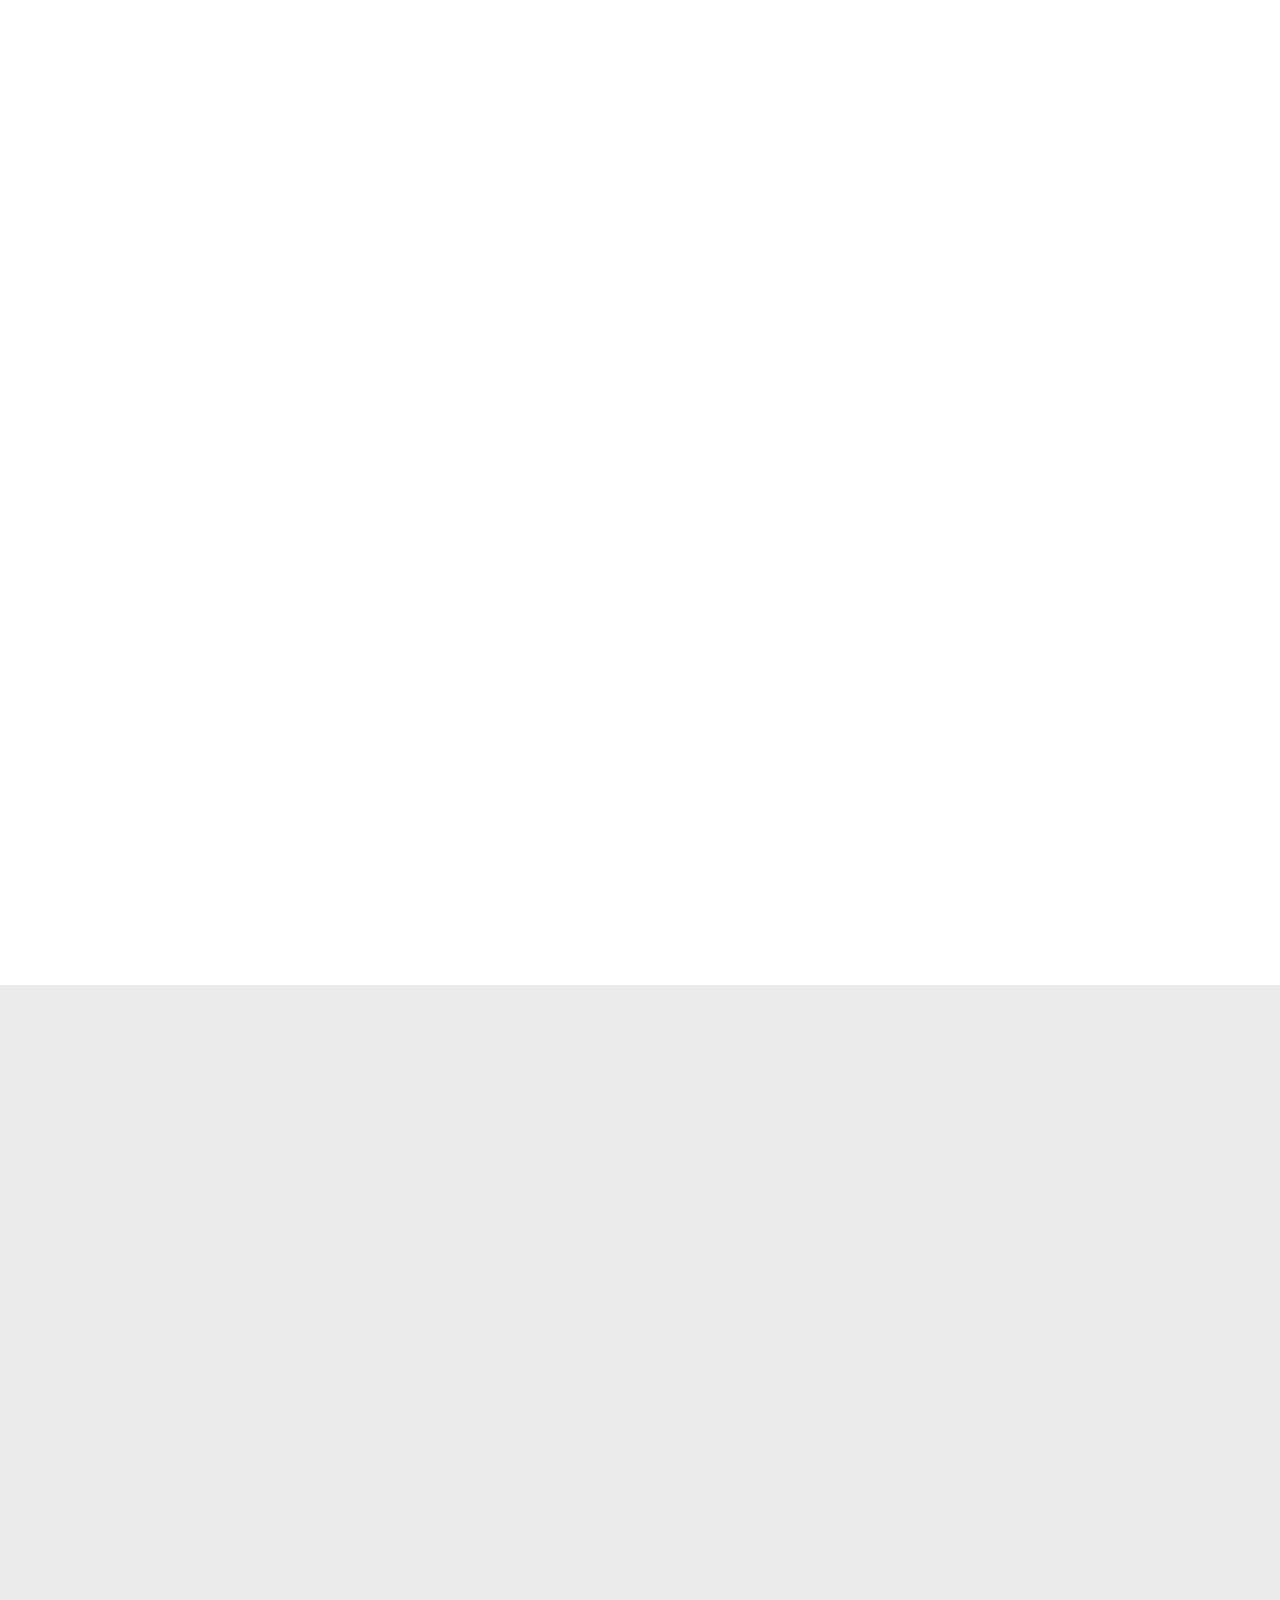
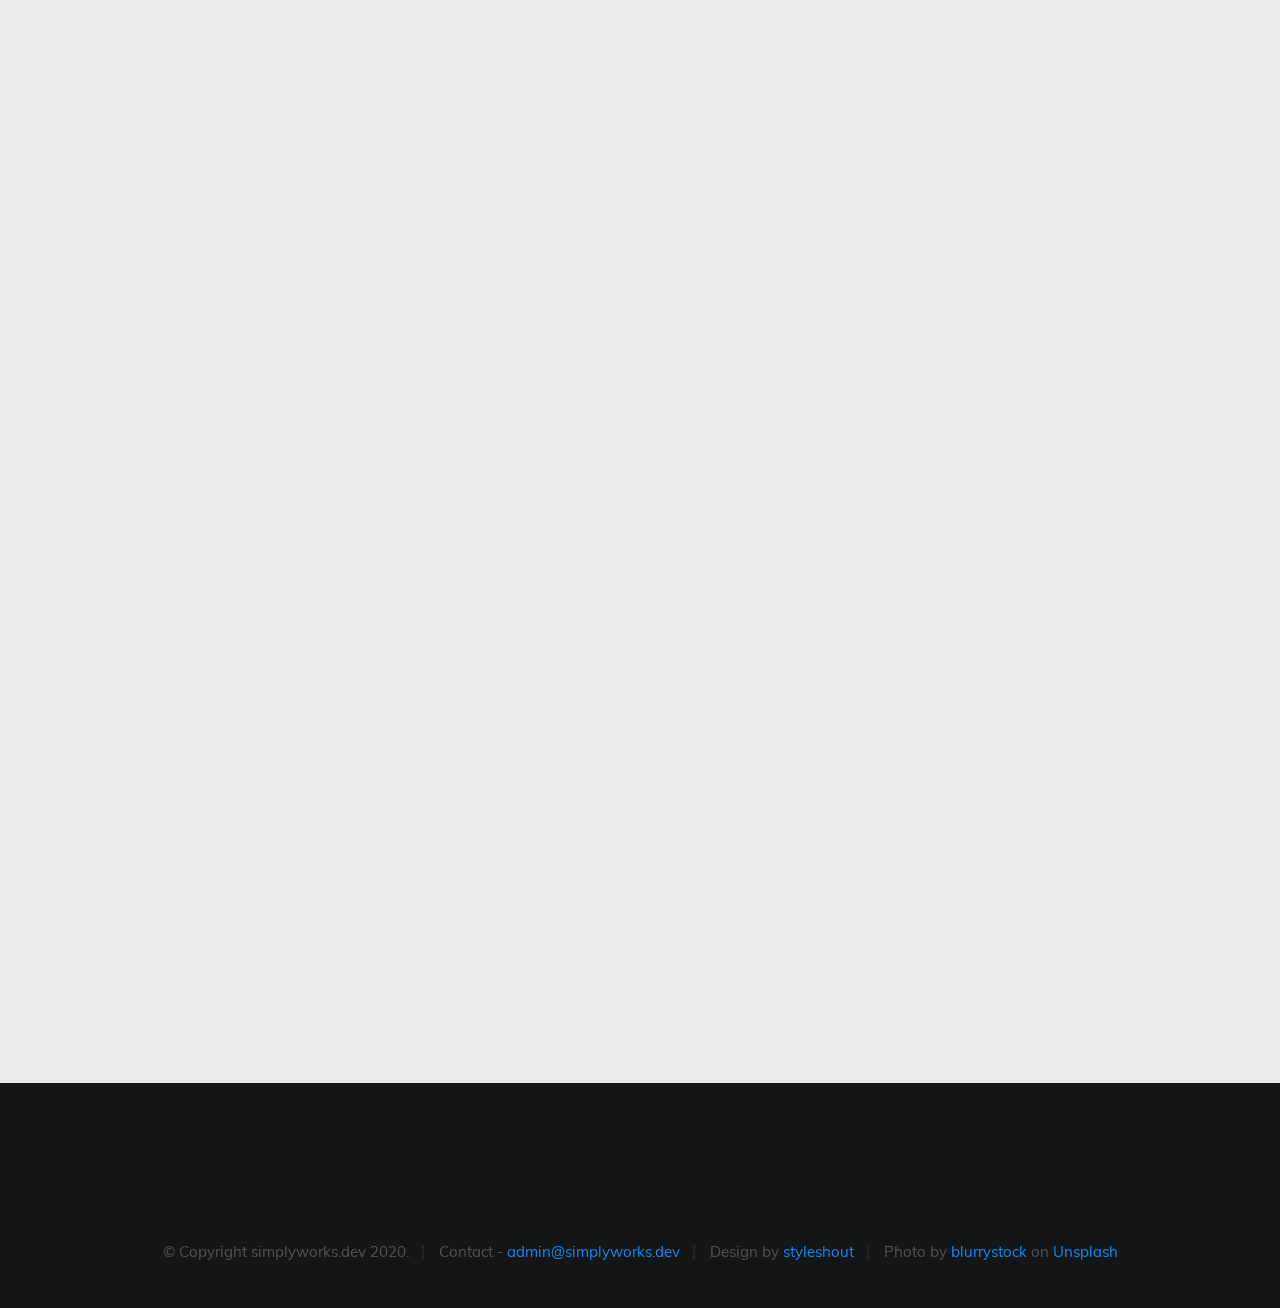
==== commit 4b1b0f8e: "Update index.html" ====
--- a/index.html
+++ b/index.html
@@ -94,7 +94,7 @@
                 </div>
 
                 <div class="home-image-right">
-                    <img src="images/app.png" data-aos="fade-up">
+                    <img src="images/app.png">
                 </div>
             </div>
 
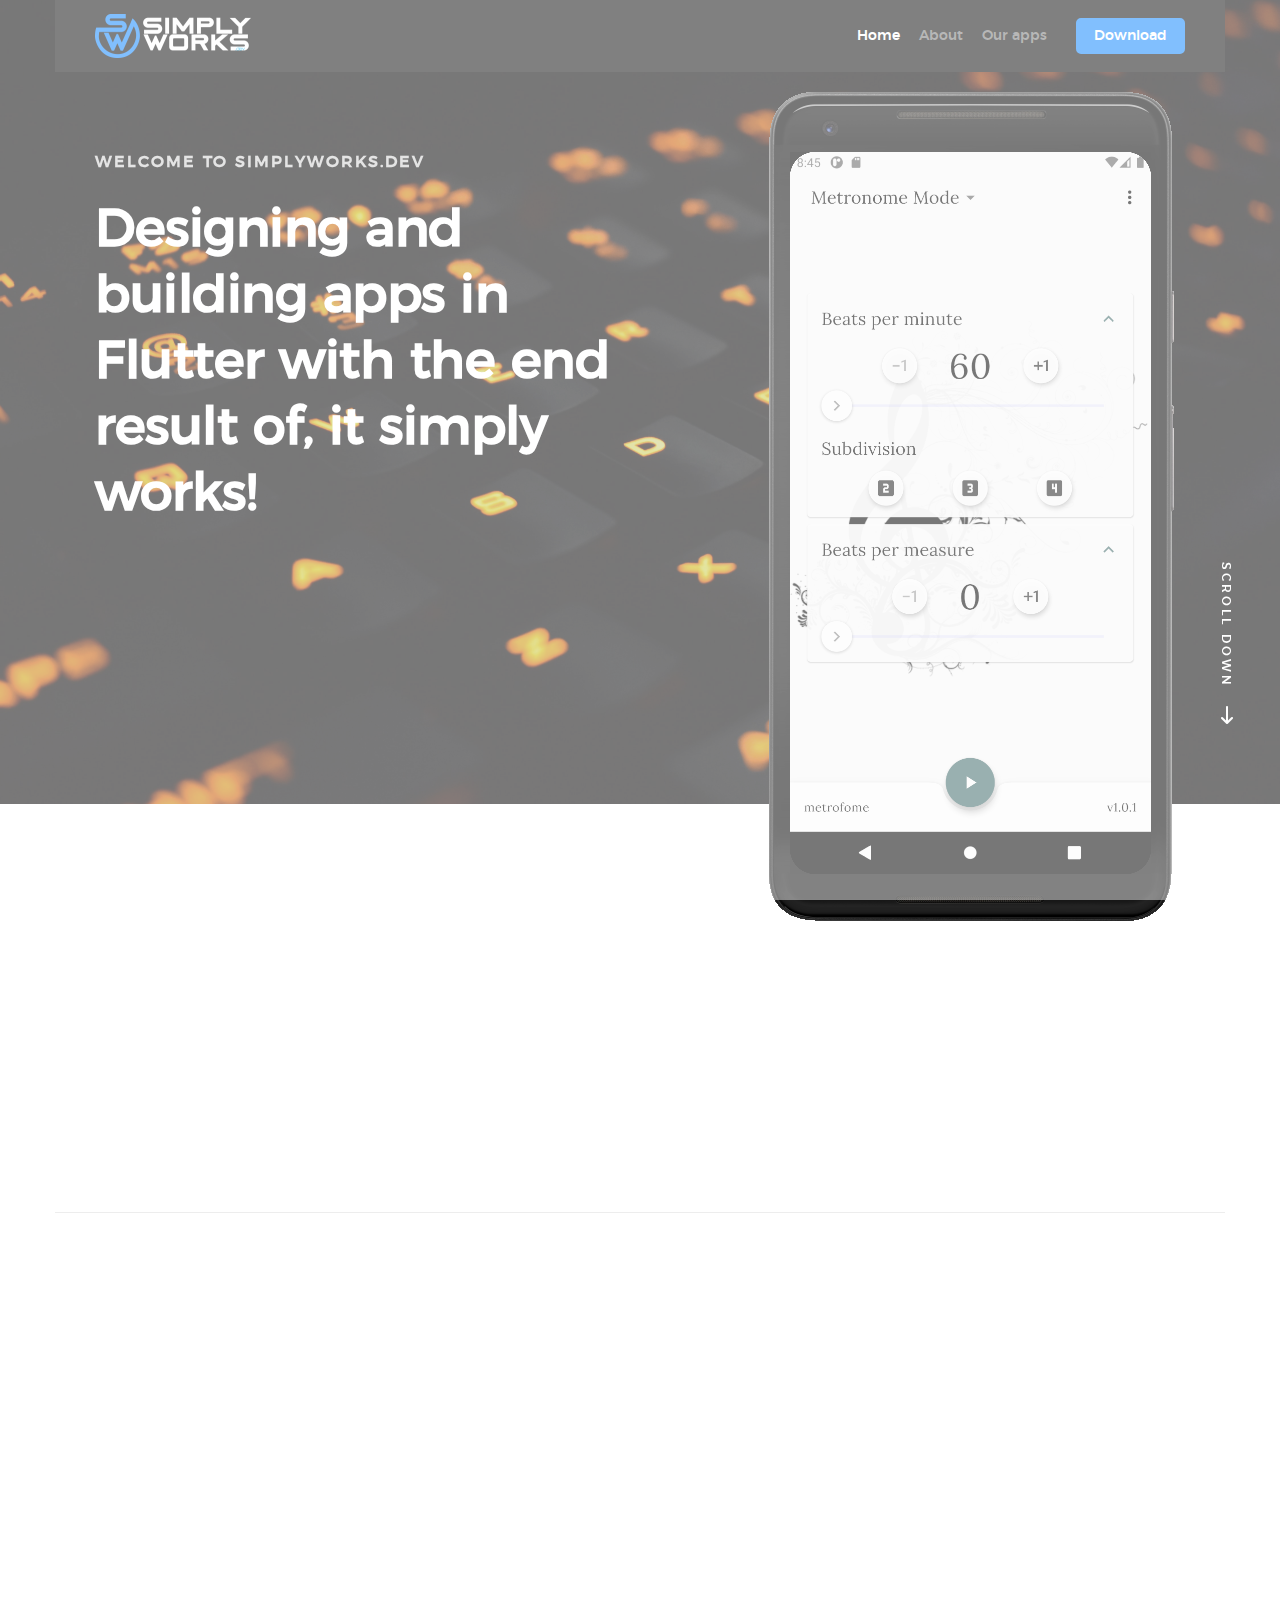
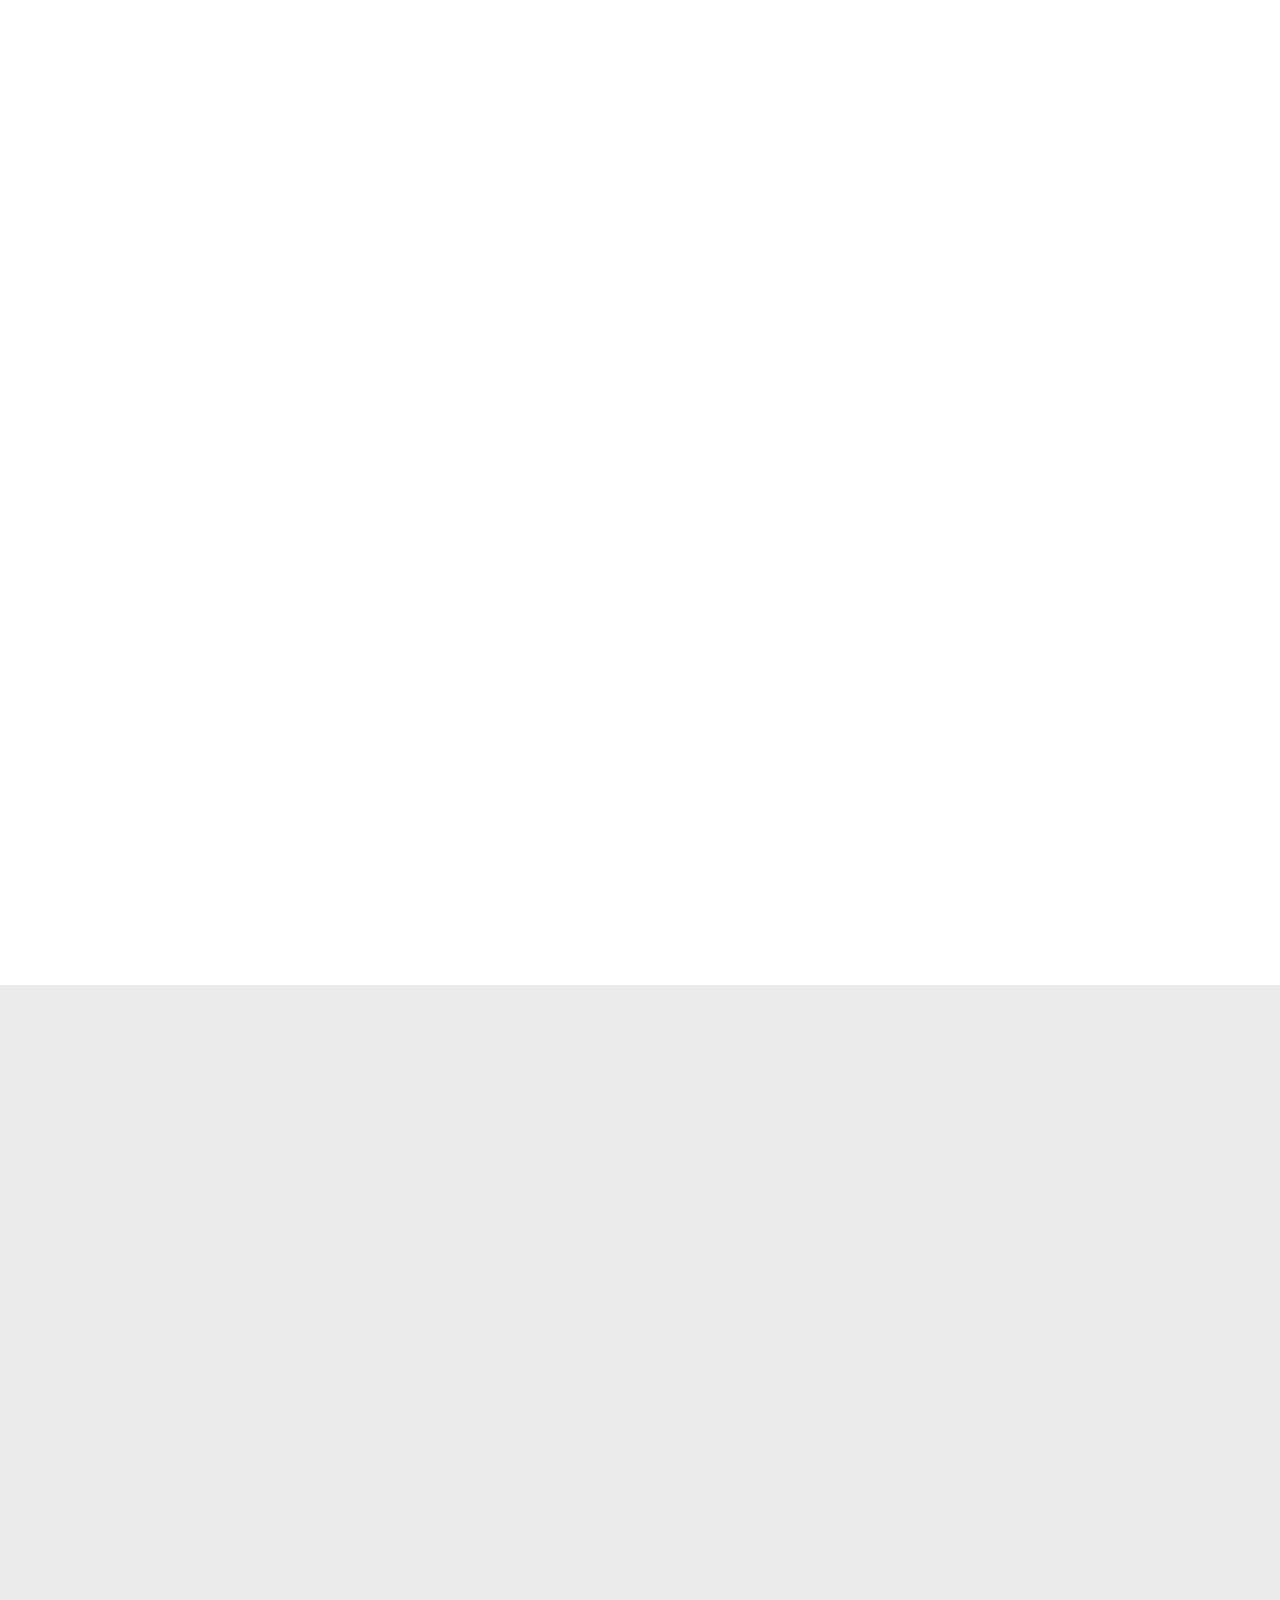
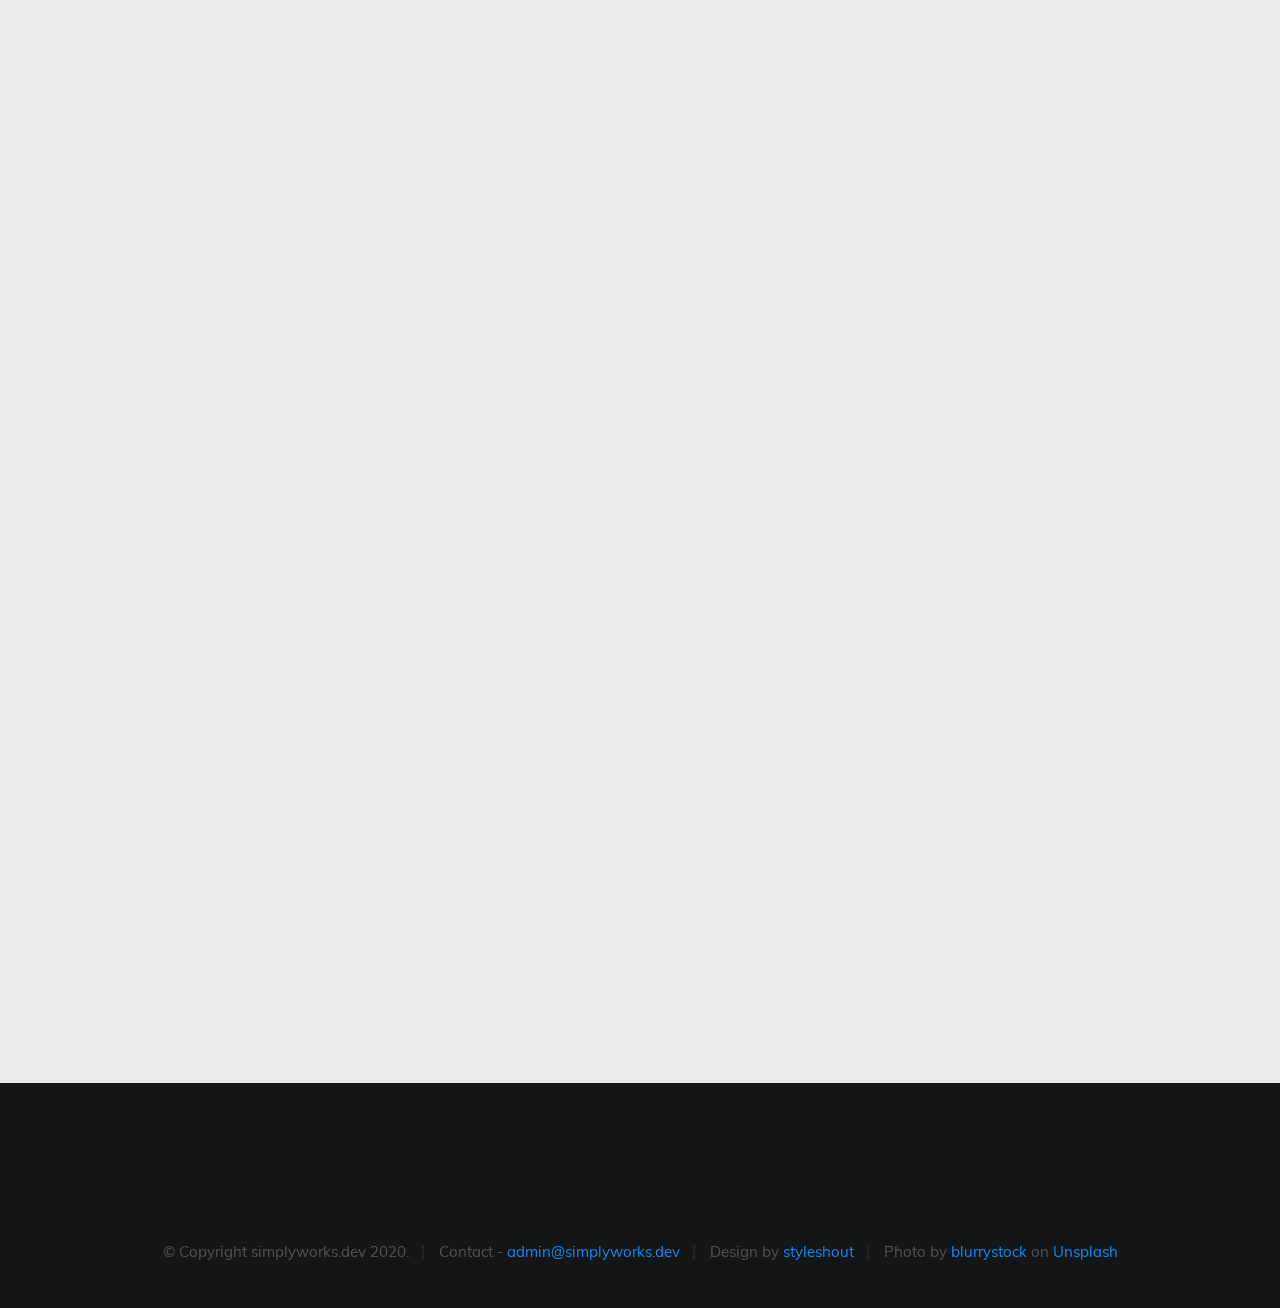
==== commit c463a6db: "Update index.html" ====
--- a/index.html
+++ b/index.html
@@ -277,7 +277,7 @@
                                     <li><span>Translated</span> to other languages</li>
                                     <li>View the <a href="metrofome-privacy\index.html" target="_blank"
                                             title="Privacy policy"><span><u>privacy policy</u></span></a></li>
-                                    <li><a href="https://youtu.be/WaT8f7Yluso" data-lity>
+                                    <li><a href="https://youtu.be/HGPo1trB1Gk" data-lity>
                                         <span><u>Watch a video</u></span></a> of the metrofome in action!</li>
                                 </ul>
 
--- a/css/main.css
+++ b/css/main.css
@@ -1158,10 +1158,10 @@
   padding: 0;
   outline: 0;
   border: none;
-  width: 250px;
-  height: 35px;
+  width: 156px;
+  height: 44px;
   background: url("../images/logo.png") no-repeat center;
-  background-size: 250px 35px;
+  background-size: 156px 44px;
   font: 0/0 a;
   text-shadow: none;
   color: transparent;
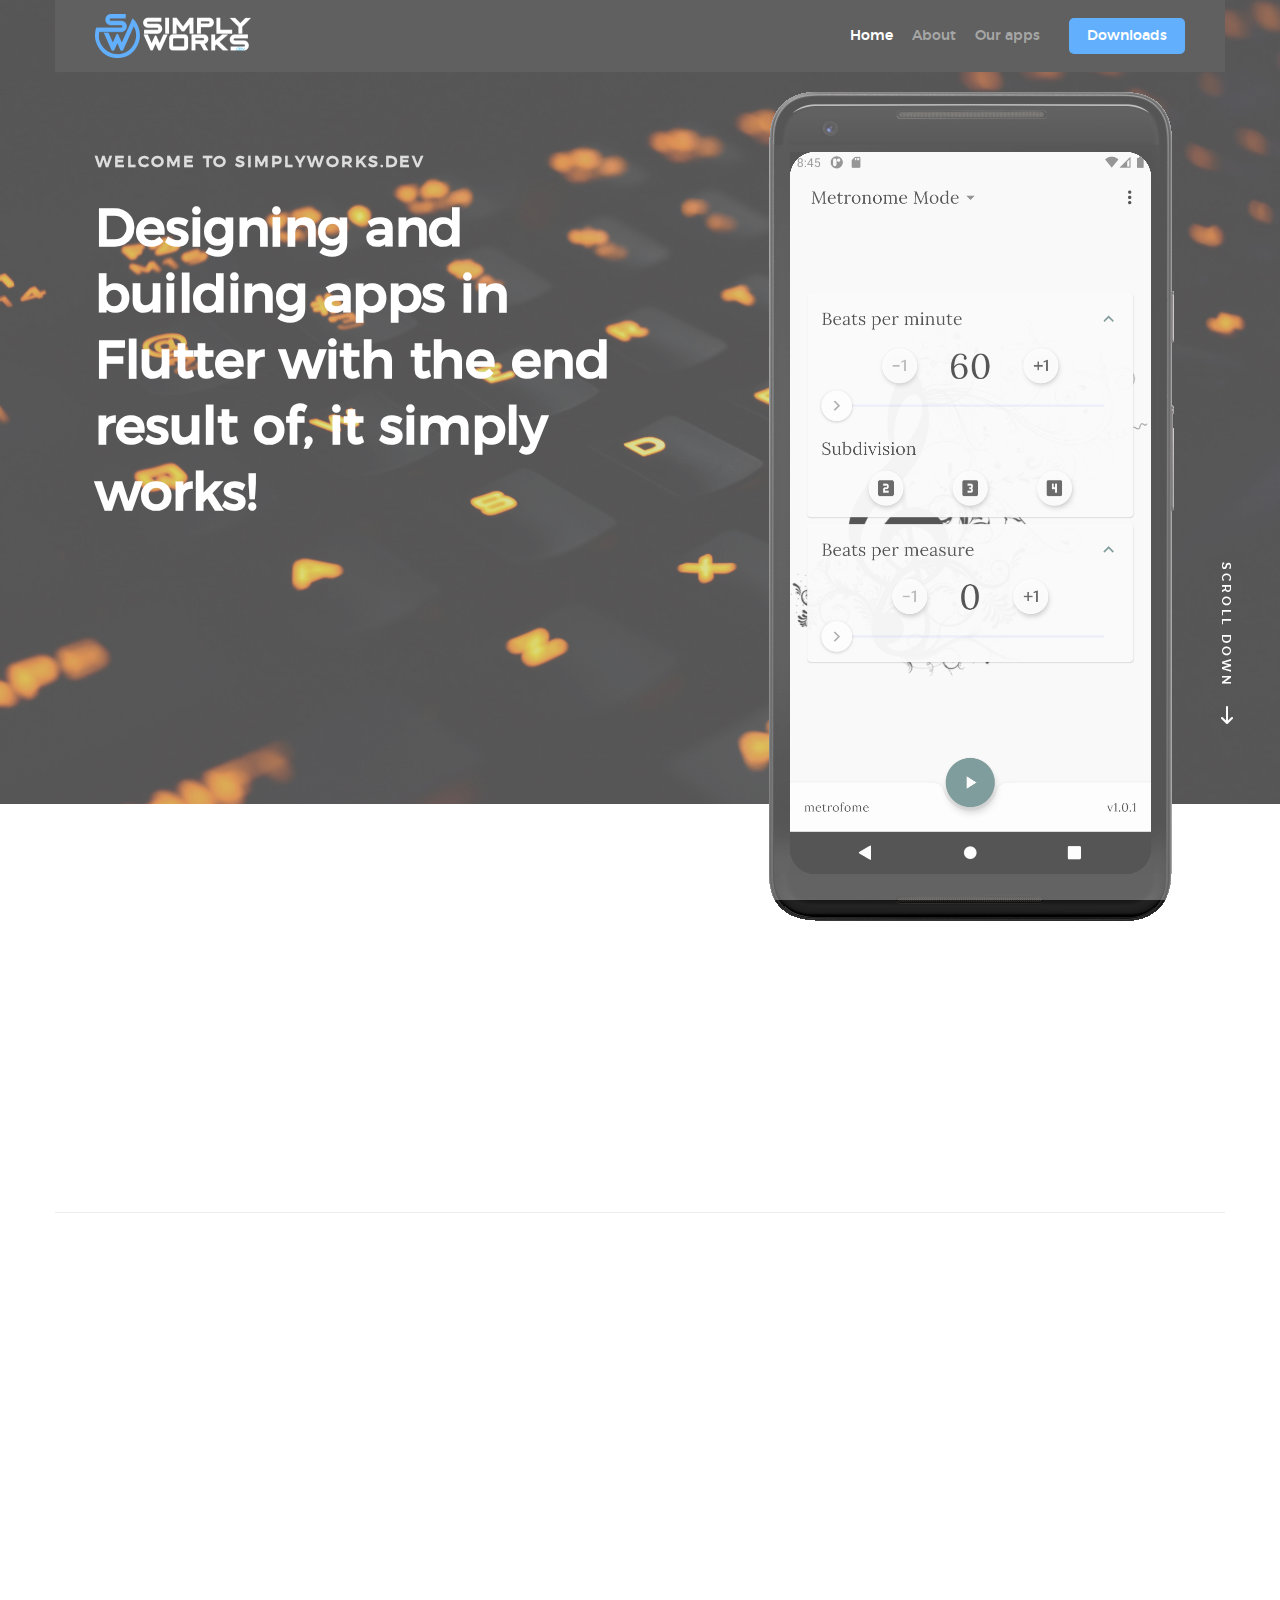
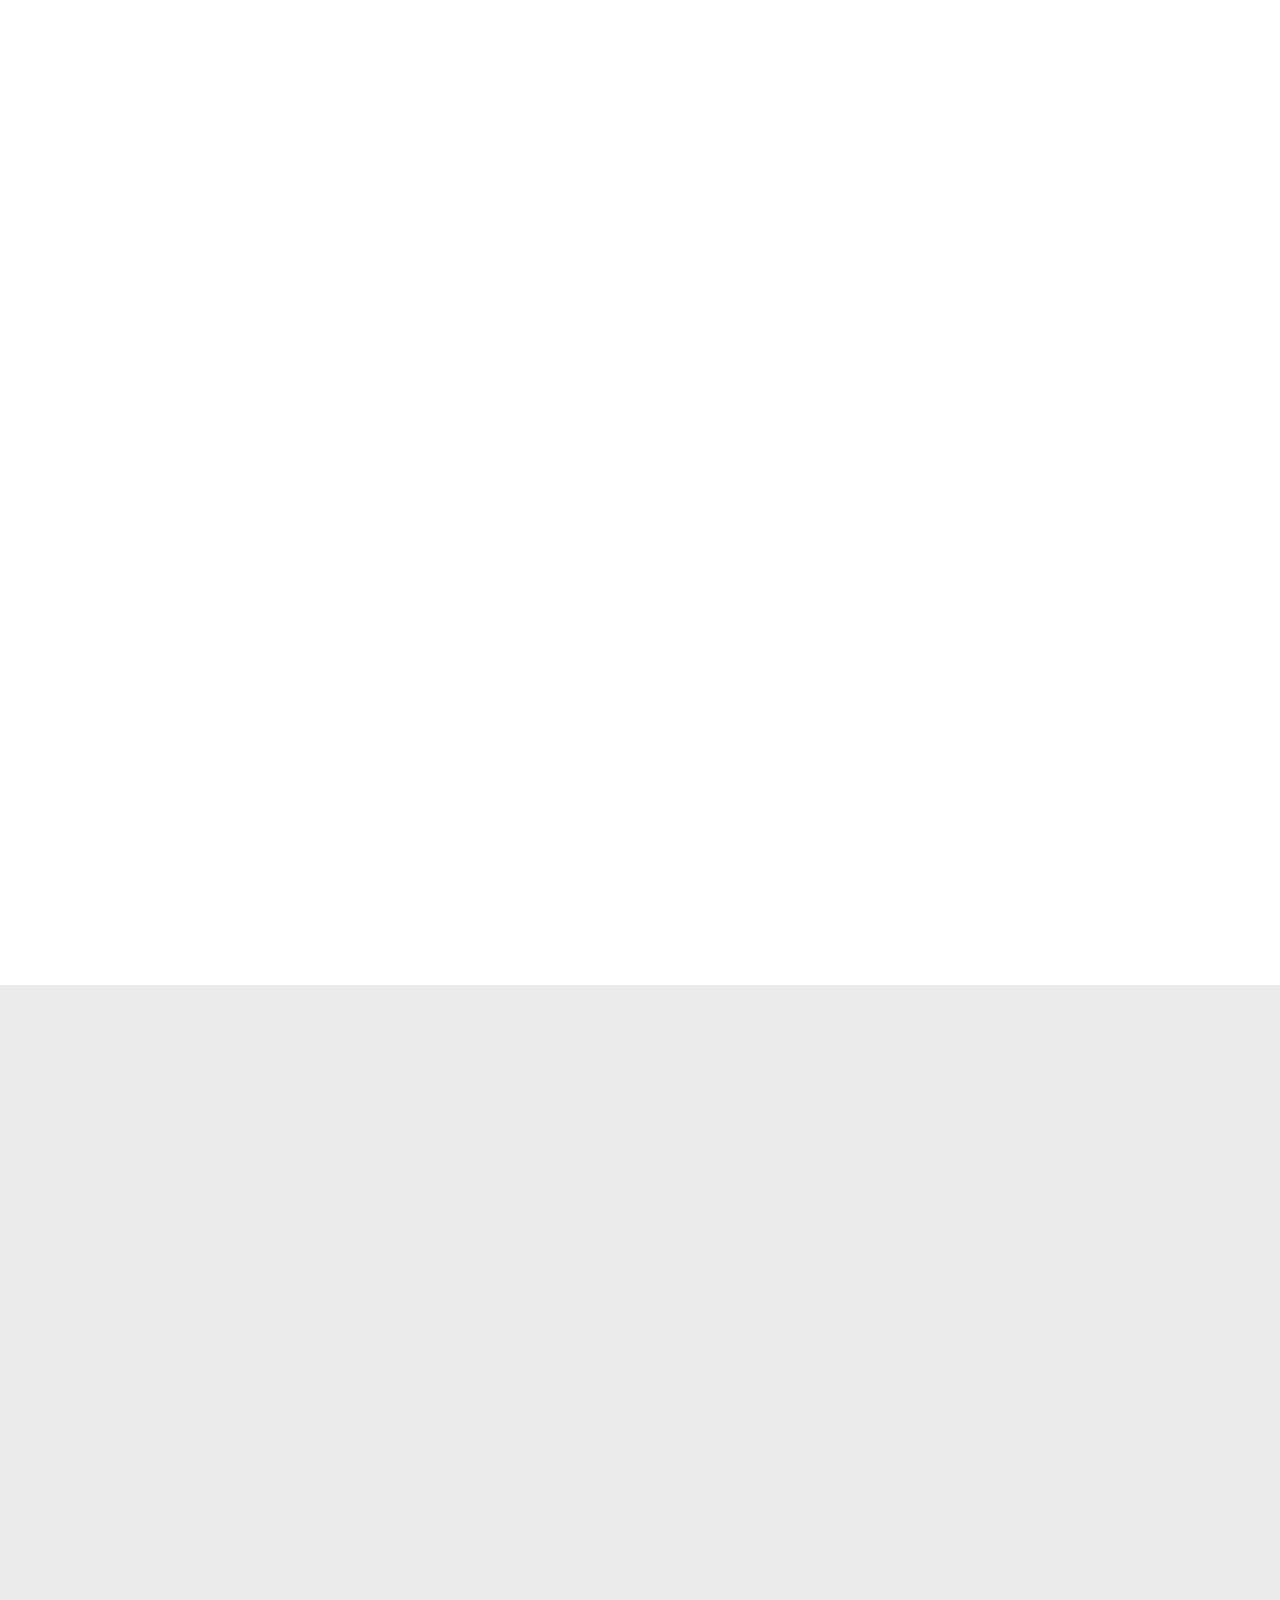
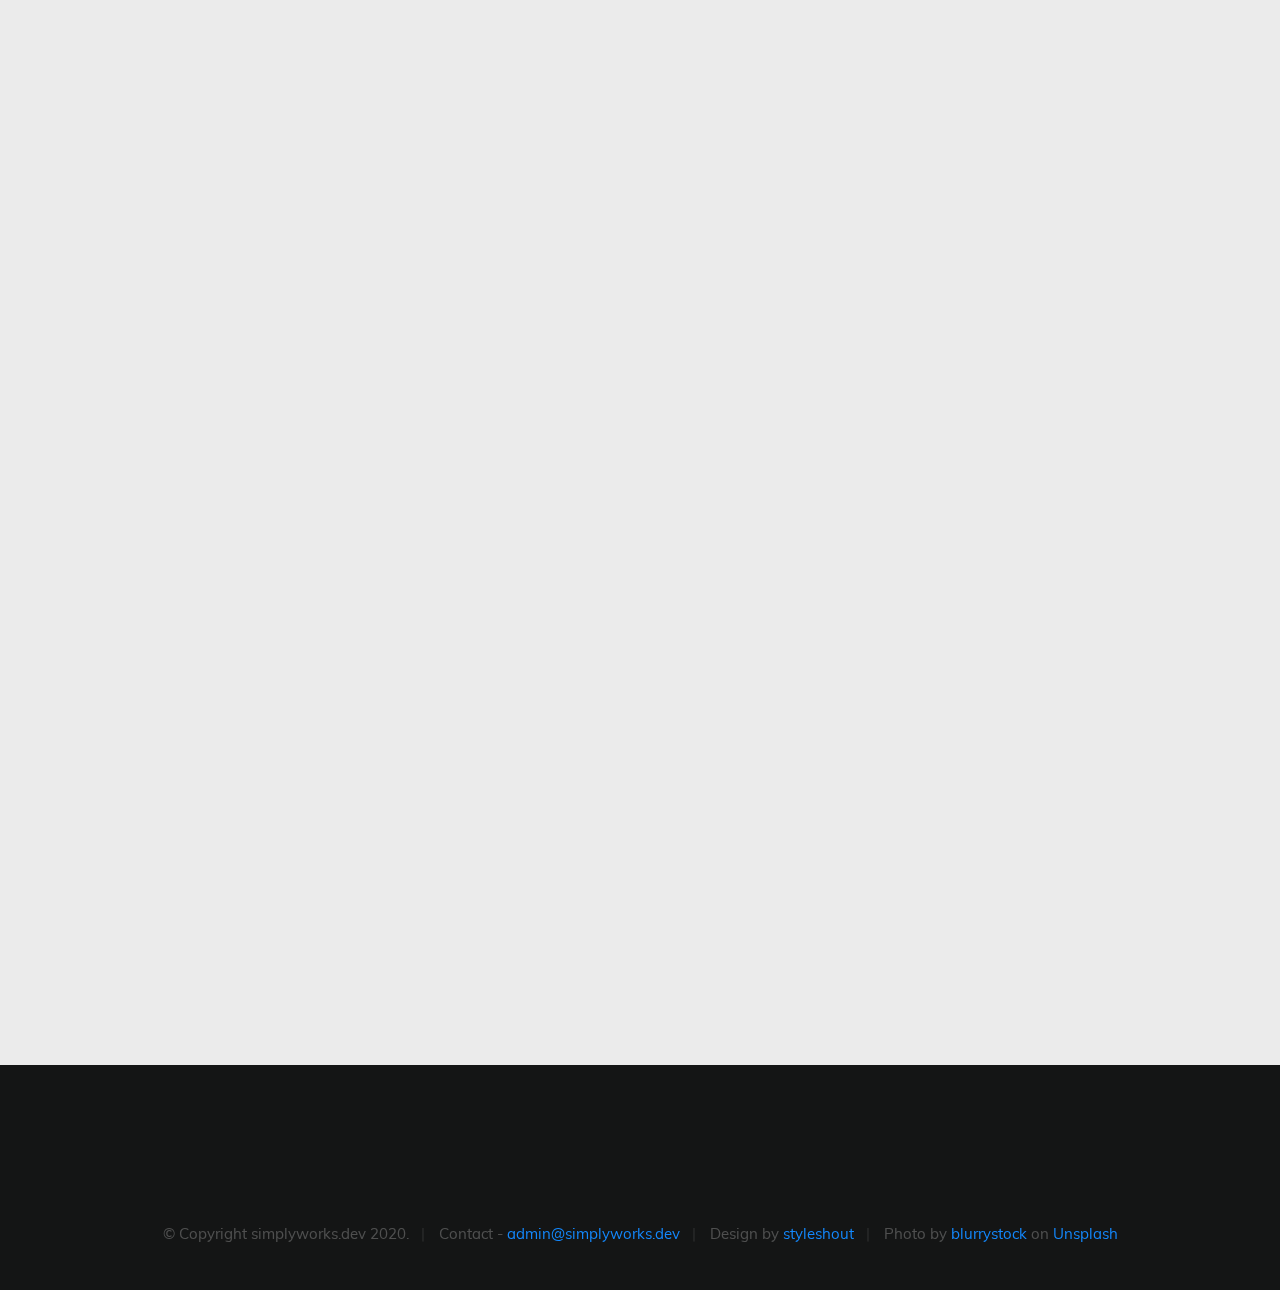
==== commit cfcfc6a2: "Updates for the Private Teaching Aide app." ====
--- a/index.html
+++ b/index.html
@@ -53,7 +53,7 @@
                 <li><a class="smoothscroll" href="#our-apps" title="Our apps">Our apps</a></li>
             </ul>
 
-            <a href="#our-apps" title="download" class="smoothscroll button button-primary cta">Download</a>
+            <a href="#our-apps" title="download" class="smoothscroll button button-primary cta">Downloads</a>
         </nav>
 
         <a class="header-menu-toggle" href="#"><span>Menu</span></a>
@@ -290,6 +290,41 @@
                         </div>
                     </div> <!-- end plan-wrap -->
 
+                    <div class="row">
+
+                        <div class="col-six plan-wrap">
+                            <div class="plan-block" data-aos="fade-up">
+    
+                                <div class="plan-top-part">
+                                    <h3 class="plan-block-title">Private Teaching Aide</h3>
+                                    <p class="plan-block-price"><sup>$</sup>TBD</p>
+                                    <p class="plan-block-per">Canadian</p>
+                                </div>
+    
+                                <div class="plan-bottom-part">
+                                    <ul class="plan-block-features">
+                                        <li><span>Tracking</span> of students, lessons and payments for an individual
+                                            teacher</li>
+                                        <li><span>Options & settings</span> such as dark mode, backup/restore of the 
+                                            database to your Google Drive account, and exporting your data as a CSV</li>
+                                        <li><span>Translated</span> to other languages</li>
+                                        <li>View the <a href="private-teaching-aide-privacy\index.html" target="_blank"
+                                                title="Privacy policy"><span><u>privacy policy</u></span></a></li>
+                                    </ul>
+    
+                                    <!-- <ul class="download-badges">
+                                    <li><a href="#" title="" class="badge-googleplay" data-aos="fade-up">Play
+                                            Store</a></li>
+                                            <div>* When Google approves the app.</div>
+                                    </ul> -->
+                                    <p class="plan-block-per">Coming soon</p>
+                                </div>
+    
+                            </div>
+                        </div> <!-- end plan-wrap -->
+    
+                    </div>
+
                     <div class="col-six plan-wrap">
                         <div class="plan-block" data-aos="fade-up">
 
@@ -321,41 +356,6 @@
                     </div> <!-- end plan-wrap -->
 
                 </div>
-
-                <div class="row">
-
-                    <div class="col-six plan-wrap">
-                        <div class="plan-block" data-aos="fade-up">
-
-                            <div class="plan-top-part">
-                                <h3 class="plan-block-title">Private Teaching Aide</h3>
-                                <p class="plan-block-price"><sup>$</sup>TBD</p>
-                                <p class="plan-block-per">Canadian</p>
-                            </div>
-
-                            <div class="plan-bottom-part">
-                                <ul class="plan-block-features">
-                                    <li><span>Tracking</span> of students, lessons and payments for an individual
-                                        teacher</li>
-                                    <li><span>Many</span> options & settings</li>
-                                    <li><span>Translated</span> to other languages</li>
-                                    <li>View the <a href="private-teaching-aide-privacy\index.html" target="_blank"
-                                            title="Privacy policy"><span><u>privacy policy</u></span></a></li>
-                                </ul>
-
-                                <!-- <ul class="download-badges">
-                                <li><a href="#" title="" class="badge-googleplay" data-aos="fade-up">Play
-                                        Store</a></li>
-                                        <div>* When Google approves the app.</div>
-                                </ul> -->
-                                <p class="plan-block-per">Coming soon</p>
-                            </div>
-
-                        </div>
-                    </div> <!-- end plan-wrap -->
-
-                </div>
-
 
             </div> <!-- end our-apps-table -->
 
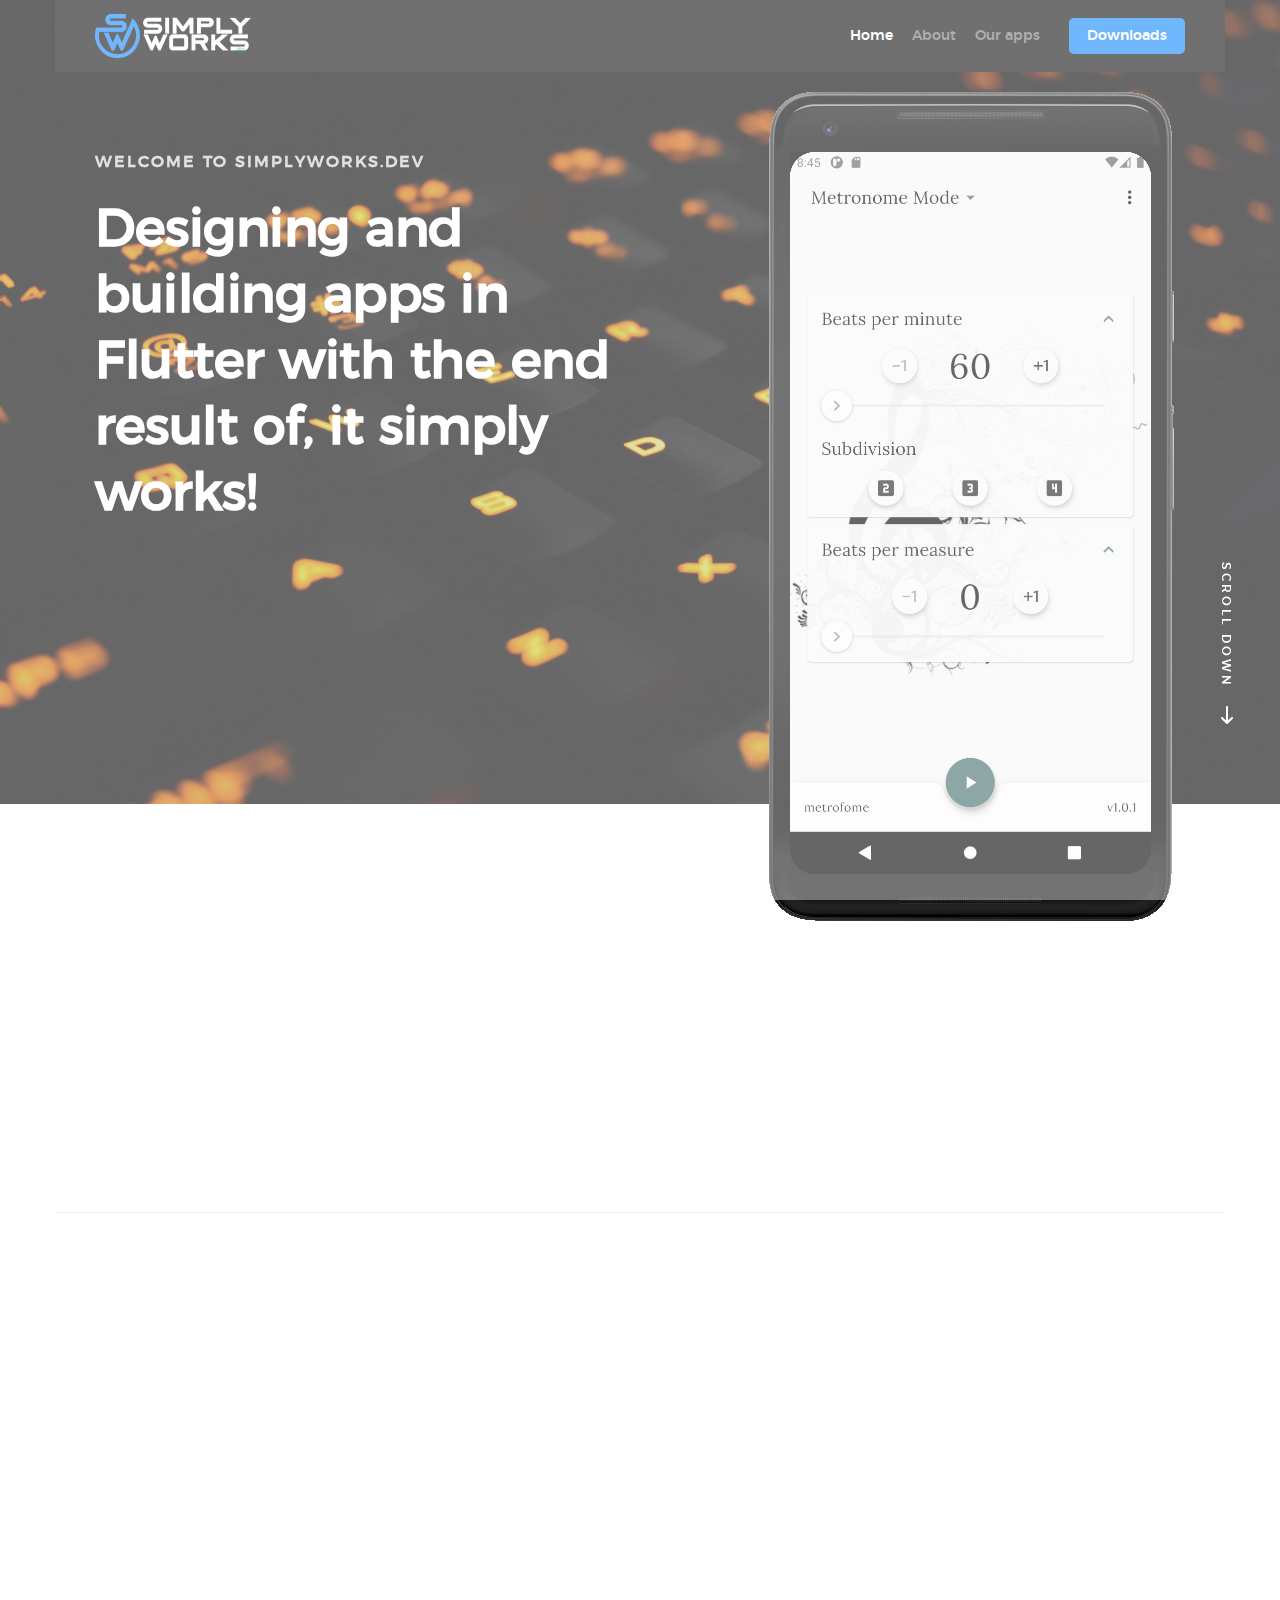
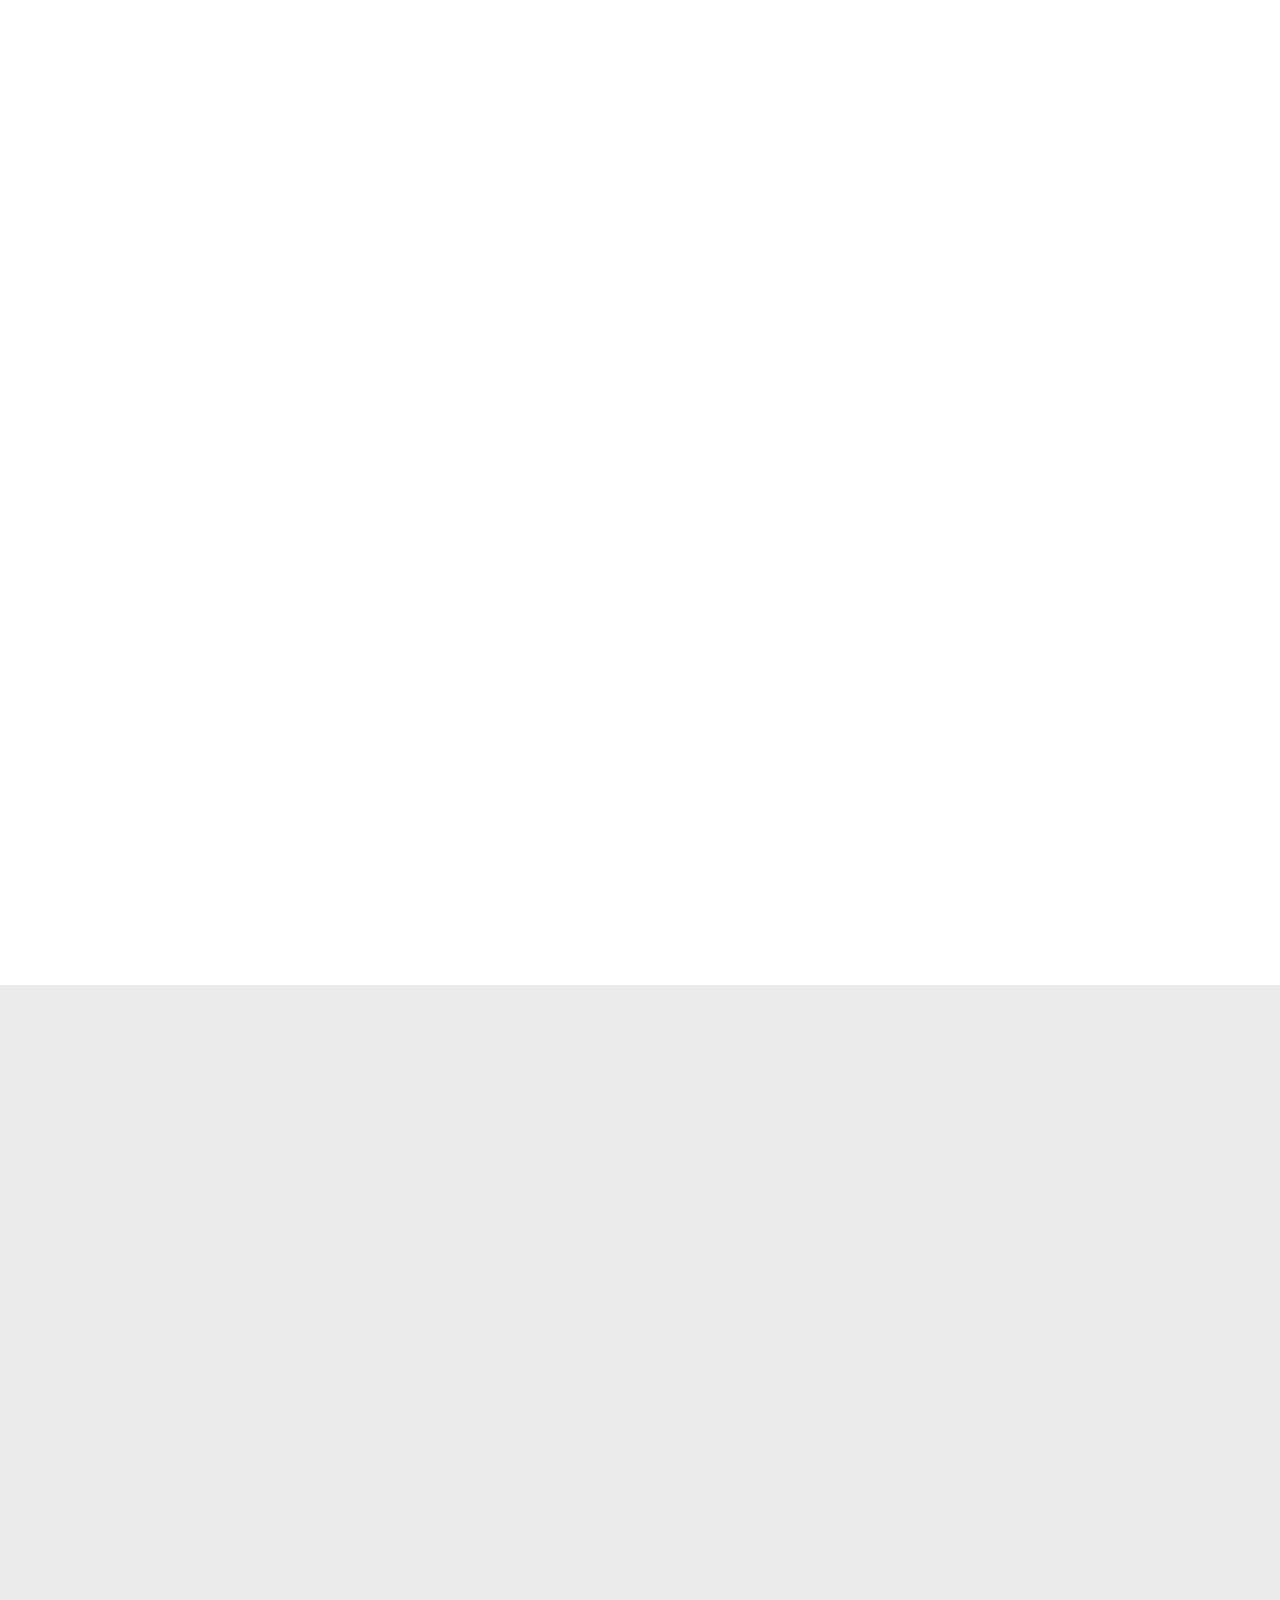
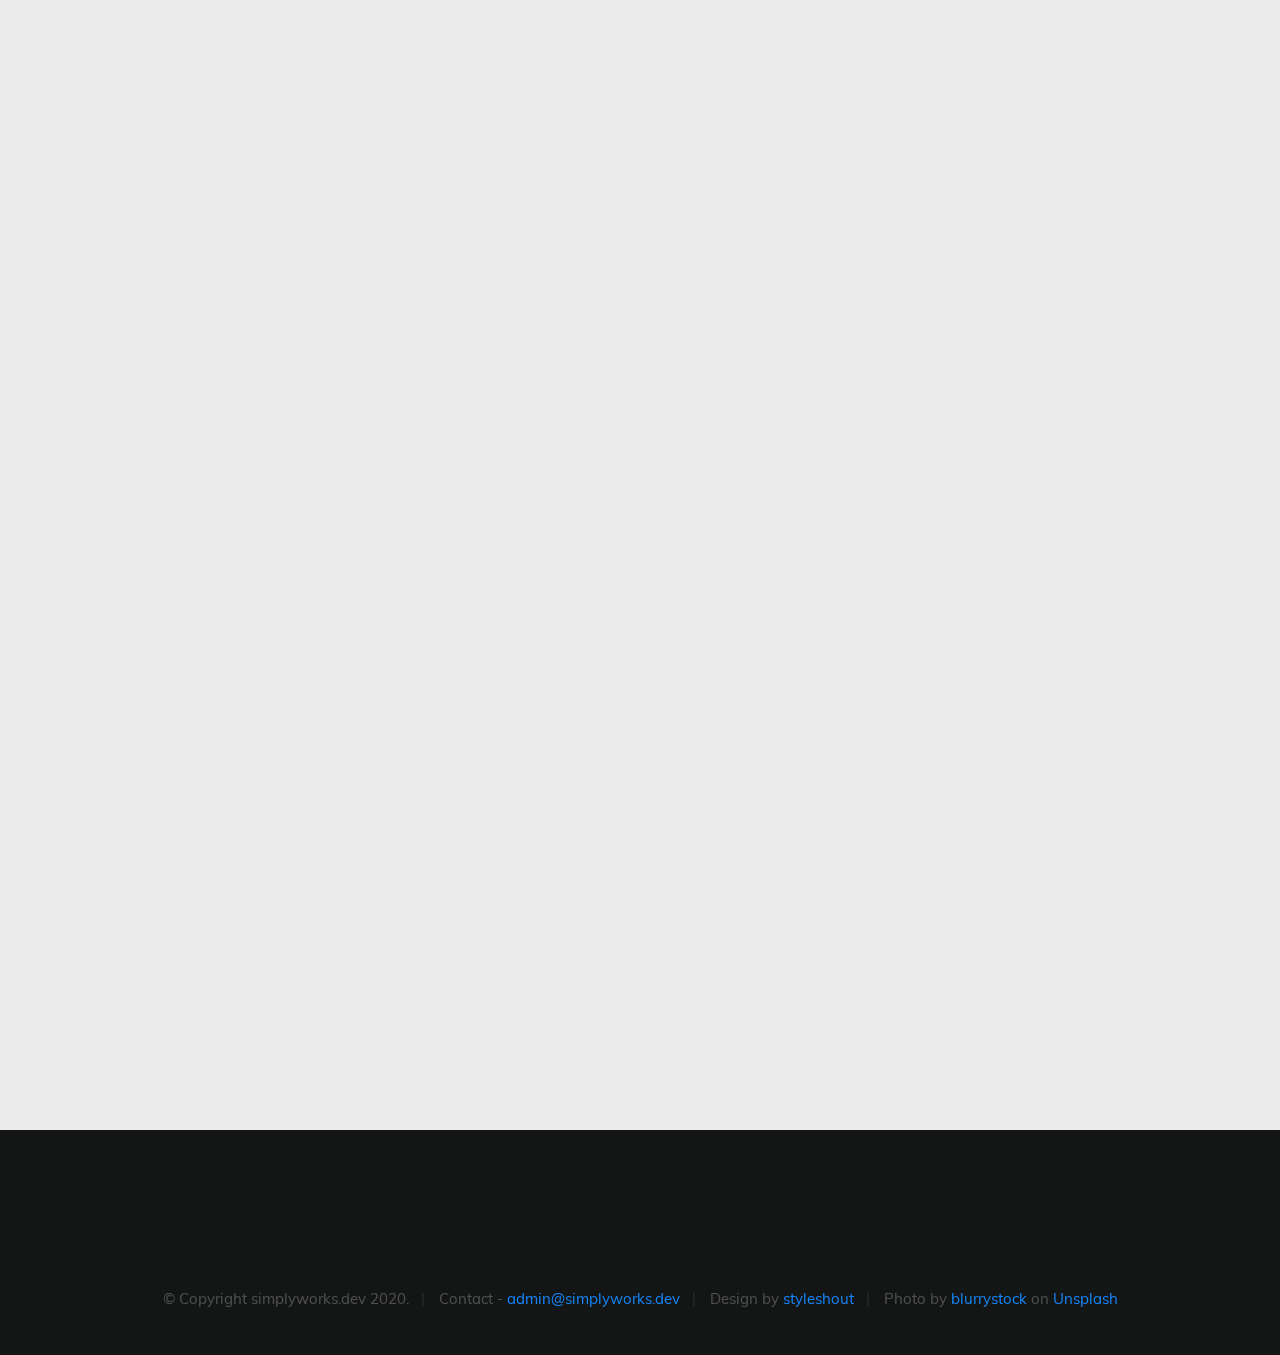
==== commit ad54e817: "Update index.html" ====
--- a/index.html
+++ b/index.html
@@ -297,7 +297,7 @@
     
                                 <div class="plan-top-part">
                                     <h3 class="plan-block-title">Private Teaching Aide</h3>
-                                    <p class="plan-block-price"><sup>$</sup>TBD</p>
+                                    <p class="plan-block-price"><sup>$</sup>9.99</p>
                                     <p class="plan-block-per">Canadian</p>
                                 </div>
     
@@ -312,12 +312,11 @@
                                                 title="Privacy policy"><span><u>privacy policy</u></span></a></li>
                                     </ul>
     
-                                    <!-- <ul class="download-badges">
-                                    <li><a href="#" title="" class="badge-googleplay" data-aos="fade-up">Play
-                                            Store</a></li>
-                                            <div>* When Google approves the app.</div>
-                                    </ul> -->
-                                    <p class="plan-block-per">Coming soon</p>
+                                    <ul class="download-badges">
+                                        <li><a href="https://play.google.com/store/apps/details?id=dev.simplyworks.private_teaching_aide"
+                                                title="" class="badge-googleplay" data-aos="fade-up">Play Store</a></li>
+                                    </ul>
+    
                                 </div>
     
                             </div>
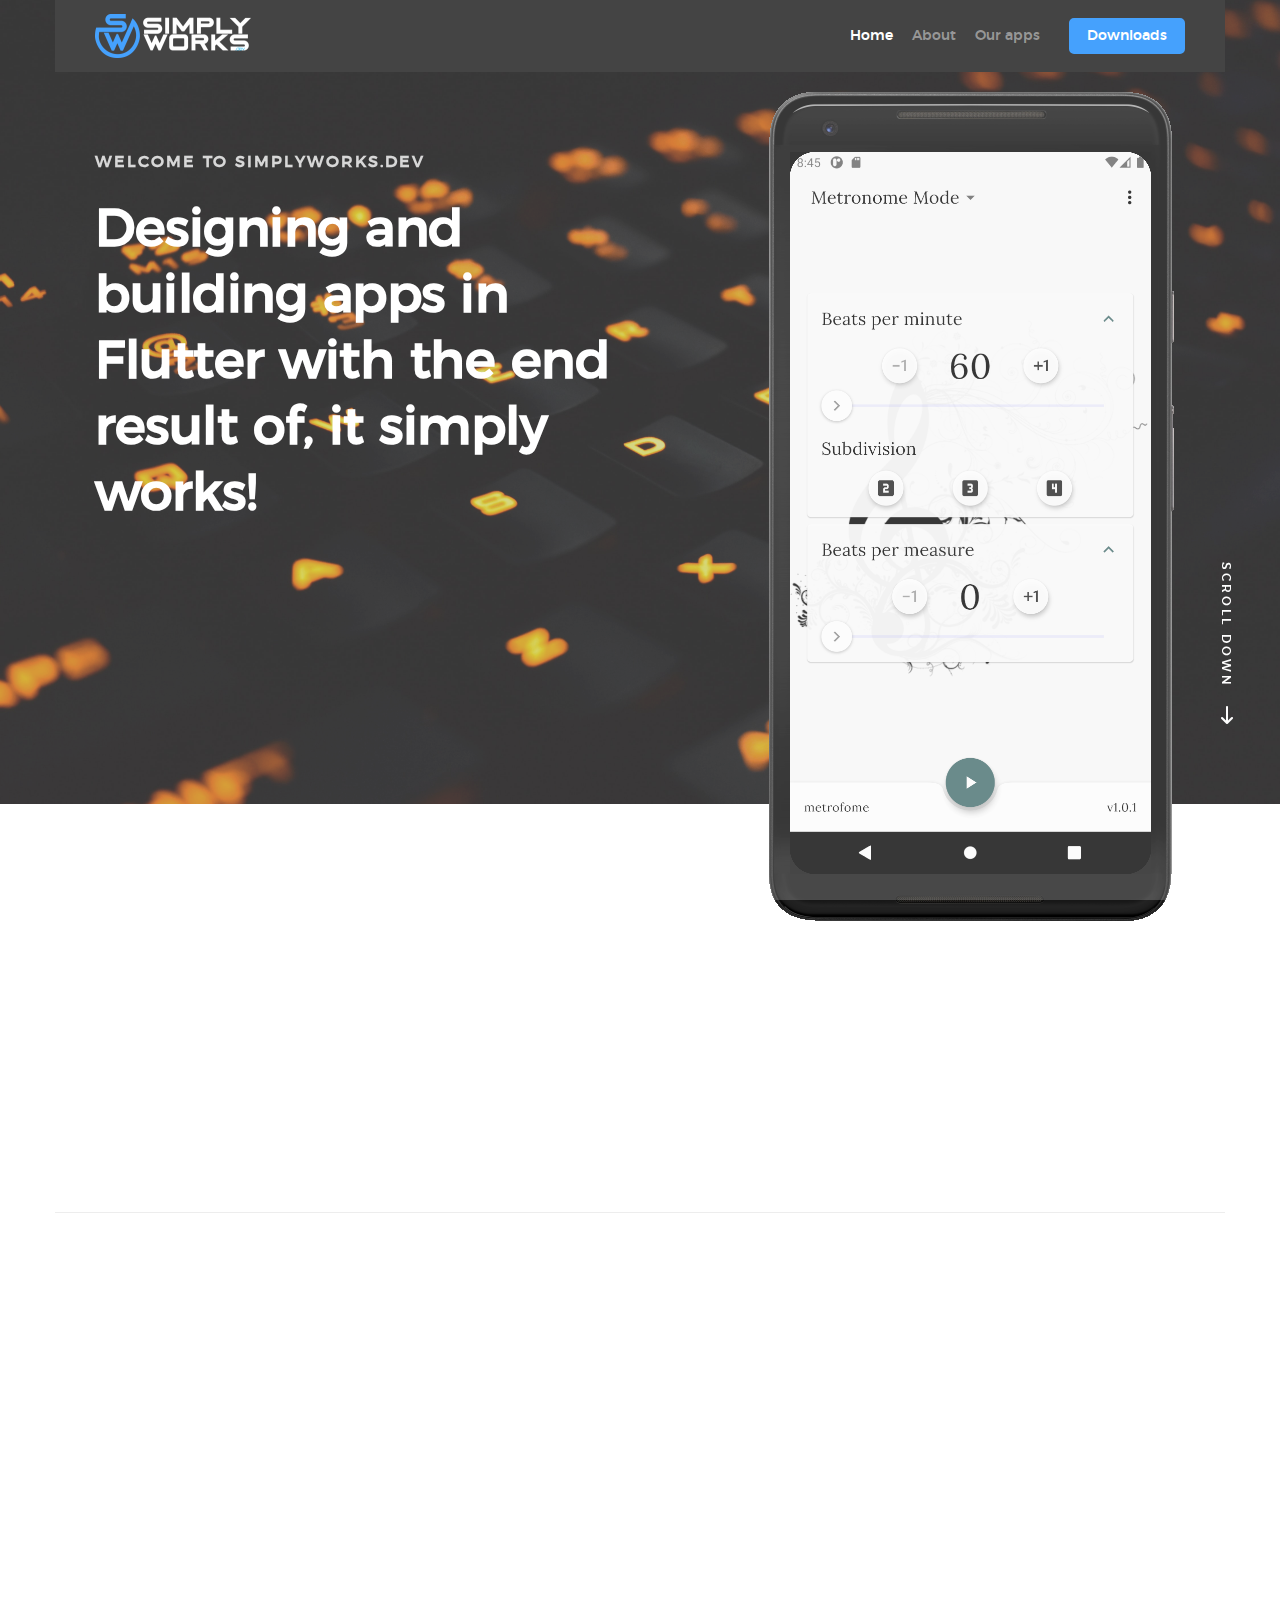
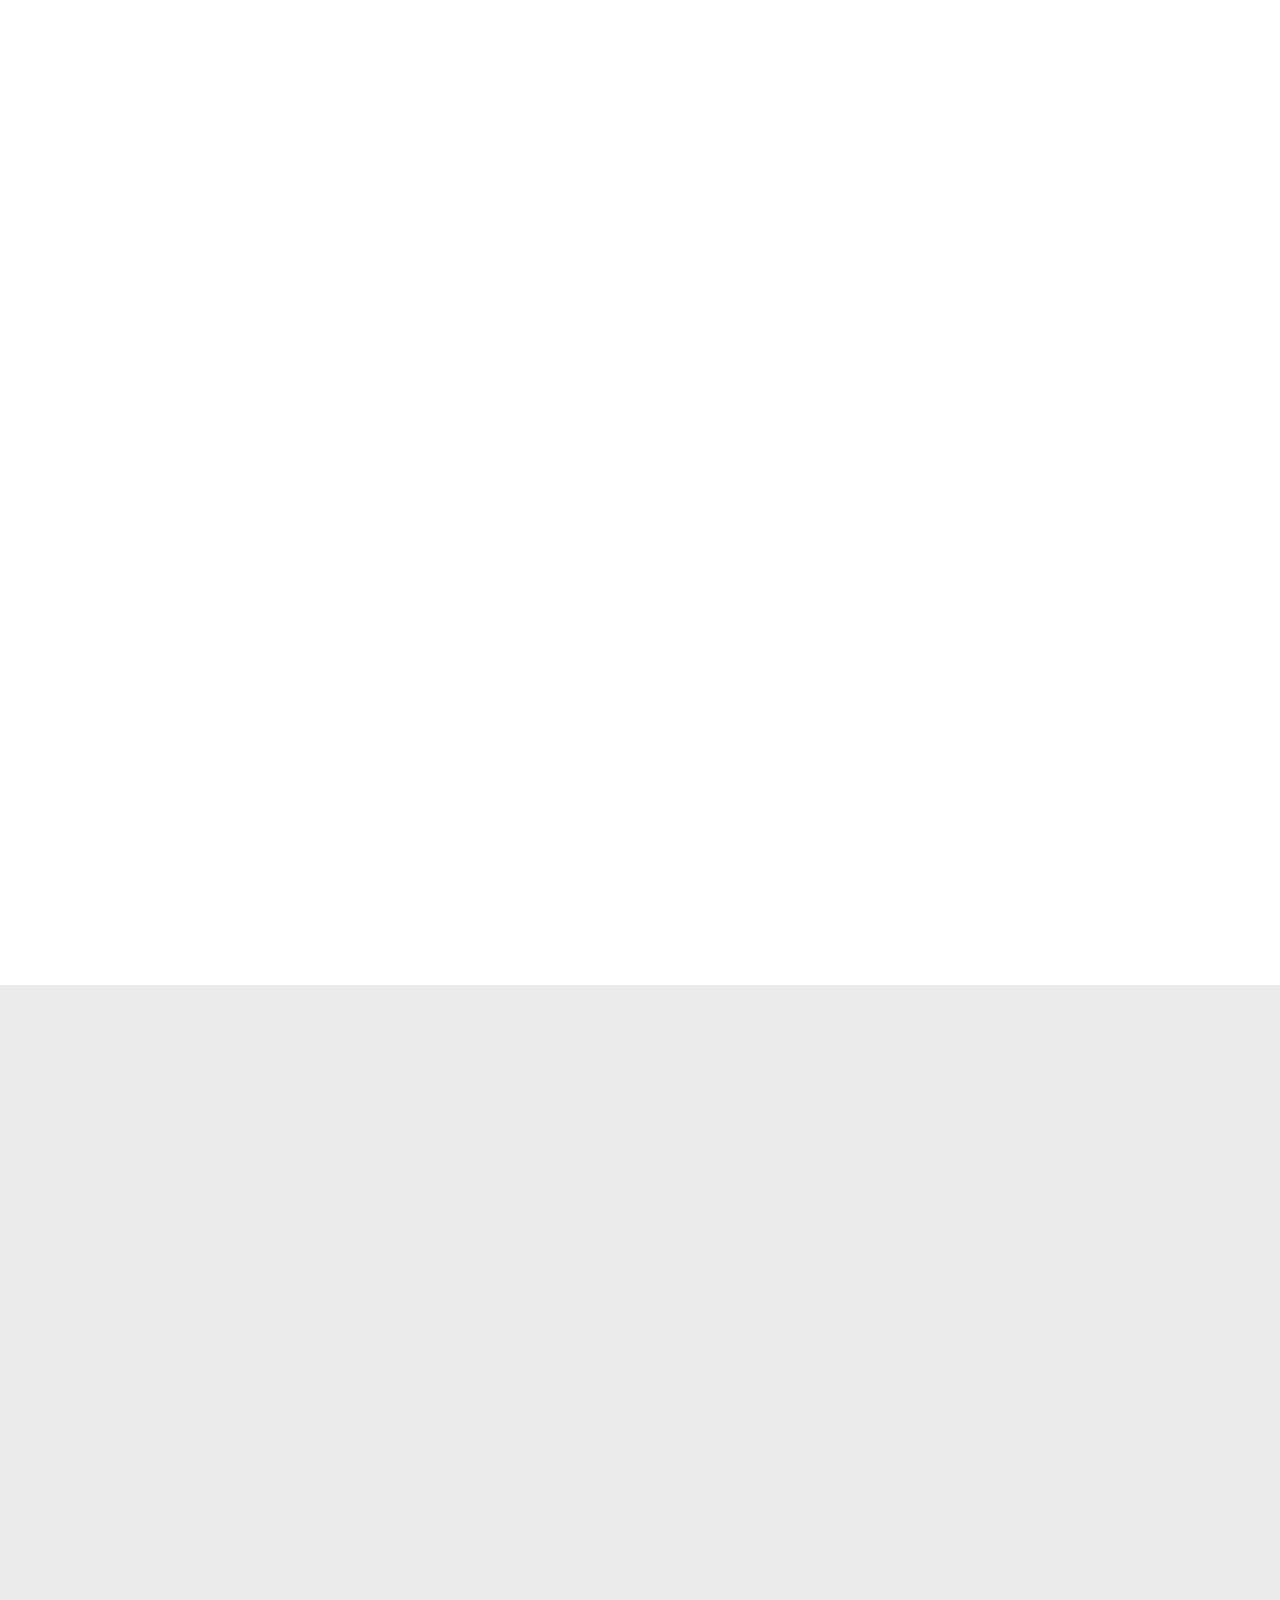
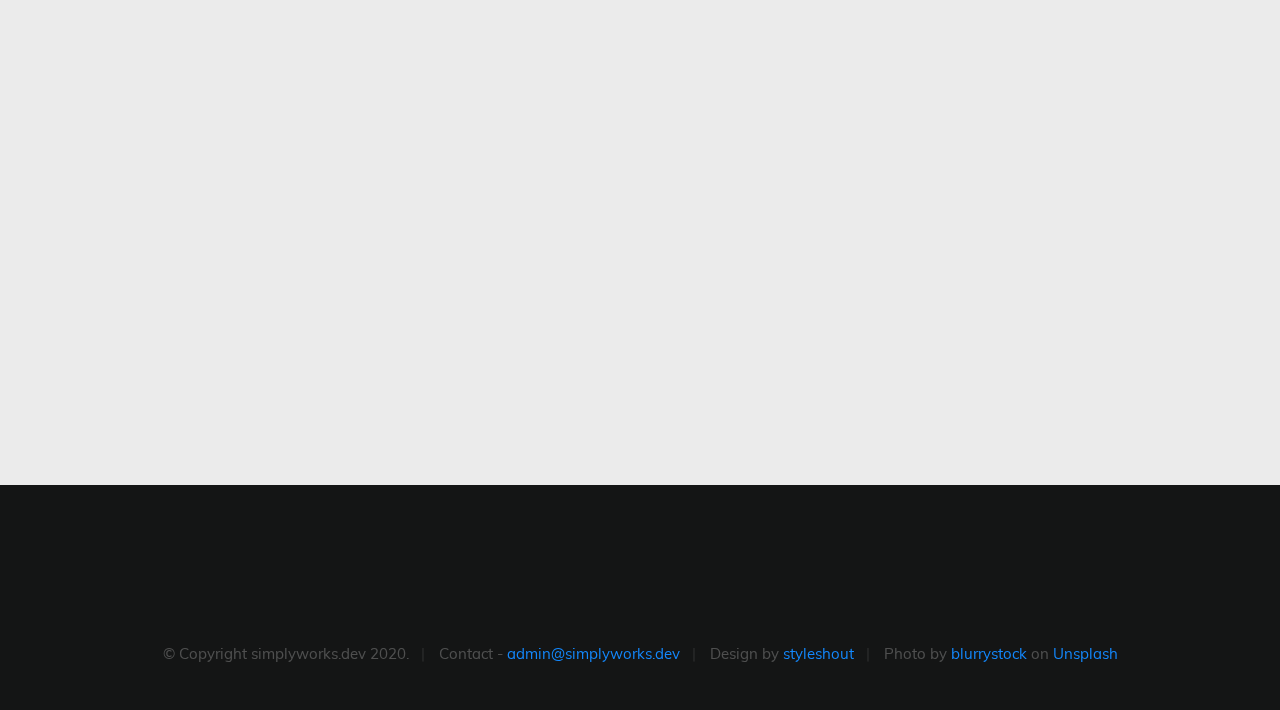
==== commit e56bbe7a: "Update index.html" ====
--- a/index.html
+++ b/index.html
@@ -77,7 +77,7 @@
                     <h1 data-aos="fade-up">
                         Designing and building apps in Flutter with the end result of, it simply works!
                     </h1>
-                    
+
                     <!-- This keeps the spacing as I haven't spent the time to figure out why the image
                          overlaps the above text when it shouldn't. -->
                     <div class="buttons" data-aos="fade-up" style="visibility: hidden;">
@@ -278,7 +278,7 @@
                                     <li>View the <a href="metrofome-privacy\index.html" target="_blank"
                                             title="Privacy policy"><span><u>privacy policy</u></span></a></li>
                                     <li><a href="https://youtu.be/HGPo1trB1Gk" data-lity>
-                                        <span><u>Watch a video</u></span></a> of the metrofome in action!</li>
+                                            <span><u>Watch a video</u></span></a> of the metrofome in action!</li>
                                 </ul>
 
                                 <ul class="download-badges">
@@ -294,37 +294,37 @@
 
                         <div class="col-six plan-wrap">
                             <div class="plan-block" data-aos="fade-up">
-    
+
                                 <div class="plan-top-part">
                                     <h3 class="plan-block-title">Private Teaching Aide</h3>
                                     <p class="plan-block-price"><sup>$</sup>9.99</p>
                                     <p class="plan-block-per">Canadian</p>
                                 </div>
-    
+
                                 <div class="plan-bottom-part">
                                     <ul class="plan-block-features">
                                         <li><span>Tracking</span> of students, lessons and payments for an individual
                                             teacher</li>
-                                        <li><span>Options & settings</span> such as dark mode, backup/restore of the 
+                                        <li><span>Options & settings</span> such as dark mode, backup/restore of the
                                             database to your Google Drive account, and exporting your data as a CSV</li>
                                         <li><span>Translated</span> to other languages</li>
                                         <li>View the <a href="private-teaching-aide-privacy\index.html" target="_blank"
                                                 title="Privacy policy"><span><u>privacy policy</u></span></a></li>
                                     </ul>
-    
+
                                     <ul class="download-badges">
                                         <li><a href="https://play.google.com/store/apps/details?id=dev.simplyworks.private_teaching_aide"
                                                 title="" class="badge-googleplay" data-aos="fade-up">Play Store</a></li>
                                     </ul>
-    
+
                                 </div>
-    
+
                             </div>
                         </div> <!-- end plan-wrap -->
-    
-                    </div>
-
-                    <div class="col-six plan-wrap">
+
+                    </div>
+
+                    <!-- <div class="col-six plan-wrap">
                         <div class="plan-block" data-aos="fade-up">
 
                             <div class="plan-top-part">
@@ -340,19 +340,20 @@
                                     <li><span>Translated</span> to other languages</li>
                                     <li>View the <a href="solfege-privacy\index.html" target="_blank"
                                             title="Privacy policy"><span><u>privacy policy</u></span></a></li>
-                                </ul>
-
-                                <!-- <ul class="download-badges">
+                                </ul> -->
+
+                    <!-- <ul class="download-badges">
                                     <li><a href="#" title="" class="badge-googleplay" data-aos="fade-up">Play
                                             Store</a></li>
                                             <div>* When Google approves the app.</div> 
                                 </ul>-->
-                                <p class="plan-block-per">Coming soon</p>
+                    <!-- <p class="plan-block-per">Coming soon</p>
 
                             </div>
 
                         </div>
-                    </div> <!-- end plan-wrap -->
+                    </div>  -->
+                    <!-- end plan-wrap -->
 
                 </div>
 
